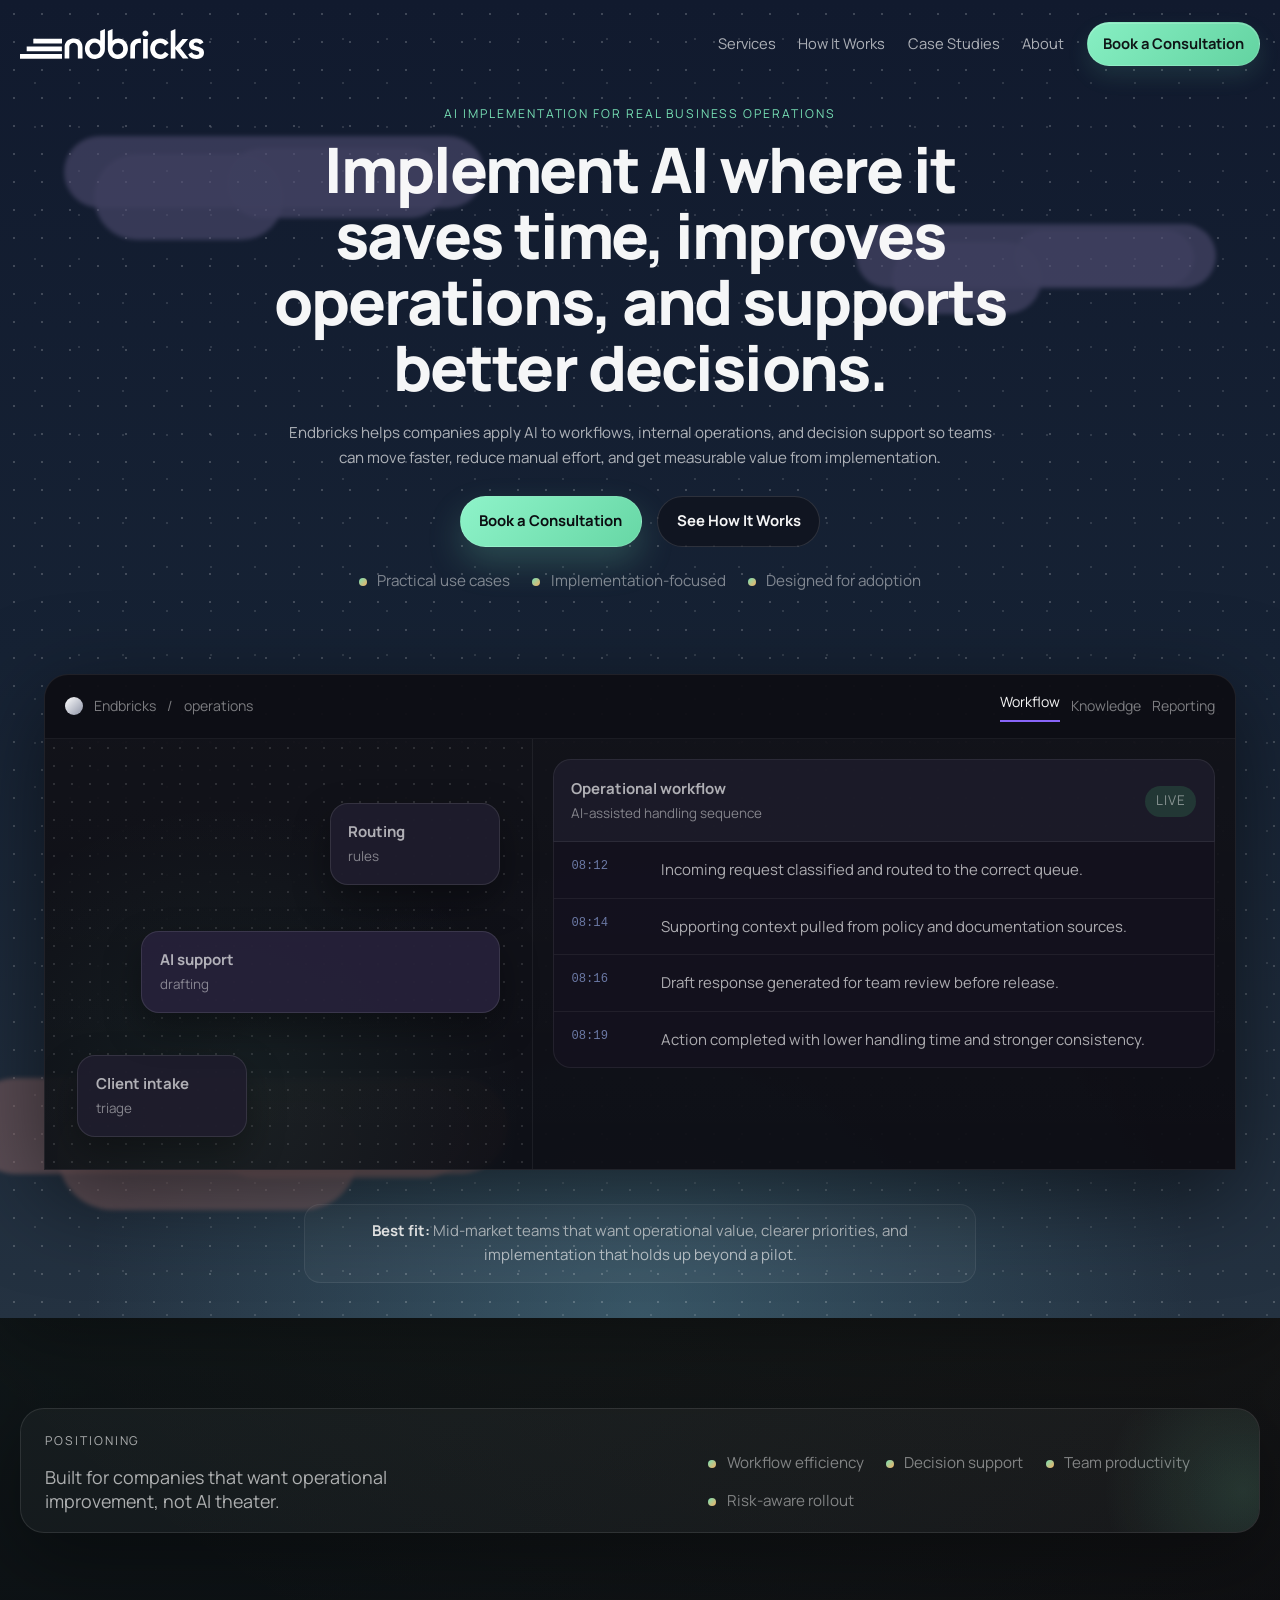
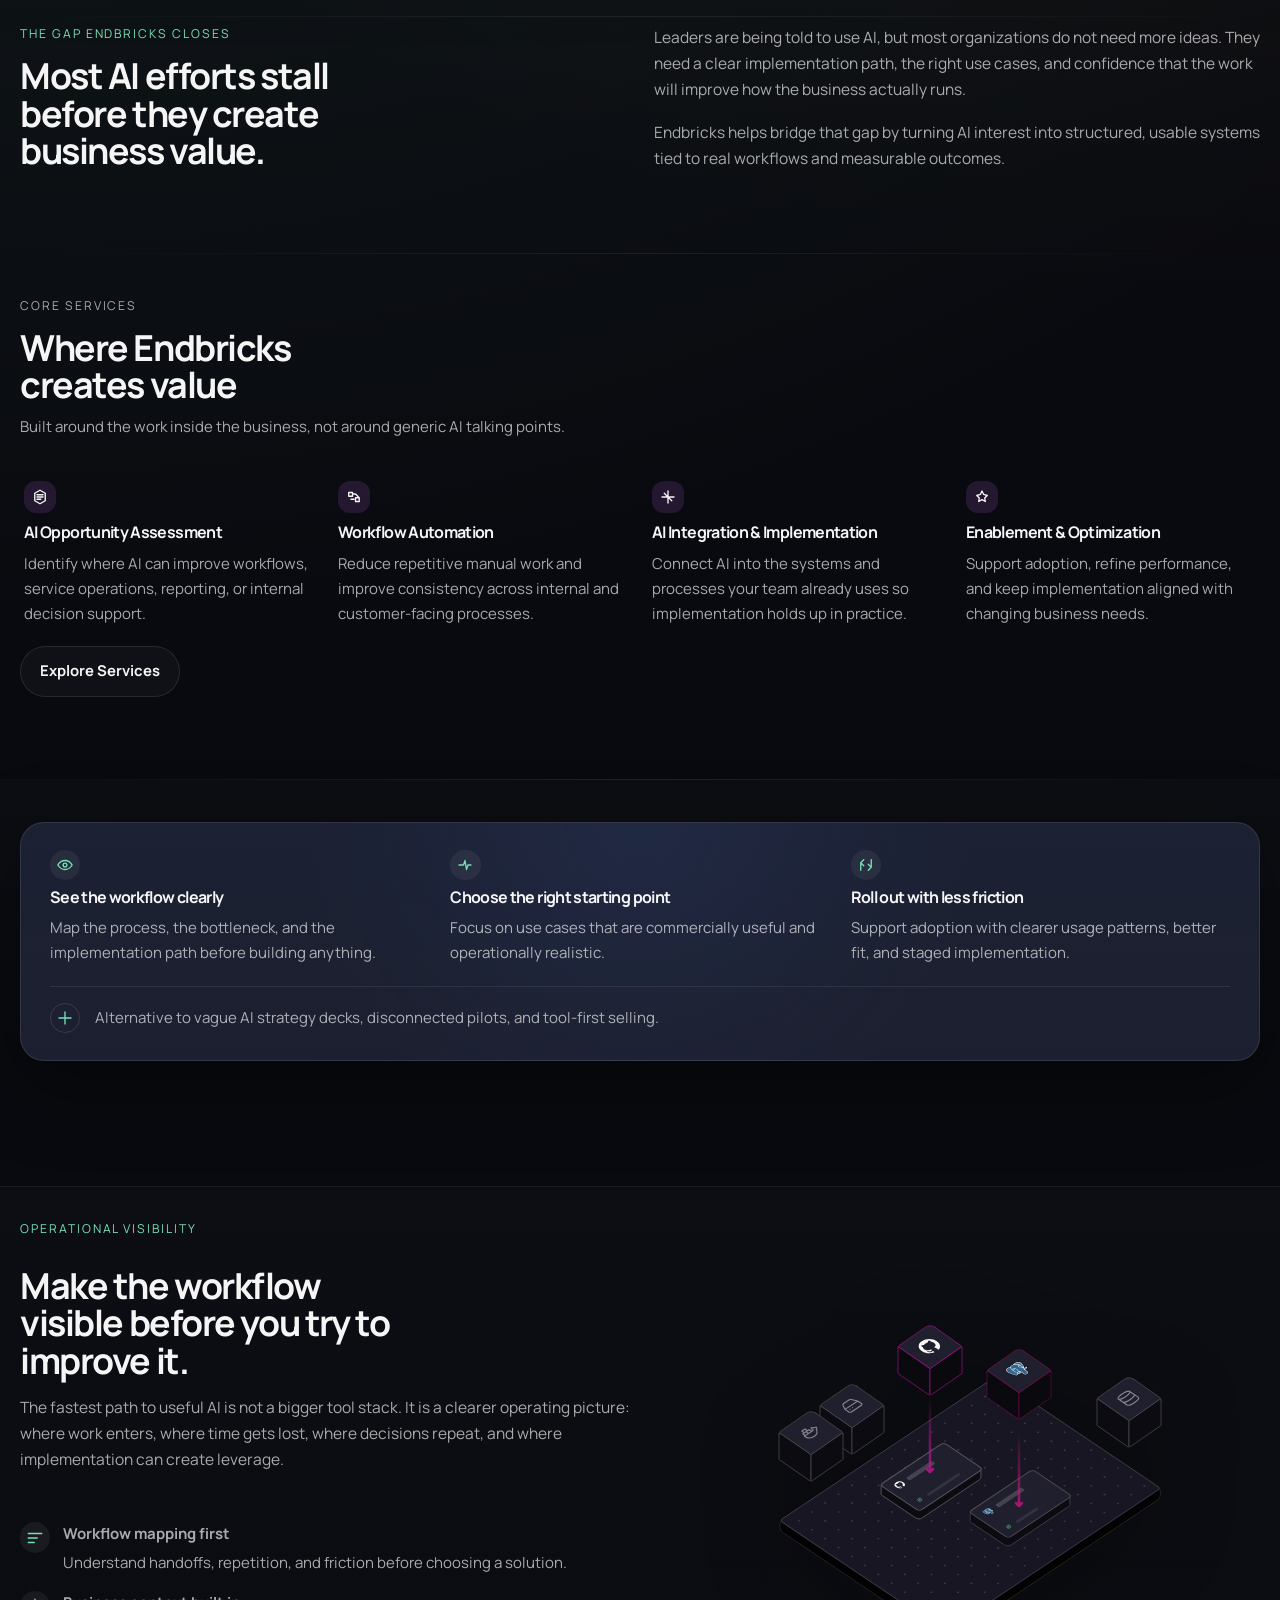
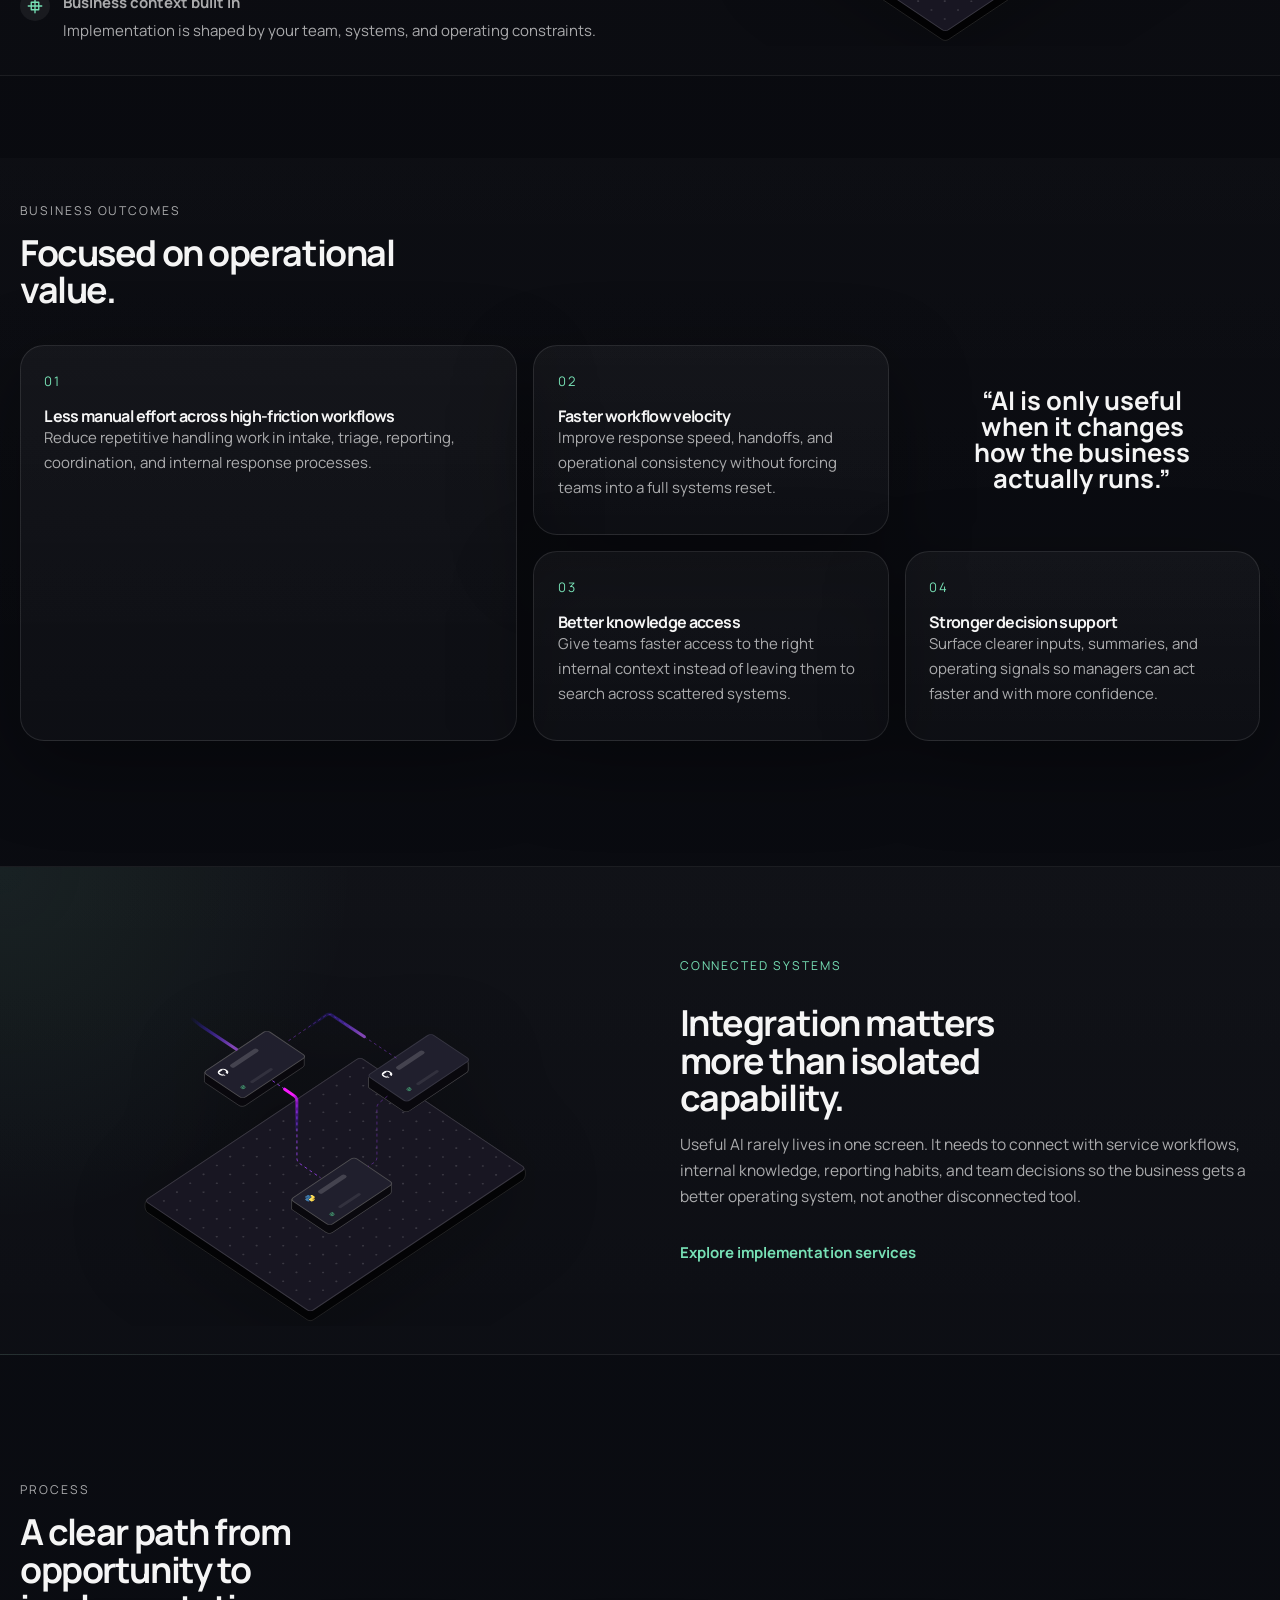
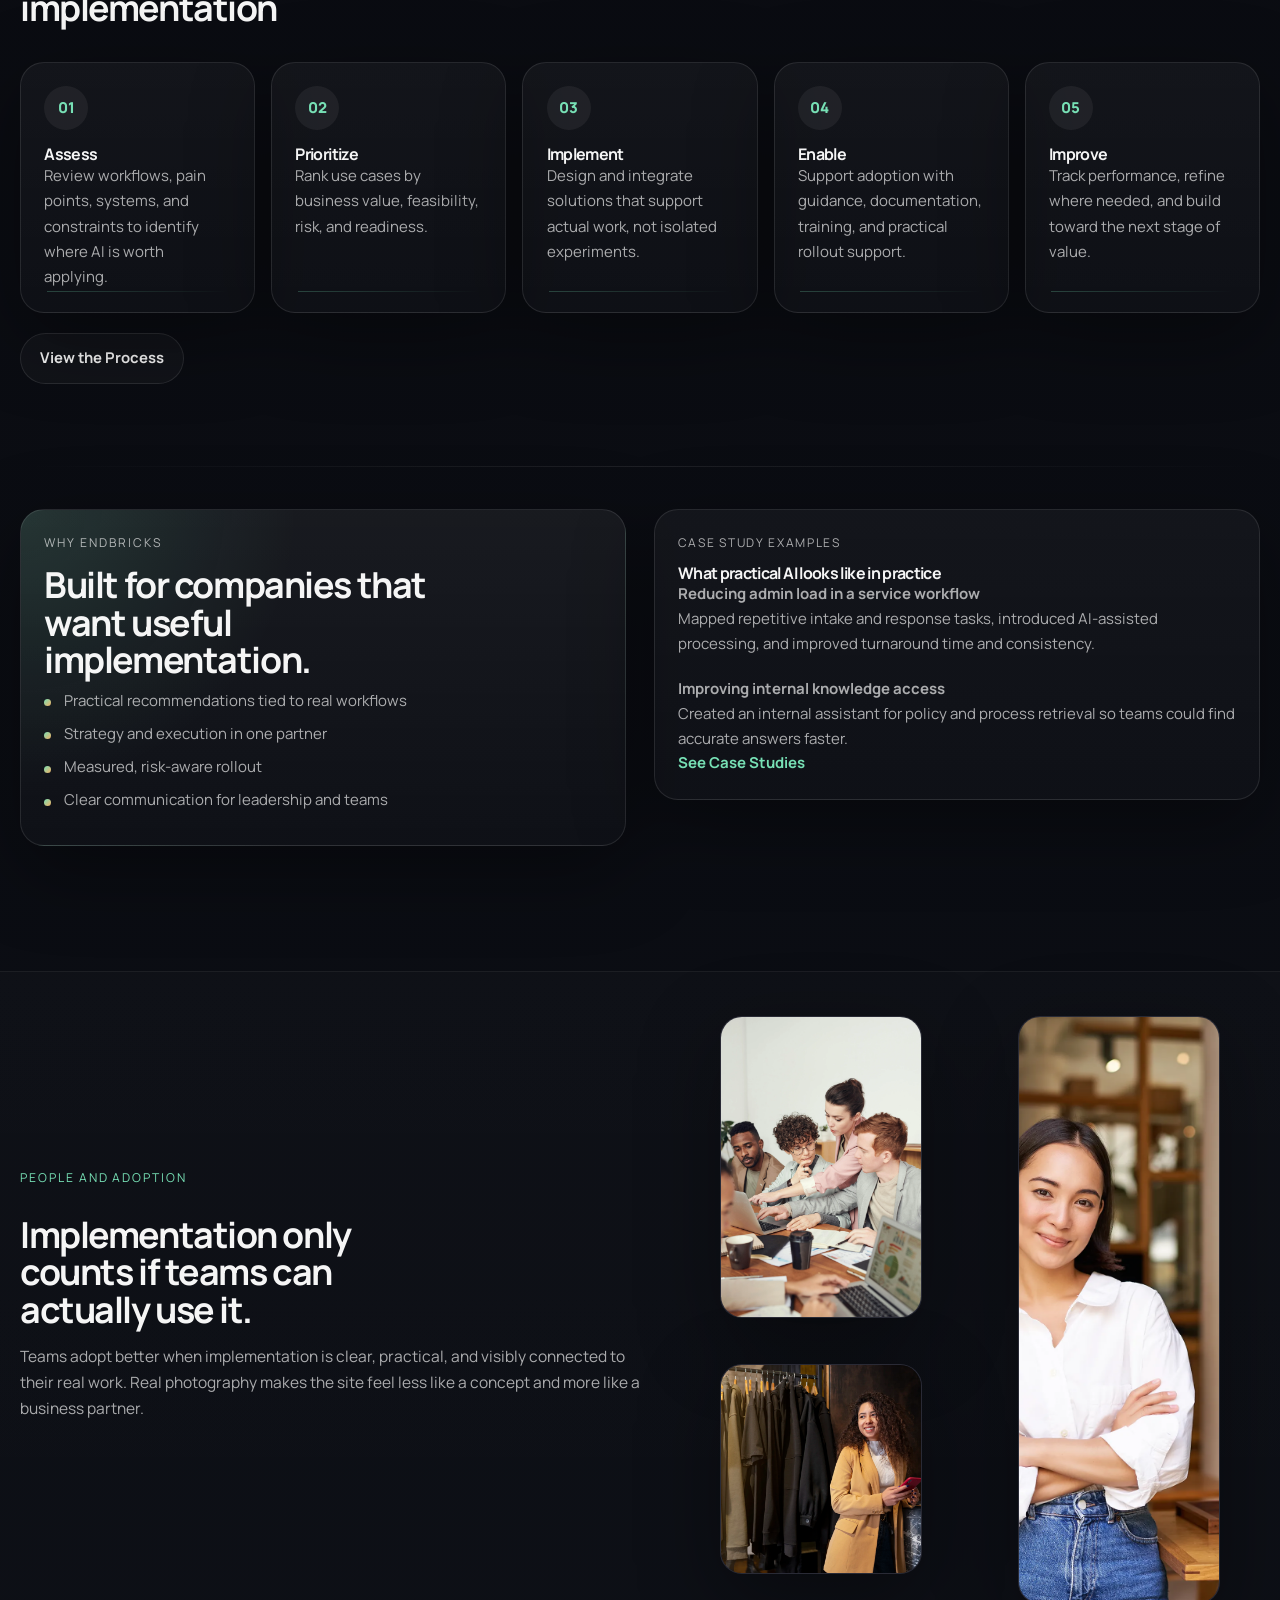
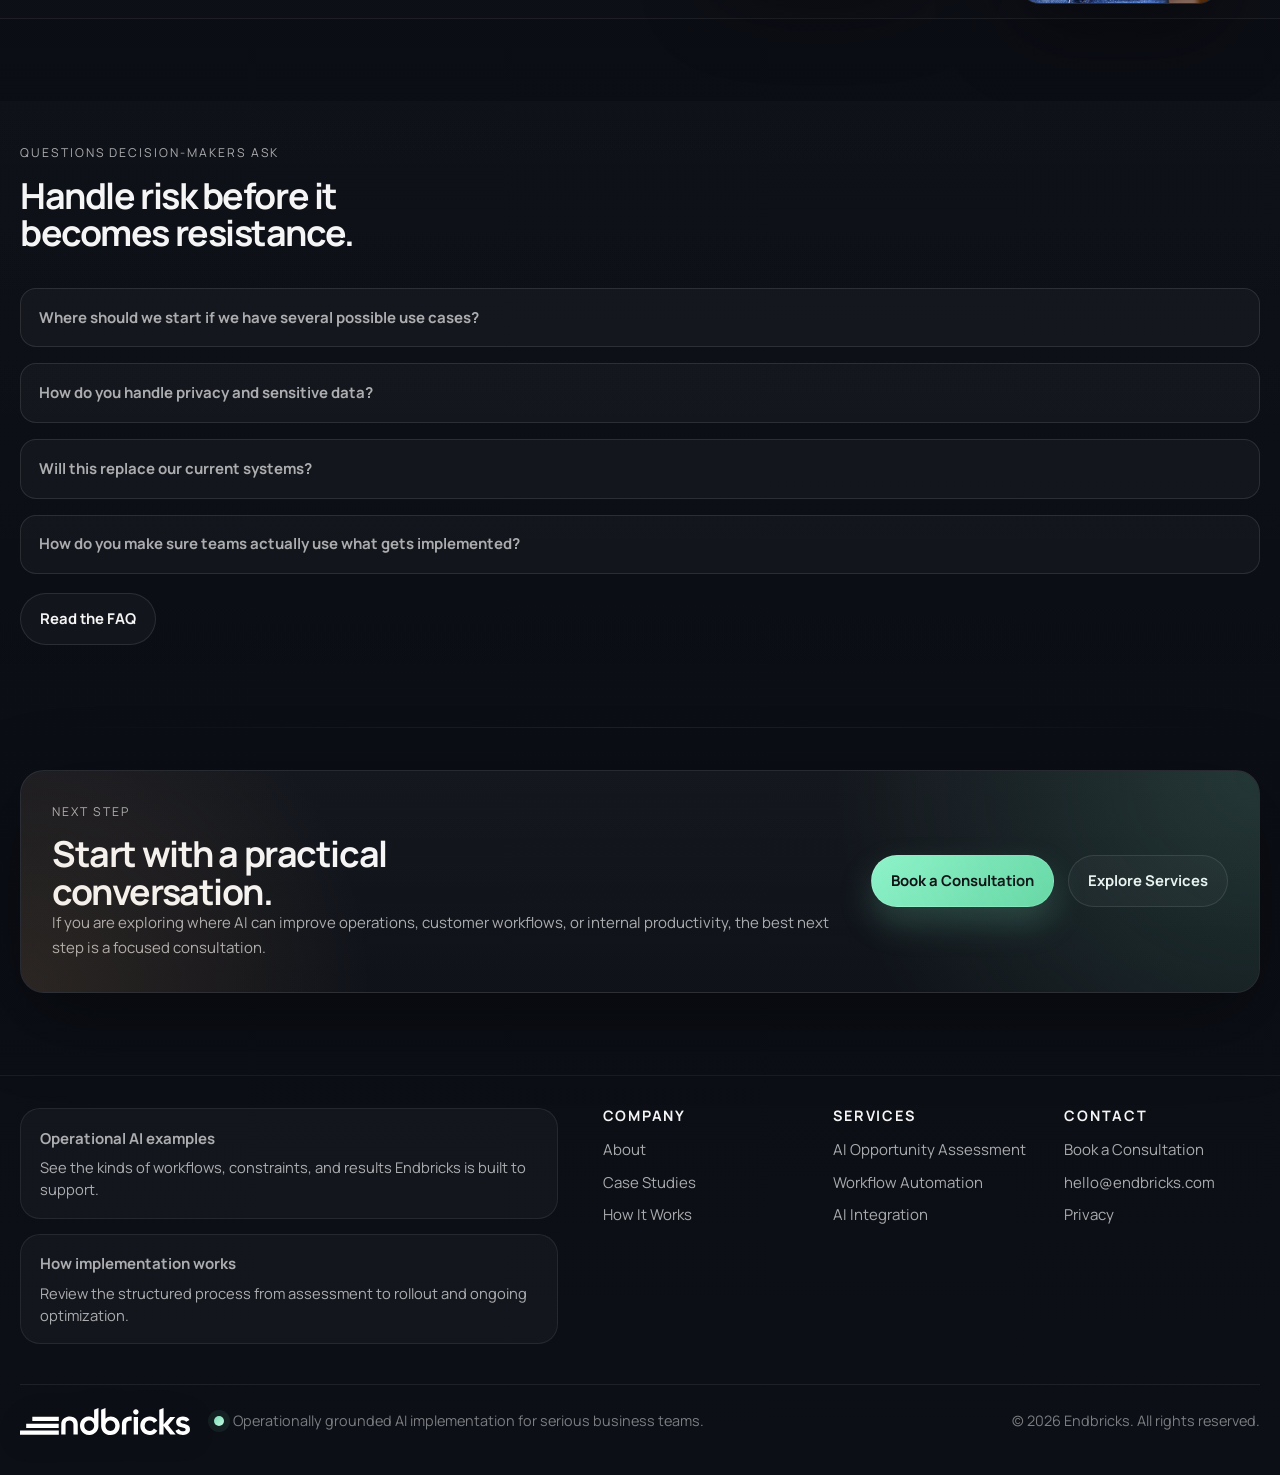
==== index.html @ 2fa59cb9 "Initial site" ====
<!DOCTYPE html>
<html lang="en">
<head>
  <meta charset="UTF-8">
  <meta name="viewport" content="width=device-width, initial-scale=1.0">
  <title>Endbricks | Practical AI Implementation for Business Operations</title>
  <meta name="description" content="Endbricks helps businesses implement AI in real workflows, operations, and decision systems with clear business outcomes and risk-aware execution.">
  <link rel="preconnect" href="https://fonts.googleapis.com">
  <link rel="preconnect" href="https://fonts.gstatic.com" crossorigin>
  <link href="https://fonts.googleapis.com/css2?family=Manrope:wght@400;500;600;700;800&display=swap" rel="stylesheet">
  <link rel="stylesheet" href="/assets/css/styles.css">
</head>
<body class="home-page">
  <div class="site-shell">
    <header class="site-header">
      <div class="container header-inner">
        <a class="brand" href="/">
          <img src="/assets/endbricks-logo-white.svg" alt="Endbricks">
        </a>
        <button class="nav-toggle" type="button" aria-expanded="false" aria-controls="site-nav">
          <span></span>
          <span></span>
        </button>
        <nav id="site-nav" class="site-nav" aria-label="Main">
          <a href="/services/">Services</a>
          <a href="/how-it-works/">How It Works</a>
          <a href="/case-studies/">Case Studies</a>
          <a href="/about/">About</a>
          <a href="/contact/" class="button button-primary button-small">Book a Consultation</a>
        </nav>
      </div>
    </header>

    <main>
      <section class="hero hero-cinematic">
        <div class="hero-stage">
          <div class="hero-sky" aria-hidden="true">
            <div class="hero-stars"></div>
            <div class="hero-cloud hero-cloud-left"></div>
            <div class="hero-cloud hero-cloud-right"></div>
            <div class="hero-cloud hero-cloud-bottom"></div>
          </div>
          <div class="container">
            <div class="hero-inner">
              <div class="hero-content">
                <p class="eyebrow">AI implementation for real business operations</p>
                <h1>Implement AI where it saves time, improves operations, and supports better decisions.</h1>
                <p class="hero-lead">
                  Endbricks helps companies apply AI to workflows, internal operations, and decision support so teams can move faster, reduce manual effort, and get measurable value from implementation.
                </p>
                <div class="hero-actions hero-actions-centered">
                  <a class="button button-primary" href="/contact/">Book a Consultation</a>
                  <a class="button button-secondary button-dark" href="/how-it-works/">See How It Works</a>
                </div>
                <div class="proof-inline proof-inline-centered">
                  <span>Practical use cases</span>
                  <span>Implementation-focused</span>
                  <span>Designed for adoption</span>
                </div>
              </div>
              <div class="hero-console" aria-hidden="true">
                <div class="console-topbar">
                  <div class="console-breadcrumb">
                    <span class="console-logo-dot"></span>
                    <span>Endbricks</span>
                    <span>/</span>
                    <span>operations</span>
                  </div>
                  <div class="console-tabs">
                    <span class="is-active">Workflow</span>
                    <span>Knowledge</span>
                    <span>Reporting</span>
                  </div>
                </div>
                <div class="console-body">
                  <aside class="console-map">
                    <div class="console-node console-node-large">
                      <strong>Client intake</strong>
                      <span>triage</span>
                    </div>
                    <div class="console-node console-node-small">
                      <strong>Routing</strong>
                      <span>rules</span>
                    </div>
                    <div class="console-node console-node-small console-node-accent">
                      <strong>AI support</strong>
                      <span>drafting</span>
                    </div>
                  </aside>
                  <section class="console-panel">
                    <div class="console-panel-header">
                      <div>
                        <strong>Operational workflow</strong>
                        <span>AI-assisted handling sequence</span>
                      </div>
                      <span class="console-status">live</span>
                    </div>
                    <div class="console-log">
                      <div class="console-log-row">
                        <span>08:12</span>
                        <p>Incoming request classified and routed to the correct queue.</p>
                      </div>
                      <div class="console-log-row">
                        <span>08:14</span>
                        <p>Supporting context pulled from policy and documentation sources.</p>
                      </div>
                      <div class="console-log-row">
                        <span>08:16</span>
                        <p>Draft response generated for team review before release.</p>
                      </div>
                      <div class="console-log-row">
                        <span>08:19</span>
                        <p>Action completed with lower handling time and stronger consistency.</p>
                      </div>
                    </div>
                  </section>
                </div>
              </div>
              <div class="hero-note hero-note-centered">
                <strong>Best fit:</strong> Mid-market teams that want operational value, clearer priorities, and implementation that holds up beyond a pilot.
              </div>
            </div>
          </div>
        </div>
      </section>

      <section class="section">
        <div class="container">
          <div class="logo-band logo-band-editorial card card-muted">
            <div>
              <p class="eyebrow">Positioning</p>
              <p class="logo-band-statement">Built for companies that want operational improvement, not AI theater.</p>
            </div>
            <div class="metric-row">
              <span>Workflow efficiency</span>
              <span>Decision support</span>
              <span>Team productivity</span>
              <span>Risk-aware rollout</span>
            </div>
          </div>
        </div>
      </section>

      <section class="section section-tight">
        <div class="container split-section">
          <div>
            <p class="eyebrow">The gap Endbricks closes</p>
            <h2>Most AI efforts stall before they create business value.</h2>
          </div>
          <div class="body-large">
            <p>Leaders are being told to use AI, but most organizations do not need more ideas. They need a clear implementation path, the right use cases, and confidence that the work will improve how the business actually runs.</p>
            <p>Endbricks helps bridge that gap by turning AI interest into structured, usable systems tied to real workflows and measurable outcomes.</p>
          </div>
        </div>
      </section>

      <section class="section">
        <div class="container">
          <div class="section-heading">
            <p class="eyebrow">Core services</p>
            <h2>Where Endbricks creates value</h2>
            <p>Built around the work inside the business, not around generic AI talking points.</p>
          </div>
          <div class="card-grid card-grid-four">
            <article class="lift-card utility-card utility-card-open">
              <span class="utility-icon" aria-hidden="true">
                <svg viewBox="0 0 24 24" class="icon-mark"><path d="M12 3l7 4v10l-7 4-7-4V7l7-4zM8 9h8M8 12h8M8 15h5"/></svg>
              </span>
              <h3>AI Opportunity Assessment</h3>
              <p>Identify where AI can improve workflows, service operations, reporting, or internal decision support.</p>
            </article>
            <article class="lift-card utility-card utility-card-open">
              <span class="utility-icon" aria-hidden="true">
                <svg viewBox="0 0 24 24" class="icon-mark"><path d="M5 6h5v5H5zM14 13h5v5h-5zM10 8h4l4 4M8 15h4"/></svg>
              </span>
              <h3>Workflow Automation</h3>
              <p>Reduce repetitive manual work and improve consistency across internal and customer-facing processes.</p>
            </article>
            <article class="lift-card utility-card utility-card-open">
              <span class="utility-icon" aria-hidden="true">
                <svg viewBox="0 0 24 24" class="icon-mark"><path d="M12 4v16M4 12h16M7 7l10 10"/></svg>
              </span>
              <h3>AI Integration &amp; Implementation</h3>
              <p>Connect AI into the systems and processes your team already uses so implementation holds up in practice.</p>
            </article>
            <article class="lift-card utility-card utility-card-open">
              <span class="utility-icon" aria-hidden="true">
                <svg viewBox="0 0 24 24" class="icon-mark"><path d="M12 4l2.2 4.6L19 10l-3.4 3.3.8 4.7-4.4-2.4-4.4 2.4.8-4.7L5 10l4.8-1.4L12 4z"/></svg>
              </span>
              <h3>Enablement &amp; Optimization</h3>
              <p>Support adoption, refine performance, and keep implementation aligned with changing business needs.</p>
            </article>
          </div>
          <div class="section-actions">
            <a class="button button-secondary" href="/services/">Explore Services</a>
          </div>
        </div>
      </section>

      <section class="section section-contrast">
        <div class="container">
          <div class="feature-strip card">
            <article>
              <span class="mini-icon" aria-hidden="true">
                <svg viewBox="0 0 24 24" class="icon-mark"><path d="M2.5 12s3.5-6 9.5-6 9.5 6 9.5 6-3.5 6-9.5 6-9.5-6-9.5-6zM12 9.5A2.5 2.5 0 1 0 12 14.5A2.5 2.5 0 1 0 12 9.5z"/></svg>
              </span>
              <h3>See the workflow clearly</h3>
              <p>Map the process, the bottleneck, and the implementation path before building anything.</p>
            </article>
            <article>
              <span class="mini-icon" aria-hidden="true">
                <svg viewBox="0 0 24 24" class="icon-mark"><path d="M4 12h6l2-6 2 12 2-6h4"/></svg>
              </span>
              <h3>Choose the right starting point</h3>
              <p>Focus on use cases that are commercially useful and operationally realistic.</p>
            </article>
            <article>
              <span class="mini-icon" aria-hidden="true">
                <svg viewBox="0 0 24 24" class="icon-mark"><path d="M5 19V9m0 0 4 4m-4-4 4-4M19 5v10m0 0-4-4m4 4-4 4"/></svg>
              </span>
              <h3>Roll out with less friction</h3>
              <p>Support adoption with clearer usage patterns, better fit, and staged implementation.</p>
            </article>
            <div class="feature-strip-footer">
              <span class="mini-icon mini-icon-outline" aria-hidden="true">
                <svg viewBox="0 0 24 24" class="icon-mark"><path d="M4 12h16M12 4v16"/></svg>
              </span>
              <p>Alternative to vague AI strategy decks, disconnected pilots, and tool-first selling.</p>
            </div>
          </div>
        </div>
      </section>

      <section class="section section-bleed">
        <div class="band-shell">
        <div class="container split-showcase">
          <div class="showcase-copy">
            <p class="eyebrow">Operational visibility</p>
            <h2>Make the workflow visible before you try to improve it.</h2>
            <p class="body-large">The fastest path to useful AI is not a bigger tool stack. It is a clearer operating picture: where work enters, where time gets lost, where decisions repeat, and where implementation can create leverage.</p>
            <div class="showcase-list">
              <div>
                <span class="mini-icon" aria-hidden="true">
                  <svg viewBox="0 0 24 24" class="icon-mark"><path d="M3 6h18M3 12h12M3 18h8"/></svg>
                </span>
                <div>
                  <strong>Workflow mapping first</strong>
                  <p>Understand handoffs, repetition, and friction before choosing a solution.</p>
                </div>
              </div>
              <div>
                <span class="mini-icon" aria-hidden="true">
                  <svg viewBox="0 0 24 24" class="icon-mark"><path d="M12 3v18M3 12h18M7 7h10v10H7z"/></svg>
                </span>
                <div>
                  <strong>Business context built in</strong>
                  <p>Implementation is shaped by your team, systems, and operating constraints.</p>
                </div>
              </div>
            </div>
          </div>
          <div class="showcase-visual illustration-stage">
            <img src="/assets/ai-deployment-workflow-illustration.svg" alt="AI deployment workflow illustration showing multiple stages of implementation">
          </div>
        </div>
        </div>
      </section>

      <section class="section section-contrast">
        <div class="container">
          <div class="section-heading">
            <p class="eyebrow">Business outcomes</p>
            <h2>Focused on operational value.</h2>
          </div>
          <div class="outcome-composition">
            <article class="card outcome-card outcome-card-large">
              <span class="outcome-label">01</span>
              <h3>Less manual effort across high-friction workflows</h3>
              <p>Reduce repetitive handling work in intake, triage, reporting, coordination, and internal response processes.</p>
            </article>
            <article class="card outcome-card">
              <span class="outcome-label">02</span>
              <h3>Faster workflow velocity</h3>
              <p>Improve response speed, handoffs, and operational consistency without forcing teams into a full systems reset.</p>
            </article>
            <article class="outcome-card editorial-quote editorial-quote-open">
              <p>“AI is only useful when it changes how the business actually runs.”</p>
            </article>
            <article class="card outcome-card">
              <span class="outcome-label">03</span>
              <h3>Better knowledge access</h3>
              <p>Give teams faster access to the right internal context instead of leaving them to search across scattered systems.</p>
            </article>
            <article class="card outcome-card">
              <span class="outcome-label">04</span>
              <h3>Stronger decision support</h3>
              <p>Surface clearer inputs, summaries, and operating signals so managers can act faster and with more confidence.</p>
            </article>
          </div>
        </div>
      </section>

      <section class="section section-bleed">
        <div class="band-shell band-shell-soft">
        <div class="container editorial-pair">
          <div class="editorial-visual illustration-stage">
            <img src="/assets/ai-network-infrastructure-illustration.svg" alt="AI network infrastructure illustration showing connected systems">
          </div>
          <div class="editorial-copy">
            <p class="eyebrow">Connected systems</p>
            <h2>Integration matters more than isolated capability.</h2>
            <p class="body-large">Useful AI rarely lives in one screen. It needs to connect with service workflows, internal knowledge, reporting habits, and team decisions so the business gets a better operating system, not another disconnected tool.</p>
            <a class="text-link" href="/services/">Explore implementation services</a>
          </div>
        </div>
        </div>
      </section>

      <section class="section">
        <div class="container">
          <div class="section-heading">
            <p class="eyebrow">Process</p>
            <h2>A clear path from opportunity to implementation</h2>
          </div>
          <div class="process-grid">
            <article class="process-step">
              <span>01</span>
              <h3>Assess</h3>
              <p>Review workflows, pain points, systems, and constraints to identify where AI is worth applying.</p>
            </article>
            <article class="process-step">
              <span>02</span>
              <h3>Prioritize</h3>
              <p>Rank use cases by business value, feasibility, risk, and readiness.</p>
            </article>
            <article class="process-step">
              <span>03</span>
              <h3>Implement</h3>
              <p>Design and integrate solutions that support actual work, not isolated experiments.</p>
            </article>
            <article class="process-step">
              <span>04</span>
              <h3>Enable</h3>
              <p>Support adoption with guidance, documentation, training, and practical rollout support.</p>
            </article>
            <article class="process-step">
              <span>05</span>
              <h3>Improve</h3>
              <p>Track performance, refine where needed, and build toward the next stage of value.</p>
            </article>
          </div>
          <div class="section-actions">
            <a class="button button-secondary" href="/how-it-works/">View the Process</a>
          </div>
        </div>
      </section>

      <section class="section">
        <div class="container split-feature">
          <div class="card accent-card">
            <p class="eyebrow">Why Endbricks</p>
            <h2>Built for companies that want useful implementation.</h2>
            <ul class="check-list">
              <li>Practical recommendations tied to real workflows</li>
              <li>Strategy and execution in one partner</li>
              <li>Measured, risk-aware rollout</li>
              <li>Clear communication for leadership and teams</li>
            </ul>
          </div>
          <div class="card case-preview">
            <p class="panel-kicker">Case study examples</p>
            <h3>What practical AI looks like in practice</h3>
            <div class="mini-case">
              <strong>Reducing admin load in a service workflow</strong>
              <p>Mapped repetitive intake and response tasks, introduced AI-assisted processing, and improved turnaround time and consistency.</p>
            </div>
            <div class="mini-case">
              <strong>Improving internal knowledge access</strong>
              <p>Created an internal assistant for policy and process retrieval so teams could find accurate answers faster.</p>
            </div>
            <a class="text-link" href="/case-studies/">See Case Studies</a>
          </div>
        </div>
      </section>

      <section class="section section-bleed">
        <div class="band-shell">
        <div class="container people-strip">
          <div class="people-strip-copy">
            <p class="eyebrow">People and adoption</p>
            <h2>Implementation only counts if teams can actually use it.</h2>
            <p class="body-large">Teams adopt better when implementation is clear, practical, and visibly connected to their real work. Real photography makes the site feel less like a concept and more like a business partner.</p>
          </div>
          <div class="people-grid">
            <figure class="person-photo">
              <img src="/assets/business-team-collaboration-meeting.webp" alt="Business team collaborating around laptops and reports during a working session">
            </figure>
            <figure class="person-photo person-photo-tall">
              <img src="/assets/business-owner-portrait-cafe-workspace.webp" alt="Business owner standing in a cafe workspace with a confident expression">
            </figure>
            <figure class="person-photo">
              <img src="/assets/retail-business-owner-using-mobile.webp" alt="Retail business owner using a mobile phone inside a clothing store">
            </figure>
          </div>
        </div>
        </div>
      </section>

      <section class="section section-contrast">
        <div class="container">
          <div class="section-heading">
            <p class="eyebrow">Questions decision-makers ask</p>
            <h2>Handle risk before it becomes resistance.</h2>
          </div>
          <div class="faq-list">
            <details class="faq-item">
              <summary>Where should we start if we have several possible use cases?</summary>
              <p>Start with an assessment. The right first move is usually the opportunity with the strongest combination of business value, feasibility, and operational fit.</p>
            </details>
            <details class="faq-item">
              <summary>How do you handle privacy and sensitive data?</summary>
              <p>Data handling, tool selection, access controls, and governance should be part of implementation planning from the beginning, not added later.</p>
            </details>
            <details class="faq-item">
              <summary>Will this replace our current systems?</summary>
              <p>Usually no. Most effective implementations improve workflows around the systems you already rely on rather than forcing a full replacement.</p>
            </details>
            <details class="faq-item">
              <summary>How do you make sure teams actually use what gets implemented?</summary>
              <p>Adoption depends on workflow fit, clarity, training, and rollout discipline. Endbricks treats enablement as part of delivery, not an afterthought.</p>
            </details>
          </div>
          <div class="section-actions">
            <a class="button button-secondary" href="/faq/">Read the FAQ</a>
          </div>
        </div>
      </section>

      <section class="section">
        <div class="container">
          <div class="cta-band">
            <div>
              <p class="eyebrow">Next step</p>
              <h2>Start with a practical conversation.</h2>
              <p>If you are exploring where AI can improve operations, customer workflows, or internal productivity, the best next step is a focused consultation.</p>
            </div>
            <div class="cta-band-actions">
              <a class="button button-primary" href="/contact/">Book a Consultation</a>
              <a class="button button-secondary" href="/services/">Explore Services</a>
            </div>
          </div>
        </div>
      </section>
    </main>

    <footer class="site-footer site-footer-rich">
      <div class="container footer-top">
        <div class="footer-featured">
          <a class="footer-feature-card" href="/case-studies/">
            <div>
              <strong>Operational AI examples</strong>
              <p>See the kinds of workflows, constraints, and results Endbricks is built to support.</p>
            </div>
          </a>
          <a class="footer-feature-card" href="/how-it-works/">
            <div>
              <strong>How implementation works</strong>
              <p>Review the structured process from assessment to rollout and ongoing optimization.</p>
            </div>
          </a>
        </div>
        <div class="footer-link-columns">
          <div>
            <h3>Company</h3>
            <ul>
              <li><a href="/about/">About</a></li>
              <li><a href="/case-studies/">Case Studies</a></li>
              <li><a href="/how-it-works/">How It Works</a></li>
            </ul>
          </div>
          <div>
            <h3>Services</h3>
            <ul>
              <li><a href="/services/">AI Opportunity Assessment</a></li>
              <li><a href="/services/">Workflow Automation</a></li>
              <li><a href="/services/">AI Integration</a></li>
            </ul>
          </div>
          <div>
            <h3>Contact</h3>
            <ul>
              <li><a href="/contact/">Book a Consultation</a></li>
              <li><a href="mailto:hello@endbricks.com">hello@endbricks.com</a></li>
              <li><a href="/privacy/">Privacy</a></li>
            </ul>
          </div>
        </div>
      </div>
      <div class="container footer-bottom">
        <a class="brand footer-brand" href="/">
          <img src="/assets/endbricks-logo-white.svg" alt="Endbricks">
        </a>
        <p class="footer-status"><span class="status-dot" aria-hidden="true"></span>Operationally grounded AI implementation for serious business teams.</p>
        <p class="footer-copyright">&copy; <span data-year></span> Endbricks. All rights reserved.</p>
      </div>
    </footer>
  </div>
  <script src="/assets/js/site.js"></script>
</body>
</html>
---- assets/css/styles.css ----
:root {
  --bg: #090a0f;
  --bg-soft: #10121a;
  --bg-card: rgba(20, 22, 31, 0.88);
  --bg-card-strong: #121521;
  --bg-panel: #151321;
  --surface-border: rgba(255, 255, 255, 0.1);
  --surface-border-strong: rgba(255, 255, 255, 0.18);
  --text: rgba(255, 255, 255, 0.96);
  --text-soft: rgba(255, 255, 255, 0.65);
  --text-dim: rgba(255, 255, 255, 0.46);
  --accent: #77e0b5;
  --accent-2: #f4af64;
  --shadow: 0 24px 80px rgba(0, 0, 0, 0.38);
  --radius: 24px;
  --radius-sm: 16px;
  --container: 1240px;
}

*,
*::before,
*::after {
  box-sizing: border-box;
}

html {
  scroll-behavior: smooth;
}

body {
  margin: 0;
  font-family: "Text Node", "Manrope", sans-serif;
  font-size: 15px;
  background:
    radial-gradient(circle at top left, rgba(119, 224, 181, 0.14), transparent 28%),
    radial-gradient(circle at top right, rgba(244, 175, 100, 0.12), transparent 24%),
    linear-gradient(180deg, #090a0f 0%, #090a0f 38%, #0c0f16 100%);
  color: var(--text-soft);
  line-height: 1.6;
}

p {
  margin: 0 0 1.05rem;
  line-height: 1.68;
}

p:last-child {
  margin-bottom: 0;
}

body::before {
  content: "";
  position: fixed;
  inset: 0;
  pointer-events: none;
  background-image: linear-gradient(rgba(255, 255, 255, 0.025) 1px, transparent 1px);
  background-size: 100% 46px;
  mask-image: linear-gradient(180deg, rgba(0, 0, 0, 0.22), transparent 24%);
  opacity: 0.18;
}

img {
  max-width: 100%;
  display: block;
}

a {
  color: inherit;
  text-decoration: none;
}

main p a,
main li a,
main dd a,
footer p a,
.footer-meta a {
  color: rgba(255, 255, 255, 1);
  text-decoration: underline;
  text-decoration-color: rgba(255, 255, 255, 0.28);
  text-underline-offset: 0.16em;
}

button,
input,
textarea {
  font: inherit;
}

.container {
  width: min(calc(100% - 2.5rem), var(--container));
  margin: 0 auto;
}

.narrow {
  width: min(calc(100% - 2rem), 860px);
}

.site-shell {
  position: relative;
  overflow: clip;
  --header-offset: 88px;
}

.site-header {
  position: sticky;
  top: 0;
  z-index: 40;
  background: transparent;
  border-bottom: 1px solid transparent;
  backdrop-filter: none;
  transition: background 180ms ease, border-color 180ms ease, backdrop-filter 180ms ease;
}

.site-header.is-scrolled {
  background: rgba(9, 10, 15, 0.7);
  border-bottom-color: rgba(255, 255, 255, 0.06);
  backdrop-filter: blur(14px);
}

.header-inner {
  display: flex;
  align-items: center;
  justify-content: space-between;
  gap: 1rem;
  min-height: 88px;
}

.brand img {
  width: 184px;
  height: auto;
}

.site-nav {
  display: flex;
  align-items: center;
  gap: 1.4rem;
}

.site-nav > a {
  color: var(--text-soft);
  font-size: 0.92rem;
  transition: color 160ms ease;
}

.site-nav > a:hover,
.site-nav > a[aria-current="page"] {
  color: var(--text);
}

.nav-toggle {
  display: none;
  width: 48px;
  height: 48px;
  border: 1px solid var(--surface-border);
  border-radius: 999px;
  background: transparent;
  color: var(--text);
}

.nav-toggle span {
  display: block;
  width: 18px;
  height: 2px;
  background: currentColor;
  margin: 5px auto;
}

.hero,
.page-hero {
  position: relative;
}

.hero {
  padding: 2rem 0 3rem;
}

.home-page .hero {
  margin-top: 0;
  padding-top: 0;
}

.home-page .site-header {
  position: fixed;
  top: 0;
  left: 0;
  right: 0;
}

.page-hero {
  padding: 4.25rem 0 1.5rem;
}

.eyebrow {
  margin: 0 0 0.8rem;
  text-transform: uppercase;
  letter-spacing: 0.16em;
  font-size: 0.76rem;
  color: var(--accent);
}

h1,
h2,
h3 {
  margin: 0;
  line-height: 1.05;
  letter-spacing: -0.04em;
  font-family: "Manrope", sans-serif;
  color: var(--text);
}

h1 {
  font-size: clamp(2.2rem, 4.8vw, 4rem);
  max-width: 11ch;
}

h2 {
  font-size: clamp(1.5rem, 2.8vw, 2.35rem);
  max-width: 16ch;
}

h3 {
  font-size: 1rem;
}

.hero-lead,
.body-large p,
.cta-band p,
.section-heading p,
.card p,
.timeline-item p,
.case-study-card p {
  color: var(--text-soft);
}

.hero-lead,
.body-large {
  font-size: 0.97rem;
}

.hero-content h1,
.page-hero h1 {
  margin-bottom: 1.2rem;
}

.hero-content .hero-lead,
.page-hero .hero-lead {
  margin: 0 0 1.6rem;
  line-height: 1.65;
}

.hero-actions,
.section-actions,
.cta-band-actions {
  display: flex;
  flex-wrap: wrap;
  gap: 0.9rem;
}

.hero-actions-centered,
.proof-inline-centered {
  justify-content: center;
}

.hero-note {
  margin-top: 1.35rem;
  padding: 0.9rem 1rem;
  max-width: 42rem;
  border: 1px solid rgba(255, 255, 255, 0.08);
  border-radius: 16px;
  background: rgba(255, 255, 255, 0.03);
  color: var(--text-soft);
}

.hero-note-centered {
  margin: 2.15rem auto 0;
  text-align: center;
}

.hero-note strong {
  color: var(--text);
}

.proof-inline,
.metric-row {
  display: flex;
  flex-wrap: wrap;
  gap: 0.85rem 1.4rem;
  margin-top: 1.4rem;
  color: var(--text-dim);
  font-size: 0.95rem;
}

.proof-inline span::before,
.metric-row span::before {
  content: "";
  display: inline-block;
  width: 8px;
  height: 8px;
  margin-right: 0.65rem;
  border-radius: 50%;
  background: linear-gradient(135deg, var(--accent), var(--accent-2));
}

.button {
  display: inline-flex;
  align-items: center;
  justify-content: center;
  min-height: 46px;
  padding: 0.8rem 1.18rem;
  border-radius: 999px;
  border: 1px solid transparent;
  font-weight: 700;
  font-size: 0.93rem;
  transition: transform 160ms ease, border-color 160ms ease, background 160ms ease;
}

.button:hover {
  transform: translateY(-1px);
}

.button-small {
  min-height: 38px;
  padding: 0.58rem 0.95rem;
}

.button-primary {
  color: #0a0c10;
  background: linear-gradient(135deg, #8ef3c9, #67d7a5);
  border-color: rgba(255, 255, 255, 0.12);
  box-shadow: 0 16px 34px rgba(119, 224, 181, 0.22);
}

.site-header .button-primary {
  color: rgba(10, 12, 16, 0.96);
  background: linear-gradient(135deg, #87efc3, #63d3a1);
  border-color: rgba(255, 255, 255, 0.12);
  box-shadow:
    0 10px 22px rgba(119, 224, 181, 0.12),
    inset 0 1px 0 rgba(255, 255, 255, 0.18);
}

.site-header .button-primary:hover {
  background: linear-gradient(135deg, #92f4cc, #6edbac);
  box-shadow:
    0 12px 24px rgba(119, 224, 181, 0.14),
    inset 0 1px 0 rgba(255, 255, 255, 0.2);
}

.button-secondary {
  background: rgba(255, 255, 255, 0.03);
  border-color: var(--surface-border);
  color: var(--text);
}

.button-dark {
  background: rgba(15, 18, 27, 0.74);
  border-color: rgba(255, 255, 255, 0.12);
}

.button-secondary:hover {
  border-color: var(--surface-border-strong);
  background: rgba(255, 255, 255, 0.05);
}

.text-link {
  color: var(--accent);
  font-weight: 700;
}

.card,
.cta-band,
.logo-band,
.timeline-item,
.process-step {
  background: linear-gradient(180deg, rgba(255, 255, 255, 0.04), rgba(255, 255, 255, 0.02));
  border: 1px solid var(--surface-border);
  border-radius: var(--radius);
  box-shadow: var(--shadow);
}

.lift-card,
.timeline-item,
.process-step,
.cta-band,
.hero-panel {
  transition: transform 180ms ease, border-color 180ms ease, background 180ms ease;
}

.lift-card:hover,
.timeline-item:hover,
.process-step:hover {
  transform: translateY(-3px);
  border-color: rgba(255, 255, 255, 0.16);
}

.card,
.timeline-item,
.process-step {
  padding: 1.45rem;
}

.card-muted {
  padding: 1.2rem 1.5rem;
  background: rgba(255, 255, 255, 0.03);
}

.logo-band {
  position: relative;
  overflow: hidden;
}

.logo-band-editorial {
  display: grid;
  grid-template-columns: minmax(0, 1.1fr) minmax(0, 0.9fr);
  gap: 1.2rem;
  align-items: end;
}

.logo-band-statement {
  max-width: 28rem;
  margin: 0;
  font-size: 1.12rem;
  line-height: 1.35;
  color: var(--text);
}

.logo-band::after {
  content: "";
  position: absolute;
  inset: auto -10% -80% auto;
  width: 280px;
  height: 280px;
  border-radius: 50%;
  background: radial-gradient(circle, rgba(119, 224, 181, 0.14), transparent 70%);
}

.hero-panel {
  padding: 1.8rem;
}

.panel-kicker {
  margin: 0 0 0.75rem;
  color: var(--accent-2);
  text-transform: uppercase;
  letter-spacing: 0.14em;
  font-size: 0.75rem;
}

.panel-list,
.check-list,
.site-footer ul {
  list-style: none;
  padding: 0;
  margin: 0;
}

.panel-list li,
.check-list li {
  position: relative;
  padding-left: 1.25rem;
  margin: 0.6rem 0;
  line-height: 1.58;
  color: var(--text-soft);
}

.panel-list li::before,
.check-list li::before {
  content: "";
  position: absolute;
  left: 0;
  top: 0.65rem;
  width: 7px;
  height: 7px;
  border-radius: 50%;
  background: linear-gradient(135deg, var(--accent), var(--accent-2));
}

.stat-grid,
.card-grid,
.outcome-grid,
.footer-grid {
  display: grid;
  gap: 1rem;
}

.stat-grid {
  grid-template-columns: repeat(2, minmax(0, 1fr));
  margin-top: 1.5rem;
}

.stat-grid strong {
  display: block;
  margin-bottom: 0.2rem;
}

.stat-grid span {
  color: var(--text-dim);
  font-size: 0.95rem;
}

.section {
  padding: 2.65rem 0 5.15rem;
}

.section-bleed {
  padding-left: 0;
  padding-right: 0;
}

.band-shell {
  width: 100%;
  padding: 1.8rem 0;
  background: linear-gradient(180deg, rgba(255, 255, 255, 0.02), rgba(255, 255, 255, 0.01));
  border-top: 1px solid rgba(255, 255, 255, 0.06);
  border-bottom: 1px solid rgba(255, 255, 255, 0.06);
}

.band-shell-soft {
  background:
    radial-gradient(circle at top left, rgba(119, 224, 181, 0.08), transparent 26%),
    linear-gradient(180deg, rgba(255, 255, 255, 0.03), rgba(255, 255, 255, 0.015));
}

.section + .section {
  position: relative;
}

.section + .section::before {
  content: "";
  position: absolute;
  top: 0;
  left: 50%;
  transform: translateX(-50%);
  width: min(100% - 2rem, var(--container));
  height: 1px;
  background: linear-gradient(90deg, transparent, rgba(255, 255, 255, 0.08), transparent);
}

.section-bleed + .section::before,
.section + .section-bleed::before,
.section-bleed + .section-bleed::before {
  display: none;
}

.section-tight {
  padding-top: 0.5rem;
}

.section-contrast {
  background: linear-gradient(180deg, rgba(255, 255, 255, 0.02), transparent);
}

.section-heading {
  margin-bottom: 2.25rem;
}

.section-heading h2 {
  margin-bottom: 0.65rem;
}

.section-heading p {
  max-width: 42rem;
}

.page-hero-grid {
  display: grid;
  grid-template-columns: minmax(0, 1.1fr) 320px;
  gap: 1.5rem;
  align-items: end;
  position: relative;
  z-index: 1;
  padding: 2.25rem 2.35rem 2.6rem;
}

.page-hero-grid > .narrow {
  width: 100%;
  max-width: 860px;
}

.page-side-panel {
  display: grid;
  align-content: start;
  gap: 0.75rem;
  padding: 1.15rem;
  border: 1px solid var(--surface-border);
  border-radius: 22px;
  background:
    linear-gradient(90deg, rgba(244, 175, 100, 0.16), transparent 32%),
    linear-gradient(180deg, rgba(255, 255, 255, 0.045), rgba(255, 255, 255, 0.02));
  box-shadow: var(--shadow);
}

.page-side-panel h3 {
  font-size: 1.02rem;
  line-height: 1.08;
  letter-spacing: -0.035em;
  max-width: 16ch;
}

.page-side-panel p:not(.panel-kicker) {
  margin: 0;
  max-width: 28ch;
  font-size: 0.92rem;
  line-height: 1.48;
}

.page-side-panel-grid {
  display: grid;
  gap: 0.8rem;
  grid-template-columns: repeat(2, minmax(0, 1fr));
}

.page-side-panel-grid span {
  padding: 0.72rem 0.82rem;
  border-radius: 14px;
  background: rgba(255, 255, 255, 0.04);
  color: var(--text-soft);
  text-align: center;
  font-size: 0.95rem;
}

.split-section,
.split-feature {
  display: grid;
  grid-template-columns: repeat(2, minmax(0, 1fr));
  gap: 1.7rem;
  align-items: start;
}

.card-grid {
  grid-template-columns: repeat(2, minmax(0, 1fr));
}

.card-grid-four {
  grid-template-columns: repeat(4, minmax(0, 1fr));
}

.principles-grid {
  display: grid;
  grid-template-columns: repeat(4, minmax(0, 1fr));
  gap: 1.25rem;
}

.principle-item {
  display: grid;
  gap: 0.95rem;
  align-content: start;
  padding: 0.35rem 0;
}

.principle-icon {
  width: 46px;
  height: 46px;
  display: inline-flex;
  align-items: center;
  justify-content: center;
  border-radius: 14px;
  background:
    radial-gradient(circle at top left, rgba(119, 224, 181, 0.12), transparent 55%),
    rgba(255, 255, 255, 0.03);
  color: var(--accent);
  box-shadow: inset 0 0 0 1px rgba(255, 255, 255, 0.06);
}

.principle-icon svg {
  width: 22px;
  height: 22px;
}

.principle-copy h3 {
  margin-bottom: 0.45rem;
  font-size: 1rem;
  line-height: 1.12;
}

.principle-copy p {
  font-size: 0.9rem;
  line-height: 1.6;
}

.outcome-grid {
  grid-template-columns: repeat(4, minmax(0, 1fr));
}

.outcome-composition {
  display: grid;
  grid-template-columns: 1.4fr 1fr 1fr;
  gap: 1rem;
}

.outcome-card-large {
  grid-row: span 2;
  min-height: 100%;
}

.outcome-card {
  min-height: 190px;
}

.outcome-label {
  display: inline-block;
  margin-bottom: 1rem;
  color: var(--accent);
  font-size: 0.82rem;
  letter-spacing: 0.16em;
  text-transform: uppercase;
}

.editorial-quote {
  display: flex;
  align-items: center;
  justify-content: center;
  background:
    radial-gradient(circle at top right, rgba(244, 175, 100, 0.14), transparent 40%),
    linear-gradient(180deg, rgba(255, 255, 255, 0.06), rgba(255, 255, 255, 0.02));
}

.editorial-quote p {
  margin: 0;
  max-width: 14ch;
  text-align: center;
  font-family: "Manrope", sans-serif;
  font-weight: 700;
  font-size: clamp(1.15rem, 2vw, 1.8rem);
  line-height: 1.02;
  color: var(--text);
}

.editorial-quote-open {
  padding: 0.2rem 0;
  border: 0;
  border-radius: 0;
  background: transparent;
  box-shadow: none;
}

.process-grid {
  display: grid;
  grid-template-columns: repeat(5, minmax(0, 1fr));
  gap: 1rem;
}

.process-step {
  position: relative;
  min-height: 220px;
}

.process-step::after {
  content: "";
  position: absolute;
  inset: auto 1.6rem 1.3rem;
  height: 1px;
  background: linear-gradient(90deg, rgba(119, 224, 181, 0.25), transparent);
}

.process-step span,
.timeline-number {
  display: inline-flex;
  align-items: center;
  justify-content: center;
  width: 44px;
  height: 44px;
  border-radius: 50%;
  margin-bottom: 1rem;
  background: rgba(255, 255, 255, 0.06);
  color: var(--accent);
  font-weight: 800;
}

.process-board {
  display: grid;
  grid-template-columns: minmax(280px, 0.82fr) minmax(0, 1.18fr);
  gap: 1.4rem;
  align-items: start;
}

.process-board-intro {
  display: grid;
  gap: 1rem;
  align-content: start;
  position: sticky;
  top: 110px;
}

.process-board-intro h2 {
  max-width: 11ch;
}

.process-board-note {
  display: grid;
  gap: 0.45rem;
  padding-top: 0.9rem;
  border-top: 1px solid rgba(255, 255, 255, 0.08);
}

.process-board-note-label {
  color: var(--accent);
  font-size: 0.76rem;
  font-weight: 700;
  letter-spacing: 0.12em;
  text-transform: uppercase;
}

.process-board-note p {
  margin: 0;
}

.process-board-grid {
  display: grid;
  grid-template-columns: repeat(2, minmax(0, 1fr));
  gap: 1rem;
}

.process-card {
  display: grid;
  gap: 0.8rem;
  align-content: start;
  min-height: 100%;
  padding: 1.2rem;
  border-radius: 24px;
  border: 1px solid rgba(255, 255, 255, 0.08);
  background: linear-gradient(180deg, rgba(255, 255, 255, 0.045), rgba(255, 255, 255, 0.02));
  box-shadow: var(--shadow);
}

.process-card-measurement {
  grid-column: span 2;
}

.process-card-top {
  display: flex;
  align-items: center;
  justify-content: space-between;
  gap: 0.75rem;
}

.process-card-number {
  display: inline-flex;
  align-items: center;
  justify-content: center;
  width: 42px;
  height: 42px;
  border-radius: 14px;
  background: rgba(255, 255, 255, 0.04);
  box-shadow: inset 0 0 0 1px rgba(255, 255, 255, 0.08);
  color: var(--text);
  font-family: "Manrope", sans-serif;
  font-size: 0.8rem;
  font-weight: 800;
  letter-spacing: 0.08em;
}

.process-card-icon {
  width: 38px;
  height: 38px;
  display: inline-flex;
  align-items: center;
  justify-content: center;
  border-radius: 12px;
  color: var(--accent);
  background: radial-gradient(circle at top left, rgba(119, 224, 181, 0.14), transparent 58%), rgba(255, 255, 255, 0.03);
}

.process-card-icon svg {
  width: 20px;
  height: 20px;
}

.process-card h3 {
  font-size: 1.06rem;
  line-height: 1.08;
}

.process-card p {
  margin: 0;
  font-size: 0.9rem;
  line-height: 1.6;
}

.process-card-discovery {
  background:
    radial-gradient(circle at top left, rgba(119, 224, 181, 0.12), transparent 42%),
    linear-gradient(180deg, rgba(255, 255, 255, 0.045), rgba(255, 255, 255, 0.02));
}

.process-card-prioritization {
  background:
    radial-gradient(circle at top right, rgba(244, 175, 100, 0.12), transparent 40%),
    linear-gradient(180deg, rgba(255, 255, 255, 0.045), rgba(255, 255, 255, 0.02));
}

.process-card-rollout {
  background:
    radial-gradient(circle at bottom left, rgba(119, 224, 181, 0.1), transparent 42%),
    linear-gradient(180deg, rgba(255, 255, 255, 0.045), rgba(255, 255, 255, 0.02));
}

.outcome-icon {
  width: 40px;
  height: 40px;
  display: inline-flex;
  align-items: center;
  justify-content: center;
  border-radius: 12px;
  color: var(--accent);
  background: rgba(255, 255, 255, 0.04);
  box-shadow: inset 0 0 0 1px rgba(255, 255, 255, 0.08);
}

.outcome-icon svg {
  width: 20px;
  height: 20px;
}

.delivery-narrative {
  display: grid;
}

.delivery-narrative-shell {
  display: grid;
  gap: 1.6rem;
  padding: 1.8rem;
  border-radius: 32px;
  border: 1px solid rgba(255, 255, 255, 0.08);
  background:
    radial-gradient(circle at top left, rgba(119, 224, 181, 0.08), transparent 32%),
    radial-gradient(circle at top right, rgba(244, 175, 100, 0.08), transparent 30%),
    linear-gradient(180deg, rgba(255, 255, 255, 0.035), rgba(255, 255, 255, 0.015));
  box-shadow: var(--shadow);
}

.delivery-narrative-header {
  display: grid;
  grid-template-columns: minmax(0, 1.05fr) minmax(0, 0.95fr);
  gap: 1.8rem;
  align-items: end;
  padding-bottom: 1.35rem;
  border-bottom: 1px solid rgba(255, 255, 255, 0.08);
}

.delivery-narrative-header h2 {
  max-width: 12ch;
}

.delivery-narrative-header .body-large {
  max-width: 32rem;
  margin-left: auto;
}

.delivery-narrative-track {
  display: grid;
  grid-template-columns: repeat(3, minmax(0, 1fr));
  gap: 1.25rem;
}

.delivery-narrative-step {
  display: grid;
  gap: 1.15rem;
  align-content: start;
  padding-right: 1rem;
}

.delivery-narrative-step + .delivery-narrative-step {
  border-left: 1px solid rgba(255, 255, 255, 0.08);
  padding-left: 1.25rem;
}

.delivery-narrative-step-accent {
  position: relative;
}

.delivery-narrative-step-accent::before {
  content: "";
  position: absolute;
  inset: -0.35rem -0.35rem -0.35rem 0.35rem;
  border-radius: 22px;
  background: radial-gradient(circle at top right, rgba(244, 175, 100, 0.1), transparent 55%);
  pointer-events: none;
}

.delivery-narrative-kicker,
.delivery-narrative-body {
  position: relative;
  z-index: 1;
}

.delivery-narrative-kicker {
  display: flex;
  align-items: center;
  gap: 0.75rem;
}

.delivery-narrative-number {
  display: inline-flex;
  align-items: center;
  justify-content: center;
  width: 2.2rem;
  height: 2.2rem;
  border-radius: 999px;
  background: rgba(255, 255, 255, 0.05);
  box-shadow: inset 0 0 0 1px rgba(255, 255, 255, 0.08);
  color: var(--text);
  font-family: "Manrope", sans-serif;
  font-size: 0.74rem;
  font-weight: 800;
}

.delivery-narrative-label {
  color: var(--accent);
  font-size: 0.8rem;
  font-weight: 700;
  letter-spacing: 0.12em;
  text-transform: uppercase;
}

.delivery-narrative-body {
  display: grid;
  gap: 0.75rem;
}

.delivery-narrative-body h3 {
  font-size: 1.18rem;
  line-height: 1.04;
}

.delivery-narrative-body p {
  margin: 0;
  max-width: 25ch;
}

.accent-card {
  background:
    radial-gradient(circle at top left, rgba(119, 224, 181, 0.14), transparent 40%),
    linear-gradient(180deg, rgba(255, 255, 255, 0.06), rgba(255, 255, 255, 0.02));
}

.case-preview .mini-case + .mini-case {
  margin-top: 1.3rem;
}

.hero-stage {
  position: relative;
  width: 100%;
  padding: 6.5rem 0 0;
  min-height: 920px;
  overflow: hidden;
  background:
    linear-gradient(180deg, rgba(12, 13, 20, 0.95), rgba(14, 16, 24, 0.82)),
    linear-gradient(180deg, #10111b, #12131d);
  box-shadow: var(--shadow);
}

.hero-inner {
  position: relative;
  z-index: 1;
  padding: 0 1.5rem 2.2rem;
}

.hero-stage::before {
  content: "";
  position: absolute;
  inset: 0;
  background: linear-gradient(180deg, rgba(255, 255, 255, 0.03), transparent 26%);
  pointer-events: none;
}

.hero-sky {
  position: absolute;
  inset: 0;
  background:
    radial-gradient(circle at 50% 100%, rgba(109, 178, 196, 0.28), transparent 38%),
    linear-gradient(180deg, #111a2e 0%, #162234 50%, #243241 100%);
}

.hero-stars {
  position: absolute;
  inset: 0;
  background-image:
    radial-gradient(circle, rgba(255, 255, 255, 0.55) 1px, transparent 1.4px),
    radial-gradient(circle, rgba(255, 255, 255, 0.35) 1px, transparent 1.6px);
  background-size: 28px 28px, 44px 44px;
  background-position: 0 0, 13px 17px;
  opacity: 0.35;
}

.hero-cloud {
  position: absolute;
  border-radius: 999px;
  filter: blur(2px);
  background: rgba(84, 81, 117, 0.85);
  opacity: 0.66;
}

.hero-cloud::before,
.hero-cloud::after {
  content: "";
  position: absolute;
  border-radius: inherit;
  background: inherit;
}

.hero-cloud-left {
  width: 420px;
  height: 72px;
  top: 8.5rem;
  left: 4rem;
}

.hero-cloud-left::before {
  width: 190px;
  height: 86px;
  left: 30px;
  top: 18px;
}

.hero-cloud-left::after {
  width: 220px;
  height: 70px;
  right: 38px;
  top: 12px;
}

.hero-cloud-right {
  width: 360px;
  height: 64px;
  top: 14rem;
  right: 4rem;
}

.hero-cloud-right::before {
  width: 150px;
  height: 72px;
  left: 36px;
  top: 18px;
}

.hero-cloud-right::after {
  width: 180px;
  height: 56px;
  right: 22px;
  top: 6px;
}

.hero-cloud-bottom {
  width: 540px;
  height: 96px;
  left: -2rem;
  bottom: 9rem;
  background: rgba(157, 112, 110, 0.7);
}

.hero-cloud-bottom::before {
  width: 300px;
  height: 110px;
  left: 90px;
  top: 22px;
}

.hero-cloud-bottom::after {
  width: 260px;
  height: 92px;
  right: 38px;
  top: 8px;
}

.hero-content {
  position: relative;
  z-index: 2;
  max-width: 820px;
  margin: 0 auto;
  text-align: center;
}

.hero-content h1 {
  max-width: 19ch;
  margin-inline: auto;
  font-size: clamp(2.35rem, 4.9vw, 4.05rem);
  letter-spacing: -0.03em;
  font-weight: 800;
}

.hero-content .hero-lead {
  max-width: 44rem;
  margin-inline: auto;
  font-size: 0.95rem;
}

.hero-console {
  position: relative;
  z-index: 3;
  width: min(100%, 1260px);
  margin: 5rem auto 0;
  border-radius: 24px 24px 0 0;
  border: 1px solid rgba(255, 255, 255, 0.08);
  background: rgba(13, 13, 20, 0.94);
  box-shadow: 0 24px 90px rgba(0, 0, 0, 0.5);
  overflow: hidden;
}

.console-topbar {
  display: flex;
  align-items: center;
  justify-content: space-between;
  gap: 1rem;
  padding: 1rem 1.25rem;
  border-bottom: 1px solid rgba(255, 255, 255, 0.06);
}

.console-breadcrumb,
.console-tabs {
  display: flex;
  align-items: center;
  gap: 0.7rem;
  color: var(--text-dim);
  font-size: 0.88rem;
}

.console-tabs .is-active {
  color: var(--text);
  border-bottom: 2px solid #8865f8;
  padding-bottom: 0.4rem;
}

.console-logo-dot {
  width: 18px;
  height: 18px;
  border-radius: 50%;
  background: linear-gradient(135deg, #ffffff, #8d93a6);
}

.console-body {
  display: grid;
  grid-template-columns: 0.82fr 1.18fr;
  min-height: 430px;
  background:
    radial-gradient(circle at 15% 85%, rgba(119, 224, 181, 0.08), transparent 28%),
    linear-gradient(180deg, rgba(255, 255, 255, 0.02), transparent);
}

.console-map {
  position: relative;
  padding: 1.25rem;
  background-image:
    radial-gradient(circle, rgba(255, 255, 255, 0.12) 1px, transparent 1.2px);
  background-size: 18px 18px;
  border-right: 1px solid rgba(255, 255, 255, 0.06);
}

.console-node {
  position: absolute;
  padding: 1rem 1.1rem;
  min-width: 170px;
  border-radius: 18px;
  border: 1px solid rgba(255, 255, 255, 0.1);
  background: rgba(31, 29, 44, 0.96);
  box-shadow: 0 16px 36px rgba(0, 0, 0, 0.34);
}

.console-node strong,
.console-panel-header strong {
  display: block;
}

.console-node span,
.console-panel-header span {
  color: var(--text-dim);
  font-size: 0.84rem;
}

.console-node-large {
  left: 2rem;
  bottom: 2rem;
}

.console-node-small {
  top: 4rem;
  right: 2rem;
}

.console-node-accent {
  top: 12rem;
  left: 6rem;
  background: rgba(38, 33, 57, 0.96);
}

.console-panel {
  padding: 1.25rem;
}

.console-panel-header {
  display: flex;
  align-items: center;
  justify-content: space-between;
  gap: 1rem;
  padding: 1.1rem 1.1rem 1rem;
  border: 1px solid rgba(255, 255, 255, 0.07);
  border-radius: 18px 18px 0 0;
  background: rgba(31, 29, 44, 0.8);
}

.console-status {
  display: inline-flex;
  align-items: center;
  justify-content: center;
  padding: 0.3rem 0.65rem;
  border-radius: 999px;
  background: rgba(66, 186, 112, 0.18);
  color: #8ef0b3;
  font-size: 0.84rem;
  text-transform: uppercase;
  letter-spacing: 0.08em;
}

.console-log {
  border: 1px solid rgba(255, 255, 255, 0.07);
  border-top: 0;
  border-radius: 0 0 18px 18px;
  overflow: hidden;
  background: rgba(20, 18, 31, 0.92);
}

.console-log-row {
  display: grid;
  grid-template-columns: 74px 1fr;
  gap: 1rem;
  padding: 0.95rem 1.1rem;
  border-top: 1px solid rgba(255, 255, 255, 0.06);
}

.console-log-row:first-child {
  border-top: 0;
}

.console-log-row span {
  color: #6b79a5;
  font-family: ui-monospace, SFMono-Regular, Menlo, monospace;
  font-size: 0.76rem;
}

.console-log-row p {
  margin: 0;
  color: var(--text-soft);
}

.page-hero-services,
.page-hero-process,
.page-hero-cases,
.page-hero-about,
.page-hero-contact {
  overflow: hidden;
}

.page-hero-services::before,
.page-hero-process::before,
.page-hero-cases::before,
.page-hero-about::before,
.page-hero-contact::before {
  content: "";
  position: absolute;
  inset: 1rem auto auto 50%;
  transform: translateX(-50%);
  width: min(100% - 2rem, var(--container));
  height: calc(100% - 1rem);
  border-radius: 28px;
  border: 1px solid rgba(255, 255, 255, 0.06);
  background: linear-gradient(180deg, rgba(255, 255, 255, 0.03), rgba(255, 255, 255, 0.015));
  pointer-events: none;
}

.page-hero-services::after {
  content: "";
  position: absolute;
  inset: auto auto 0 10%;
  width: 260px;
  height: 260px;
  border-radius: 50%;
  background: radial-gradient(circle, rgba(119, 224, 181, 0.12), transparent 70%);
  filter: blur(12px);
}

.page-hero-process::after {
  content: "";
  position: absolute;
  inset: 2rem 8% auto auto;
  width: 320px;
  height: 180px;
  background-image: linear-gradient(rgba(255,255,255,0.06) 1px, transparent 1px), linear-gradient(90deg, rgba(255,255,255,0.06) 1px, transparent 1px);
  background-size: 28px 28px;
  opacity: 0.22;
  transform: skewY(-8deg);
}

.page-hero-cases::after,
.page-hero-about::after,
.page-hero-contact::after {
  content: "";
  position: absolute;
  right: 8%;
  top: 2rem;
  width: 280px;
  height: 280px;
  border-radius: 50%;
  background: radial-gradient(circle, rgba(244, 175, 100, 0.1), transparent 68%);
  filter: blur(10px);
}

.section-service-mix .card-grid {
  align-items: stretch;
}

.service-card-featured {
  background:
    radial-gradient(circle at top left, rgba(119, 224, 181, 0.16), transparent 38%),
    linear-gradient(180deg, rgba(255, 255, 255, 0.06), rgba(255, 255, 255, 0.02));
}

.utility-card {
  display: grid;
  align-content: start;
  gap: 0.65rem;
}

.utility-card-open {
  padding: 0.35rem 0.25rem 0;
  border: 0;
  border-radius: 0;
  background: transparent;
  box-shadow: none;
}

.utility-icon {
  display: inline-flex;
  align-items: center;
  justify-content: center;
  width: 2rem;
  height: 2rem;
  border-radius: 12px;
  background: rgba(130, 71, 169, 0.22);
  color: var(--text);
  font-size: 0.74rem;
  letter-spacing: 0.08em;
  text-transform: uppercase;
}

.icon-mark {
  width: 18px;
  height: 18px;
  stroke: currentColor;
  fill: none;
  stroke-width: 1.8;
  stroke-linecap: round;
  stroke-linejoin: round;
}

.feature-strip {
  display: grid;
  grid-template-columns: repeat(3, minmax(0, 1fr));
  gap: 1.3rem;
  padding: 1.7rem 1.8rem;
  background:
    radial-gradient(circle at top center, rgba(55, 80, 140, 0.18), transparent 50%),
    linear-gradient(180deg, rgba(30, 35, 54, 0.92), rgba(31, 35, 53, 0.86));
}

.feature-strip article {
  display: grid;
  align-content: start;
  gap: 0.55rem;
}

.feature-strip-footer {
  grid-column: 1 / -1;
  display: flex;
  align-items: center;
  gap: 0.9rem;
  padding-top: 1rem;
  border-top: 1px solid rgba(255, 255, 255, 0.08);
  color: var(--text-soft);
}

.mini-icon {
  display: inline-flex;
  align-items: center;
  justify-content: center;
  width: 1.9rem;
  height: 1.9rem;
  border-radius: 999px;
  background: rgba(255, 255, 255, 0.06);
  color: var(--accent);
  font-size: 0.8rem;
  font-weight: 700;
}

.mini-icon-outline {
  background: transparent;
  border: 1px solid rgba(255, 255, 255, 0.12);
}

.split-showcase,
.editorial-pair,
.people-strip {
  display: grid;
  grid-template-columns: minmax(0, 1fr) minmax(340px, 0.92fr);
  gap: 1.8rem;
  align-items: center;
}

.showcase-copy,
.editorial-copy,
.people-strip-copy {
  max-width: 42rem;
  display: grid;
  gap: 0.9rem;
}

.showcase-list {
  display: grid;
  gap: 1rem;
  margin-top: 1.2rem;
}

.showcase-list > div {
  display: grid;
  grid-template-columns: auto 1fr;
  gap: 0.8rem;
  align-items: start;
}

.showcase-list strong {
  display: block;
  margin-bottom: 0.2rem;
}

.placeholder-visual {
  position: relative;
  min-height: 430px;
  border-radius: 28px;
  border: 1px solid rgba(255, 255, 255, 0.08);
  background: linear-gradient(180deg, rgba(34, 36, 53, 0.92), rgba(27, 28, 39, 0.92));
  overflow: hidden;
  box-shadow: var(--shadow);
}

.placeholder-visual::before {
  content: "";
  position: absolute;
  inset: 0;
  background-image: radial-gradient(circle, rgba(255,255,255,0.08) 1px, transparent 1.3px);
  background-size: 18px 18px;
  opacity: 0.18;
}

.image-stage {
  position: relative;
  min-height: 430px;
  border-radius: 28px;
  overflow: hidden;
  border: 1px solid rgba(255, 255, 255, 0.08);
  box-shadow: var(--shadow);
  background: rgba(20, 22, 31, 0.95);
}

.image-stage img {
  width: 100%;
  height: 100%;
  object-fit: cover;
}

.image-stage-dashboard {
  min-height: 0;
  aspect-ratio: 16 / 10;
  align-self: start;
}

.image-stage-dashboard img {
  object-position: top center;
}

.image-stage-dark {
  background:
    radial-gradient(circle at top left, rgba(83, 105, 177, 0.1), transparent 28%),
    rgba(20, 22, 31, 0.96);
}

.image-stage-soft {
  background:
    radial-gradient(circle at top right, rgba(244, 175, 100, 0.08), transparent 32%),
    rgba(26, 27, 39, 0.96);
}

.image-stage-portrait {
  min-height: 420px;
}

.illustration-stage {
  position: relative;
  min-height: 430px;
  display: grid;
  align-items: end;
  justify-items: center;
  padding: 0.25rem 0;
  overflow: clip;
}

.illustration-stage img {
  width: auto;
  height: auto;
  max-width: 100%;
  max-height: 100%;
  object-fit: contain;
  display: block;
  filter: drop-shadow(0 16px 40px rgba(0, 0, 0, 0.28));
}

.illustration-stage-balanced {
  min-height: 300px;
  aspect-ratio: auto;
}

.placeholder-visual-workflow {
  background:
    linear-gradient(180deg, rgba(36, 39, 59, 0.92), rgba(31, 32, 45, 0.92));
}

.placeholder-window {
  position: absolute;
  width: 45%;
  height: 68%;
  border-radius: 20px;
  border: 1px solid rgba(255, 255, 255, 0.11);
  background: rgba(37, 40, 57, 0.96);
  padding: 1rem;
  color: var(--text);
}

.placeholder-window-left {
  left: 1.8rem;
  bottom: 2rem;
}

.placeholder-window-right {
  right: 1.8rem;
  top: 3.4rem;
  border-color: rgba(131, 186, 235, 0.45);
}

.placeholder-node {
  width: 42%;
  height: 16%;
  margin: 3rem auto 0;
  border-radius: 16px;
  background: rgba(76, 74, 106, 0.8);
}

.placeholder-node-accent {
  width: 30%;
  background: rgba(36, 84, 51, 0.82);
}

.placeholder-node-small {
  width: 28%;
  height: 12%;
  margin-top: 1rem;
}

.placeholder-visual-network {
  background:
    linear-gradient(180deg, rgba(49, 58, 70, 0.92), rgba(42, 51, 63, 0.96));
}

.network-card,
.stack-card,
.portrait-card {
  position: absolute;
  left: 50%;
  transform: translateX(-50%);
  width: 64%;
  padding: 1.2rem;
  border-radius: 20px;
  background: rgba(61, 57, 77, 0.94);
  border: 1px solid rgba(255,255,255,0.12);
  color: var(--text);
}

.network-card-top {
  top: 2.4rem;
}

.network-card-bottom {
  bottom: 2.6rem;
}

.network-rail {
  position: absolute;
  left: 50%;
  top: 9rem;
  width: 2px;
  height: 12rem;
  background: linear-gradient(180deg, rgba(81, 212, 161, 0.18), rgba(81, 212, 161, 0.8), rgba(81, 212, 161, 0.18));
}

.network-pill {
  position: absolute;
  left: 50%;
  top: 50%;
  transform: translate(-50%, -50%);
  display: flex;
  gap: 1rem;
  padding: 0.9rem 1.3rem;
  border-radius: 999px;
  background: rgba(45, 131, 95, 0.9);
  color: #dff8ed;
  font-weight: 700;
}

.people-grid {
  display: grid;
  grid-template-columns: repeat(2, minmax(0, 1fr));
  gap: 1rem;
}

.person-photo {
  min-height: 210px;
  border-radius: 22px;
  overflow: hidden;
  border: 1px solid rgba(255,255,255,0.08);
  box-shadow: var(--shadow);
  background: rgba(24, 25, 38, 0.96);
}

.person-photo img {
  width: 100%;
  height: 100%;
  object-fit: cover;
}

.person-placeholder {
  min-height: 210px;
  border-radius: 22px;
  border: 1px solid rgba(255,255,255,0.08);
  background:
    radial-gradient(circle at top left, rgba(244,175,100,0.12), transparent 45%),
    linear-gradient(180deg, rgba(37, 38, 52, 0.96), rgba(27, 29, 41, 0.96));
  display: flex;
  align-items: end;
  padding: 1rem;
  color: var(--text-soft);
}

.person-placeholder-tall {
  grid-row: span 2;
  min-height: 100%;
}

.person-photo-tall {
  grid-row: span 2;
  min-height: 100%;
}

.mission-grid {
  display: grid;
  grid-template-columns: repeat(2, minmax(0, 1fr));
  gap: 1.5rem;
}

.mission-card {
  padding: 1.4rem;
}

.mission-copy {
  margin-bottom: 1rem;
  display: grid;
  gap: 0.85rem;
}

.mission-visual {
  min-height: 300px;
}

.philosophy-grid {
  display: grid;
  grid-template-columns: repeat(2, minmax(0, 1fr));
  gap: 1.8rem;
  align-items: start;
}

.philosophy-panel {
  display: grid;
  grid-template-rows: auto minmax(320px, 320px);
  gap: 1.15rem;
  align-content: start;
  align-items: start;
}

.philosophy-panel-dark {
  padding: 0;
}

.philosophy-panel .mission-copy {
  margin-bottom: 0;
  padding: 0 0.15rem;
}

.philosophy-panel .mission-copy h2 {
  margin-bottom: 0;
  max-width: 12ch;
}

.philosophy-panel .mission-copy p {
  max-width: 32rem;
  margin-bottom: 0;
}

.philosophy-visual {
  min-height: 320px;
  height: 320px;
  margin-top: 0.2rem;
  align-self: start;
}

.philosophy-visual img {
  transform-origin: center bottom;
}

.philosophy-visual-left img {
  width: 88%;
  max-width: 88%;
}

.philosophy-visual-right img {
  width: 80%;
  max-width: 80%;
}

.proof-narrative {
  display: grid;
  grid-template-columns: minmax(0, 0.95fr) minmax(0, 1.05fr);
  gap: 2.3rem;
  align-items: start;
  padding: 0.8rem 0 0.55rem;
}

.proof-narrative h2 {
  max-width: 12ch;
  margin-bottom: 0.9rem;
}

.proof-narrative .body-large p:first-child {
  margin-top: 0;
}

.placeholder-visual-line {
  background: linear-gradient(180deg, rgba(30, 26, 49, 0.96), rgba(27, 23, 43, 0.96));
}

.placeholder-visual-line.warm {
  background: linear-gradient(180deg, rgba(53, 30, 31, 0.96), rgba(35, 23, 30, 0.96));
}

.line-path {
  position: absolute;
  left: 12%;
  right: 12%;
  top: 18%;
  bottom: 18%;
}

.line-path::before {
  content: "";
  position: absolute;
  inset: 0;
  border-radius: 999px;
  border: 0;
}

.line-path-one::before {
  border-top: 6px solid #9e5df5;
  border-right: 6px solid #d764cd;
  transform: skewY(18deg);
}

.line-path-two::before {
  border-left: 6px solid #e25d39;
  border-top: 6px solid #d7d5d3;
  border-right: 6px solid #b8432a;
}

.placeholder-visual-stack {
  min-height: 360px;
}

.stack-card {
  width: 70%;
  left: auto;
  right: 2rem;
  transform: none;
}

.stack-card:nth-child(1) {
  top: 3rem;
}

.stack-card:nth-child(2) {
  top: 9.5rem;
}

.stack-card:nth-child(3) {
  top: 16rem;
}

.placeholder-visual-portrait {
  min-height: 340px;
}

.portrait-card {
  top: 50%;
  transform: translate(-50%, -50%);
  width: 72%;
  min-height: 58%;
  display: flex;
  align-items: end;
  justify-content: center;
  background:
    radial-gradient(circle at top, rgba(119,224,181,0.08), transparent 35%),
    linear-gradient(180deg, rgba(47, 49, 63, 0.94), rgba(34, 35, 48, 0.96));
}

.site-footer-rich {
  padding-top: 3rem;
}

.footer-top {
  display: grid;
  grid-template-columns: minmax(320px, 0.9fr) minmax(0, 1.1fr);
  gap: 2.8rem;
  align-items: start;
}

.footer-featured {
  display: grid;
  gap: 0.9rem;
  align-content: start;
}

.footer-feature-card {
  display: grid;
  grid-template-columns: 1fr;
  gap: 0.35rem;
  align-items: center;
  padding: 1.1rem 1.2rem;
  border: 1px solid rgba(255,255,255,0.08);
  border-radius: 20px;
  background: rgba(255,255,255,0.03);
}

.footer-feature-card strong {
  display: block;
  margin-bottom: 0.35rem;
}

.footer-feature-card p {
  margin: 0;
  color: var(--text-soft);
  font-size: 0.92rem;
  line-height: 1.5;
}

.footer-link-columns {
  display: grid;
  grid-template-columns: repeat(3, minmax(0, 1fr));
  gap: 2.2rem;
}

.footer-bottom {
  display: grid;
  grid-template-columns: auto 1fr auto;
  gap: 1.5rem;
  align-items: center;
  margin-top: 2.5rem;
  padding-top: 1.4rem;
  border-top: 1px solid rgba(255,255,255,0.08);
}

.footer-status,
.footer-copyright {
  margin: 0;
  color: var(--text-dim);
  font-size: 0.9rem;
}

.footer-status {
  display: inline-flex;
  align-items: center;
  gap: 0.55rem;
}

.status-dot {
  width: 10px;
  height: 10px;
  border-radius: 50%;
  background: linear-gradient(135deg, var(--accent), #c6f7e1);
  box-shadow: 0 0 0 6px rgba(119, 224, 181, 0.08);
  flex: 0 0 auto;
}

.service-card-warm {
  background:
    radial-gradient(circle at top right, rgba(244, 175, 100, 0.12), transparent 38%),
    linear-gradient(180deg, rgba(255, 255, 255, 0.05), rgba(255, 255, 255, 0.02));
}

.section-actions {
  margin-top: 1.2rem;
}

.service-card-dark {
  background: linear-gradient(180deg, rgba(15, 18, 27, 0.96), rgba(255, 255, 255, 0.02));
}

.service-card-outline {
  background: transparent;
  border-style: dashed;
}

.timeline-rich .timeline-item {
  padding-left: 5.5rem;
}

.timeline-rich .timeline-number {
  position: absolute;
  left: 1.4rem;
  top: 1.5rem;
}

.faq-list {
  display: grid;
  gap: 1rem;
}

.faq-item {
  background: rgba(255, 255, 255, 0.03);
  border: 1px solid var(--surface-border);
  border-radius: var(--radius-sm);
  padding: 1.05rem 1.15rem;
}

.faq-item summary {
  cursor: pointer;
  font-weight: 700;
  list-style: none;
}

.faq-item summary:hover {
  color: var(--accent);
}

.faq-item summary::-webkit-details-marker {
  display: none;
}

.faq-item p {
  margin: 0.75rem 0 0;
}

.cta-band {
  display: grid;
  grid-template-columns: minmax(0, 1fr) auto;
  gap: 1.8rem;
  align-items: center;
  padding: 1.95rem;
  position: relative;
  overflow: hidden;
}

.cta-band::before {
  content: "";
  position: absolute;
  inset: 0;
  background:
    radial-gradient(circle at top right, rgba(119, 224, 181, 0.16), transparent 34%),
    radial-gradient(circle at bottom left, rgba(244, 175, 100, 0.12), transparent 28%);
  pointer-events: none;
}

.site-footer {
  padding: 2rem 0 2.5rem;
  border-top: 1px solid rgba(255, 255, 255, 0.06);
}

.footer-grid {
  grid-template-columns: 1.4fr 1fr 1fr;
  align-items: start;
}

.footer-brand img {
  width: 170px;
  filter: drop-shadow(0 2px 12px rgba(0, 0, 0, 0.28));
}

.site-footer h3 {
  font-size: 0.9rem;
  text-transform: uppercase;
  letter-spacing: 0.12em;
  color: var(--text);
  margin-bottom: 0.9rem;
}

.site-footer li {
  margin: 0.55rem 0;
  color: var(--text-soft);
}

.footer-meta {
  margin-top: 1.5rem;
  color: var(--text-dim);
  font-size: 0.92rem;
}

.service-card-large h2,
.case-study-card h2 {
  margin-bottom: 0.8rem;
}

.service-lead {
  font-weight: 700;
  color: var(--text);
}

.timeline {
  display: grid;
  gap: 1rem;
}

.timeline-item {
  position: relative;
}

.case-study-stack {
  display: grid;
  gap: 1.15rem;
}

.case-study-meta {
  color: var(--accent-2);
  text-transform: uppercase;
  letter-spacing: 0.12em;
  font-size: 0.78rem;
}

.case-study-card-editorial {
  display: grid;
  grid-template-columns: 120px minmax(0, 1.15fr) minmax(0, 1.45fr);
  gap: 1.5rem;
  align-items: start;
  padding: 1.55rem 1.6rem;
}

.case-study-card-editorial .case-study-rail {
  display: grid;
  gap: 0.8rem;
  align-content: start;
}

.case-study-index {
  width: 48px;
  height: 48px;
  display: inline-flex;
  align-items: center;
  justify-content: center;
  border-radius: 14px;
  border: 1px solid rgba(255, 255, 255, 0.08);
  background: linear-gradient(180deg, rgba(255, 255, 255, 0.04), rgba(255, 255, 255, 0.02));
  color: var(--text);
  font-family: "Manrope", sans-serif;
  font-size: 0.88rem;
  font-weight: 800;
  letter-spacing: 0.08em;
}

.case-study-main {
  max-width: 34rem;
}

.case-study-card-editorial h2 {
  margin-bottom: 0.7rem;
  font-size: clamp(1.3rem, 2vw, 1.8rem);
  line-height: 1;
  max-width: 13.5ch;
}

.case-study-summary {
  max-width: 28rem;
  color: var(--text-soft);
  font-size: 0.92rem;
  line-height: 1.6;
}

.case-study-details {
  display: grid;
  grid-template-columns: repeat(3, minmax(0, 1fr));
  gap: 0.85rem;
}

.trust-system {
  display: grid;
  grid-template-columns: 280px minmax(0, 1fr);
  gap: 1.45rem;
  align-items: start;
}

.trust-system-nav {
  display: grid;
  gap: 0.75rem;
  position: sticky;
  top: 112px;
}

.trust-tab {
  display: grid;
  grid-template-columns: 42px minmax(0, 1fr);
  gap: 0.9rem;
  align-items: center;
  width: 100%;
  padding: 1rem 1.05rem;
  border-radius: 22px;
  border: 1px solid rgba(255, 255, 255, 0.08);
  background: linear-gradient(180deg, rgba(255, 255, 255, 0.03), rgba(255, 255, 255, 0.015));
  color: var(--text-soft);
  text-align: left;
  transition: border-color 180ms ease, background 180ms ease, transform 180ms ease, color 180ms ease;
}

.trust-tab:hover {
  transform: translateY(-1px);
  border-color: rgba(255, 255, 255, 0.14);
  color: var(--text);
}

.trust-tab.is-active {
  border-color: rgba(119, 224, 181, 0.26);
  background:
    radial-gradient(circle at top left, rgba(119, 224, 181, 0.1), transparent 48%),
    linear-gradient(180deg, rgba(255, 255, 255, 0.06), rgba(255, 255, 255, 0.025));
  color: var(--text);
  box-shadow: 0 18px 40px rgba(0, 0, 0, 0.24);
}

.trust-tab-index {
  display: inline-flex;
  align-items: center;
  justify-content: center;
  width: 42px;
  height: 42px;
  border-radius: 14px;
  border: 1px solid rgba(255, 255, 255, 0.08);
  background: rgba(255, 255, 255, 0.03);
  color: var(--text);
  font-family: "Manrope", sans-serif;
  font-size: 0.8rem;
  font-weight: 800;
}

.trust-tab-copy {
  display: grid;
  gap: 0.2rem;
}

.trust-tab-copy strong {
  font-size: 0.96rem;
  line-height: 1.1;
}

.trust-tab-copy small {
  color: var(--text-dim);
  font-size: 0.82rem;
  line-height: 1.35;
}

.trust-panels {
  position: relative;
}

.trust-panel {
  padding: 1.65rem;
}

.trust-panel[hidden] {
  display: none !important;
}

.trust-panel-feature {
  display: grid;
  grid-template-columns: minmax(0, 1.2fr) 300px;
  gap: 1.3rem;
  align-items: start;
}

.trust-panel-main h2 {
  margin-bottom: 1rem;
  max-width: 12ch;
  font-size: clamp(1.9rem, 3.2vw, 3rem);
  line-height: 0.96;
}

.trust-panel-main p:not(.eyebrow) {
  max-width: 38rem;
}

.trust-panel-side {
  padding: 1rem 1rem 0.25rem;
  border-left: 1px solid rgba(255, 255, 255, 0.08);
}

.trust-side-label {
  margin: 0 0 0.85rem;
  color: var(--accent);
  font-size: 0.78rem;
  font-weight: 700;
  letter-spacing: 0.12em;
  text-transform: uppercase;
}

.trust-panel-grid {
  display: grid;
  grid-template-columns: repeat(2, minmax(0, 1fr));
  gap: 1rem;
  margin-top: 1.1rem;
}

.trust-mini-card {
  min-height: 100%;
  padding: 1rem 1.05rem;
  border-radius: 20px;
  border: 1px solid rgba(255, 255, 255, 0.08);
  background: linear-gradient(180deg, rgba(255, 255, 255, 0.03), rgba(255, 255, 255, 0.02));
}

.trust-mini-card span {
  display: inline-block;
  margin-bottom: 0.45rem;
  color: var(--text);
  font-family: "Manrope", sans-serif;
  font-size: 0.76rem;
  font-weight: 700;
  letter-spacing: 0.1em;
  text-transform: uppercase;
}

.trust-mini-card p {
  margin: 0;
  font-size: 0.92rem;
  line-height: 1.55;
}

.case-study-detail {
  min-height: 100%;
  padding-left: 0.95rem;
  border-left: 1px solid rgba(255, 255, 255, 0.08);
}

.case-study-detail span {
  display: inline-block;
  margin-bottom: 0.45rem;
  color: var(--text);
  font-family: "Manrope", sans-serif;
  font-size: 0.78rem;
  font-weight: 700;
  letter-spacing: 0.08em;
  text-transform: uppercase;
}

.case-study-detail p {
  margin: 0;
  font-size: 0.9rem;
  line-height: 1.6;
}

.credibility-card,
.contact-card,
.contact-sidebar {
  min-height: 100%;
}

.contact-sidebar {
  display: grid;
  align-content: start;
  gap: 0.9rem;
  padding: 0.35rem 0;
}

.contact-form {
  display: grid;
  gap: 1.05rem;
}

.contact-form label {
  display: grid;
  gap: 0.5rem;
  color: var(--text-soft);
}

.contact-form input,
.contact-form textarea {
  width: 100%;
  padding: 0.9rem 1rem;
  background: rgba(255, 255, 255, 0.03);
  border: 1px solid var(--surface-border);
  border-radius: 16px;
  color: var(--text);
  transition: border-color 160ms ease, background 160ms ease;
}

.contact-form input:focus,
.contact-form textarea:focus {
  outline: 2px solid rgba(119, 224, 181, 0.4);
  outline-offset: 2px;
}

.contact-form input:hover,
.contact-form textarea:hover {
  border-color: var(--surface-border-strong);
  background: rgba(255, 255, 255, 0.05);
}

.form-note {
  font-size: 0.92rem;
  color: var(--text-dim);
  margin: 0;
}

.hidden-field {
  position: absolute;
  left: -9999px;
}

.contact-direct {
  margin-top: 1.4rem;
  display: grid;
  gap: 0.25rem;
}

.contact-direct p {
  margin: 0;
}

.sidebar-badge {
  display: inline-flex;
  align-items: center;
  gap: 0.55rem;
  margin: 0.2rem 0 0.85rem;
  padding: 0.5rem 0.75rem;
  border-radius: 999px;
  background: rgba(255, 255, 255, 0.04);
  border: 1px solid rgba(255, 255, 255, 0.08);
  color: var(--text-soft);
}

.not-found {
  min-height: 100vh;
  display: grid;
  place-items: center;
  text-align: center;
}

@media (max-width: 1100px) {
  .page-hero-grid,
  .logo-band-editorial,
  .outcome-composition,
  .console-body,
  .feature-strip,
  .split-showcase,
  .editorial-pair,
  .people-strip,
  .mission-grid,
  .philosophy-grid,
  .process-board,
  .delivery-narrative-header,
  .footer-top,
  .footer-link-columns,
  .footer-bottom,
  .split-section,
  .split-feature,
  .cta-band,
  .footer-grid,
  .outcome-grid,
  .process-grid,
  .card-grid-four,
  .principles-grid,
  .proof-narrative {
    grid-template-columns: 1fr;
  }

  .card-grid {
    grid-template-columns: 1fr;
  }

  .people-grid {
    grid-template-columns: 1fr 1fr;
  }

  .case-study-card-editorial {
    grid-template-columns: 1fr;
  }

  .case-study-main {
    max-width: none;
  }

  .case-study-card-editorial h2 {
    max-width: none;
  }

  .case-study-details {
    grid-template-columns: 1fr;
  }

  .case-study-detail {
    padding-left: 0;
    padding-top: 0.9rem;
    border-left: 0;
    border-top: 1px solid rgba(255, 255, 255, 0.08);
  }

  .trust-system,
  .trust-panel-feature,
  .trust-panel-grid {
    grid-template-columns: 1fr;
  }

  .trust-system-nav {
    position: static;
  }

  .trust-panel-side {
    padding: 1rem 0 0;
    border-left: 0;
    border-top: 1px solid rgba(255, 255, 255, 0.08);
  }

  .trust-panel-main h2 {
    max-width: none;
  }

  .process-board-intro {
    position: static;
  }

  .process-card,
  .process-card-measurement,
  .outcome-panel,
  .outcome-panel-wide,
  .outcome-panel-quote {
    grid-column: auto;
  }

  .delivery-narrative-track {
    grid-template-columns: 1fr;
  }

  .delivery-narrative-header .body-large {
    margin-left: 0;
    max-width: none;
  }

  .delivery-narrative-step {
    padding-right: 0;
  }

  .delivery-narrative-step + .delivery-narrative-step {
    padding-top: 1rem;
    padding-left: 0;
    border-left: 0;
    border-top: 1px solid rgba(255, 255, 255, 0.08);
  }

  .philosophy-grid {
    gap: 2rem;
  }

  .philosophy-panel {
    grid-template-rows: auto;
  }

  .illustration-stage-balanced {
    min-height: 260px;
  }

  .philosophy-visual-left img,
  .philosophy-visual-right img {
    width: auto;
    max-width: 100%;
  }
}

@media (max-width: 840px) {
  .section {
    padding: 2.2rem 0 4.15rem;
  }

  .band-shell {
    padding: 1.6rem 0;
  }

  h1 {
    max-width: none;
  }

  .site-nav {
    position: absolute;
    left: 1rem;
    right: 1rem;
    top: calc(100% + 0.75rem);
    display: none;
    flex-direction: column;
    align-items: stretch;
    padding: 1rem;
    background: rgba(18, 21, 33, 0.96);
    border: 1px solid var(--surface-border);
    border-radius: 20px;
    box-shadow: var(--shadow);
  }

  .site-nav.is-open {
    display: flex;
  }

  .nav-toggle {
    display: inline-block;
  }

  .hero,
  .page-hero {
    padding-top: 4rem;
  }

  .hero-actions,
  .cta-band-actions {
    justify-content: center;
  }

  .hero-stage {
    padding-top: 4.85rem;
    min-height: auto;
  }

  .hero-inner {
    padding: 0 1.25rem 1.9rem;
  }

  .page-hero-grid {
    padding: 1.7rem 1.6rem 2rem;
  }

  .hero-content h1 {
    max-width: none;
  }

  .hero-console {
    margin-top: 3rem;
  }

  .console-topbar {
    flex-direction: column;
    align-items: flex-start;
  }

  .console-map {
    min-height: 260px;
  }

  .feature-strip {
    grid-template-columns: 1fr;
  }
}

@media (max-width: 640px) {
  .site-shell {
    --header-offset: 74px;
  }

  .section {
    padding: 1.95rem 0 3.45rem;
  }

  .band-shell {
    padding: 1.3rem 0;
  }

  .section-heading {
    margin-bottom: 1.7rem;
  }

  .container {
    width: min(calc(100% - 1.25rem), var(--container));
  }

  .header-inner {
    min-height: 74px;
  }

  .brand img,
  .footer-brand img {
    width: 148px;
  }

  .hero {
    padding-bottom: 2rem;
  }

  .hero-stage {
    padding: 3.6rem 0 0;
  }

  .hero-inner {
    padding: 0 0.9rem 1.6rem;
  }

  .hero-cloud-left,
  .hero-cloud-right {
    display: none;
  }

  .hero-cloud-bottom {
    width: 260px;
    height: 56px;
    bottom: 5rem;
  }

  .page-side-panel-grid {
    grid-template-columns: 1fr;
  }

  .page-hero-grid {
    padding: 1.35rem 1rem 1.6rem;
    gap: 1rem;
  }

  h1 {
    font-size: clamp(1.82rem, 8.8vw, 2.35rem);
    letter-spacing: -0.05em;
  }

  .hero-content h1 {
    max-width: 8.8ch;
    font-size: clamp(1.82rem, 8.7vw, 2.4rem);
  }

  .hero-content .hero-lead,
  .page-hero .hero-lead,
  .body-large {
    font-size: 0.91rem;
  }

  .hero-actions,
  .cta-band-actions,
  .section-actions {
    flex-direction: column;
    align-items: stretch;
  }

  .hero-actions .button,
  .cta-band-actions .button,
  .section-actions .button {
    width: 100%;
  }

  .card,
  .timeline-item,
  .process-step,
  .cta-band,
  .hero-panel {
    padding: 1.2rem;
    border-radius: 20px;
  }

  .case-study-card-editorial {
    padding: 1.2rem;
    gap: 1rem;
  }

  .case-study-card-editorial h2 {
    font-size: 1.18rem;
    max-width: none;
  }

  .case-study-summary,
  .case-study-detail p {
    font-size: 0.88rem;
  }

  .trust-tab {
    grid-template-columns: 36px minmax(0, 1fr);
    padding: 0.9rem;
  }

  .trust-tab-index {
    width: 36px;
    height: 36px;
    border-radius: 12px;
  }

  .trust-panel {
    padding: 1.2rem;
  }

  .trust-panel-main h2 {
    font-size: 1.5rem;
  }

  .trust-mini-card p {
    font-size: 0.88rem;
  }

  .process-board-grid {
    grid-template-columns: 1fr;
  }

  .process-card {
    padding: 1rem;
    border-radius: 20px;
  }

  .delivery-narrative-shell {
    padding: 1.25rem;
    border-radius: 22px;
  }

  .illustration-stage {
    min-height: 250px;
  }

  .delivery-narrative-header {
    gap: 0.9rem;
    padding-bottom: 1rem;
  }

  .delivery-narrative-header h2 {
    max-width: none;
  }

  .delivery-narrative-body h3 {
    font-size: 1.05rem;
  }

  .delivery-narrative-body p {
    max-width: none;
  }

  .principle-item {
    gap: 0.8rem;
  }

  .philosophy-visual {
    min-height: 210px;
    margin-top: 0.15rem;
  }

  .illustration-stage-balanced {
    min-height: 210px;
  }

  .console-node {
    min-width: 140px;
    padding: 0.8rem 0.9rem;
  }

  .console-node-large {
    left: 1rem;
    bottom: 1rem;
  }

  .console-node-small {
    top: 1.5rem;
    right: 1rem;
  }

  .console-node-accent {
    top: 8.2rem;
    left: 2rem;
  }

  .people-grid {
    grid-template-columns: 1fr;
  }

  .person-placeholder-tall {
    grid-row: span 1;
  }

  .network-pill {
    flex-direction: column;
    gap: 0.35rem;
    border-radius: 18px;
  }

  .footer-bottom {
    grid-template-columns: 1fr;
    text-align: left;
  }
}
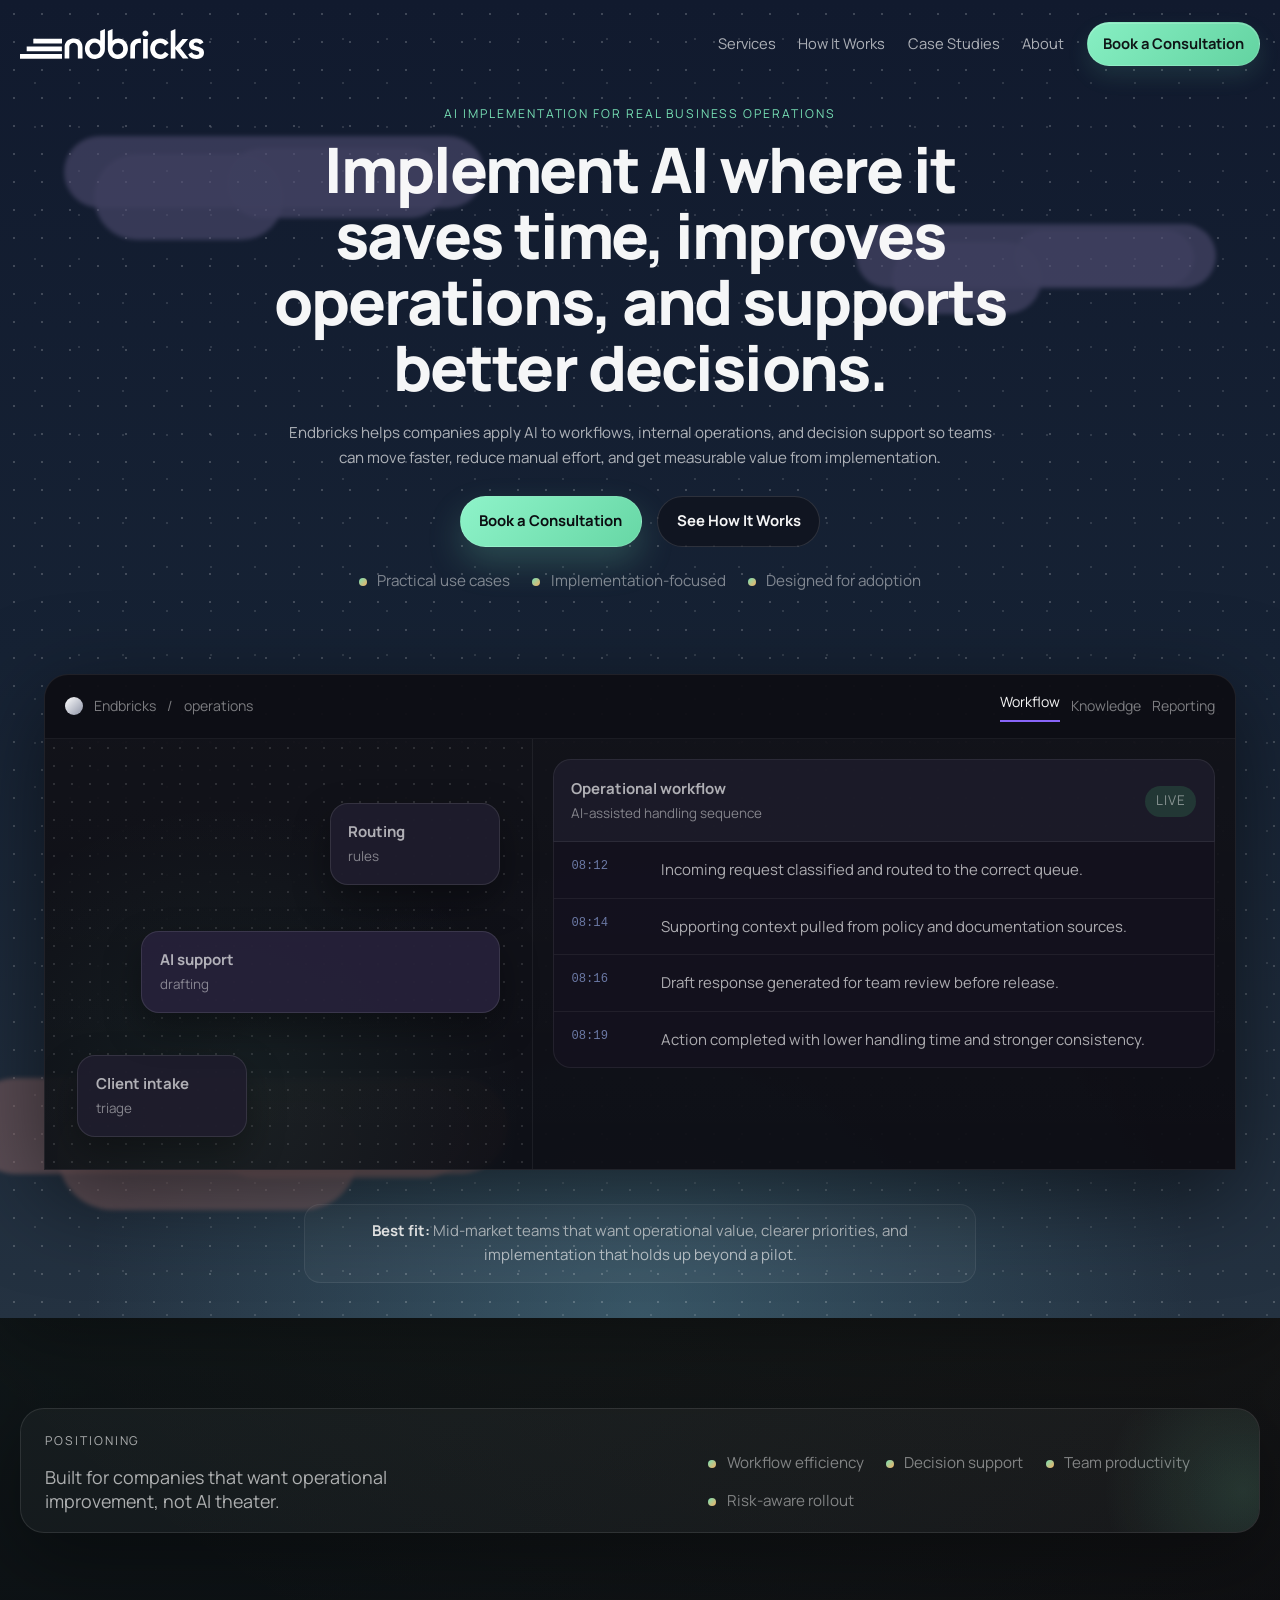
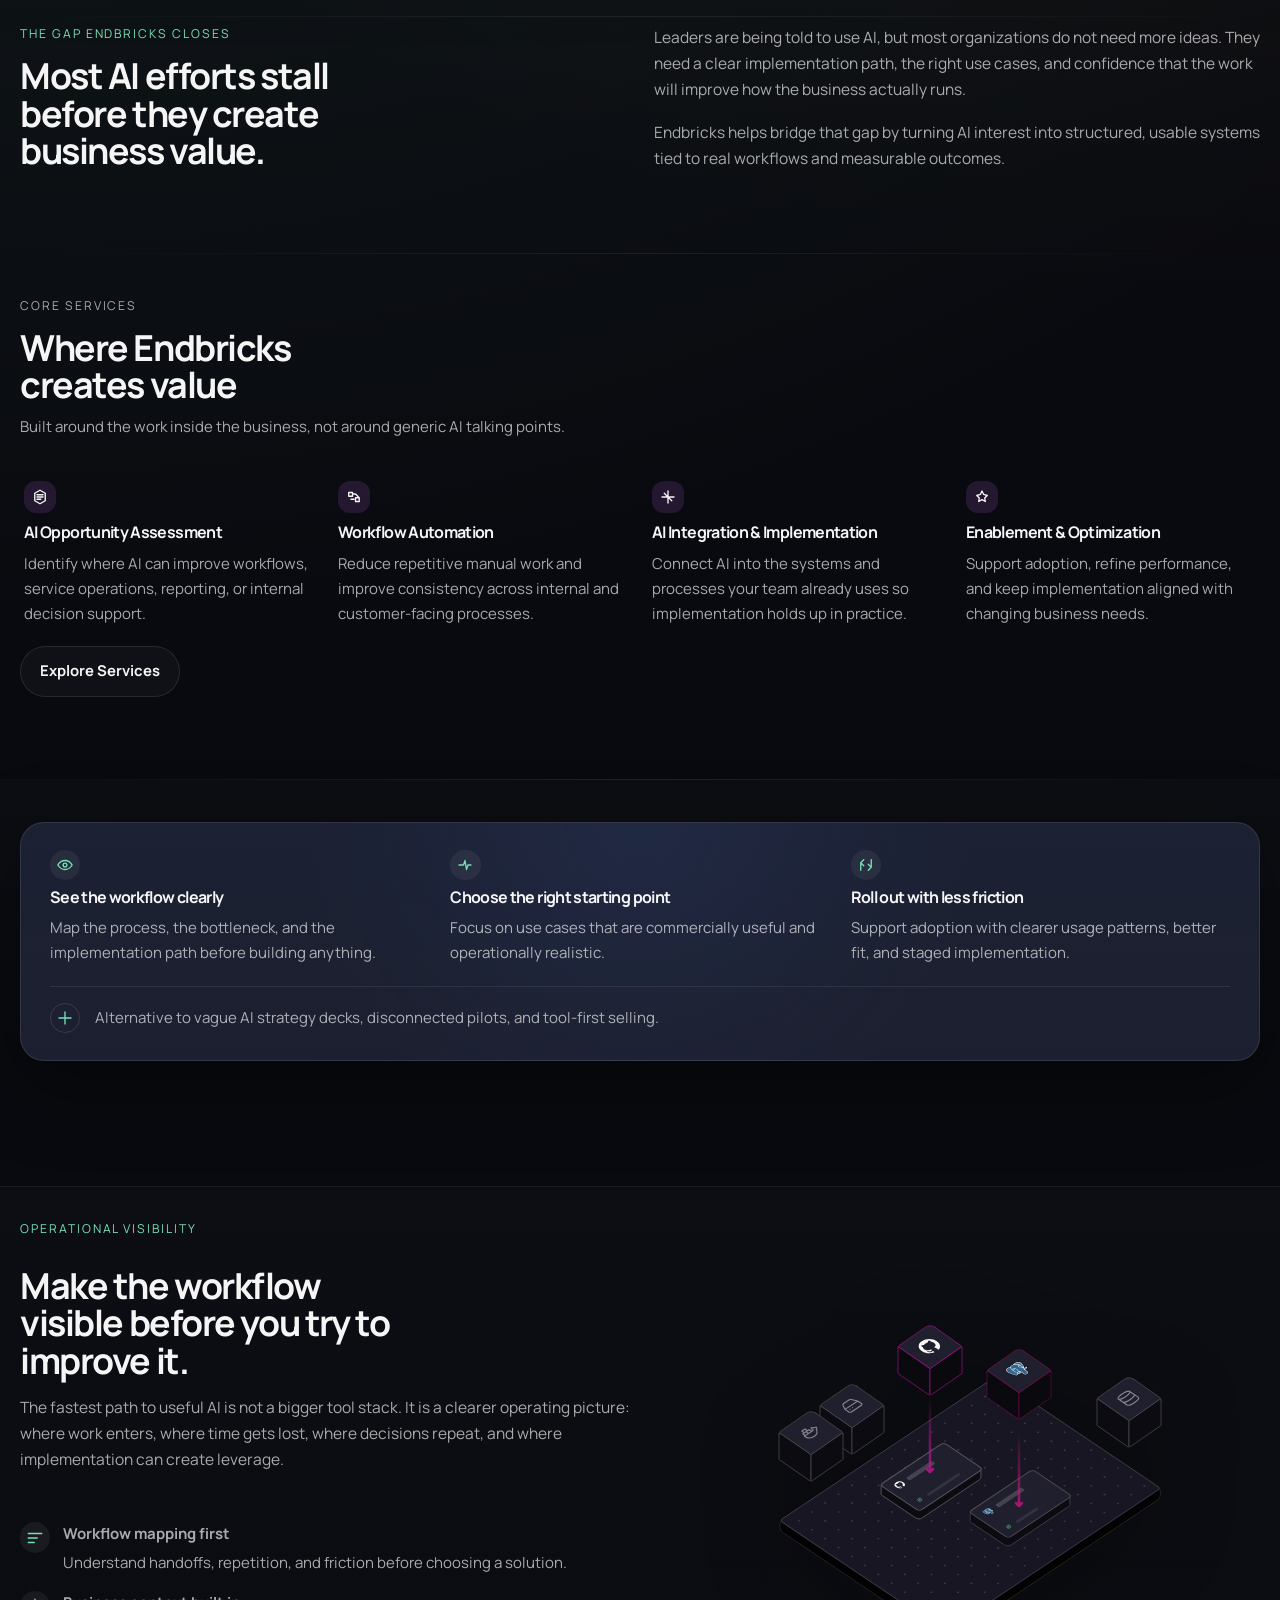
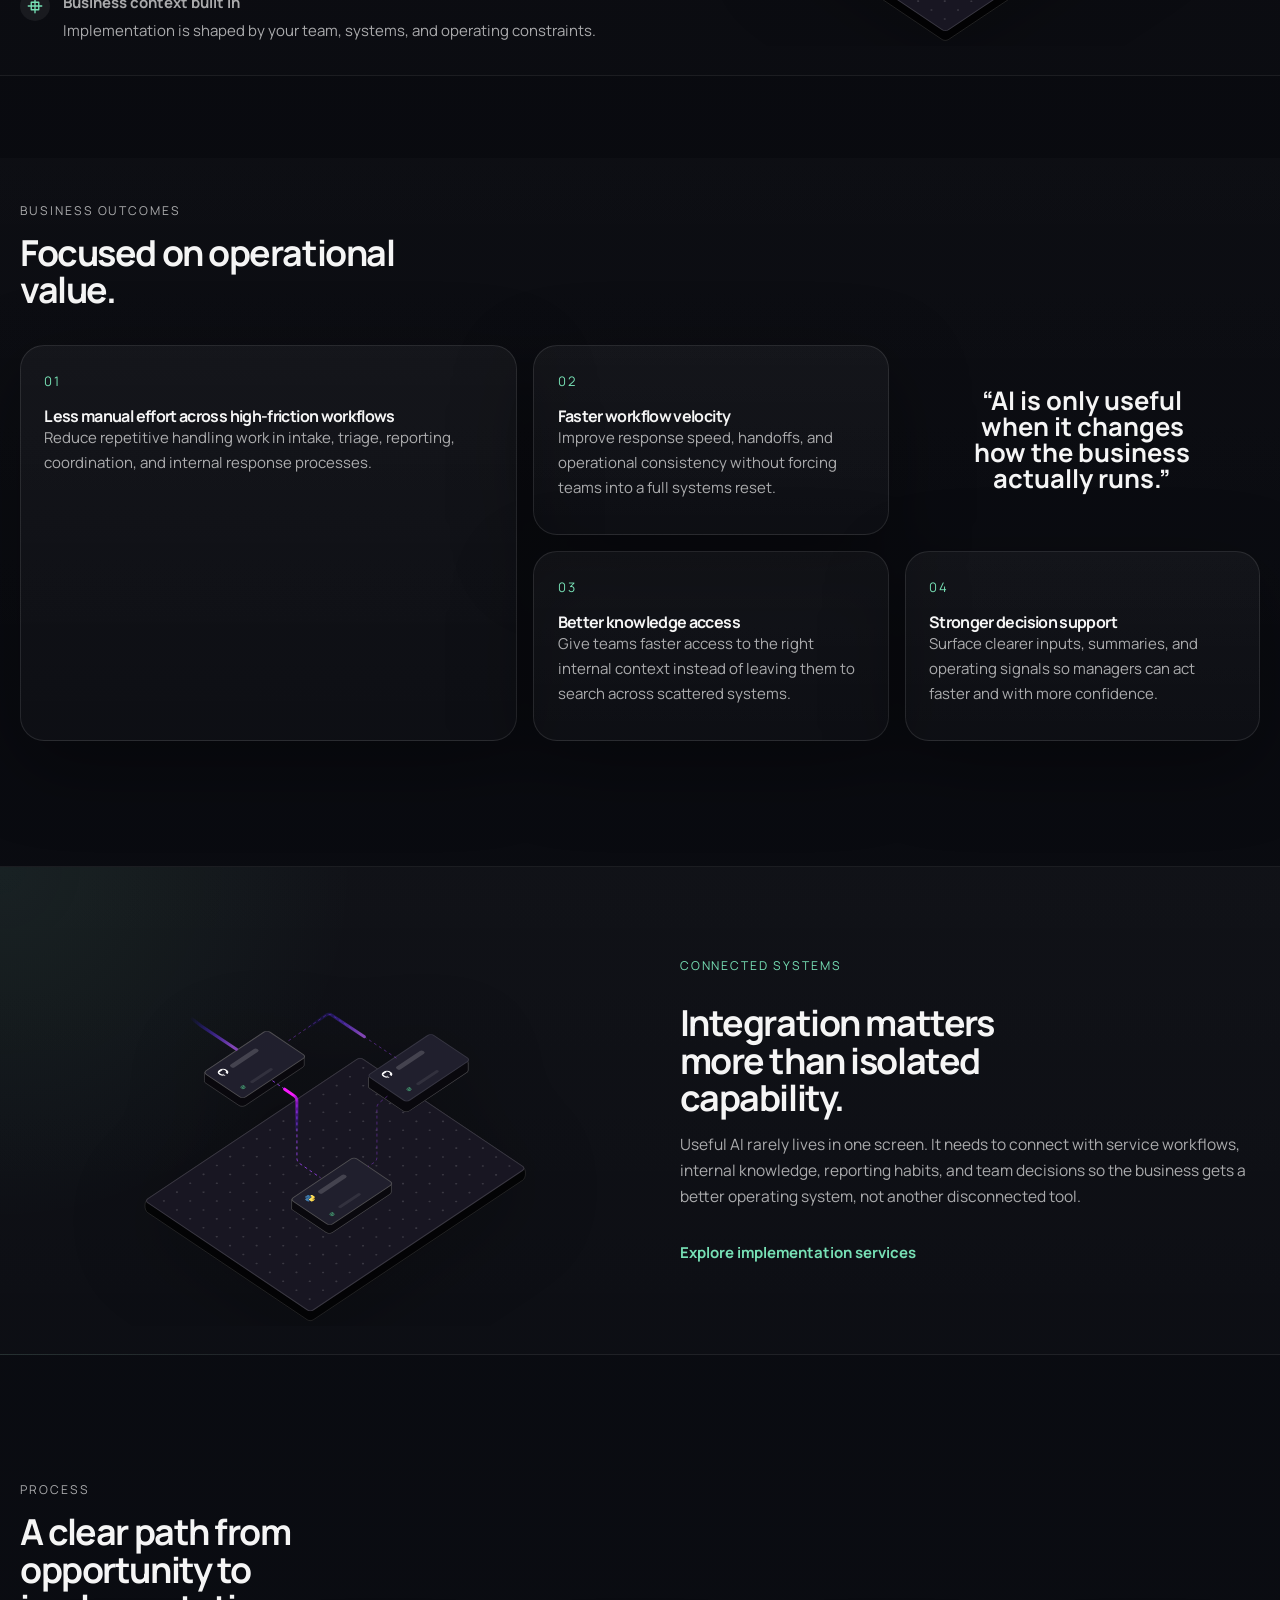
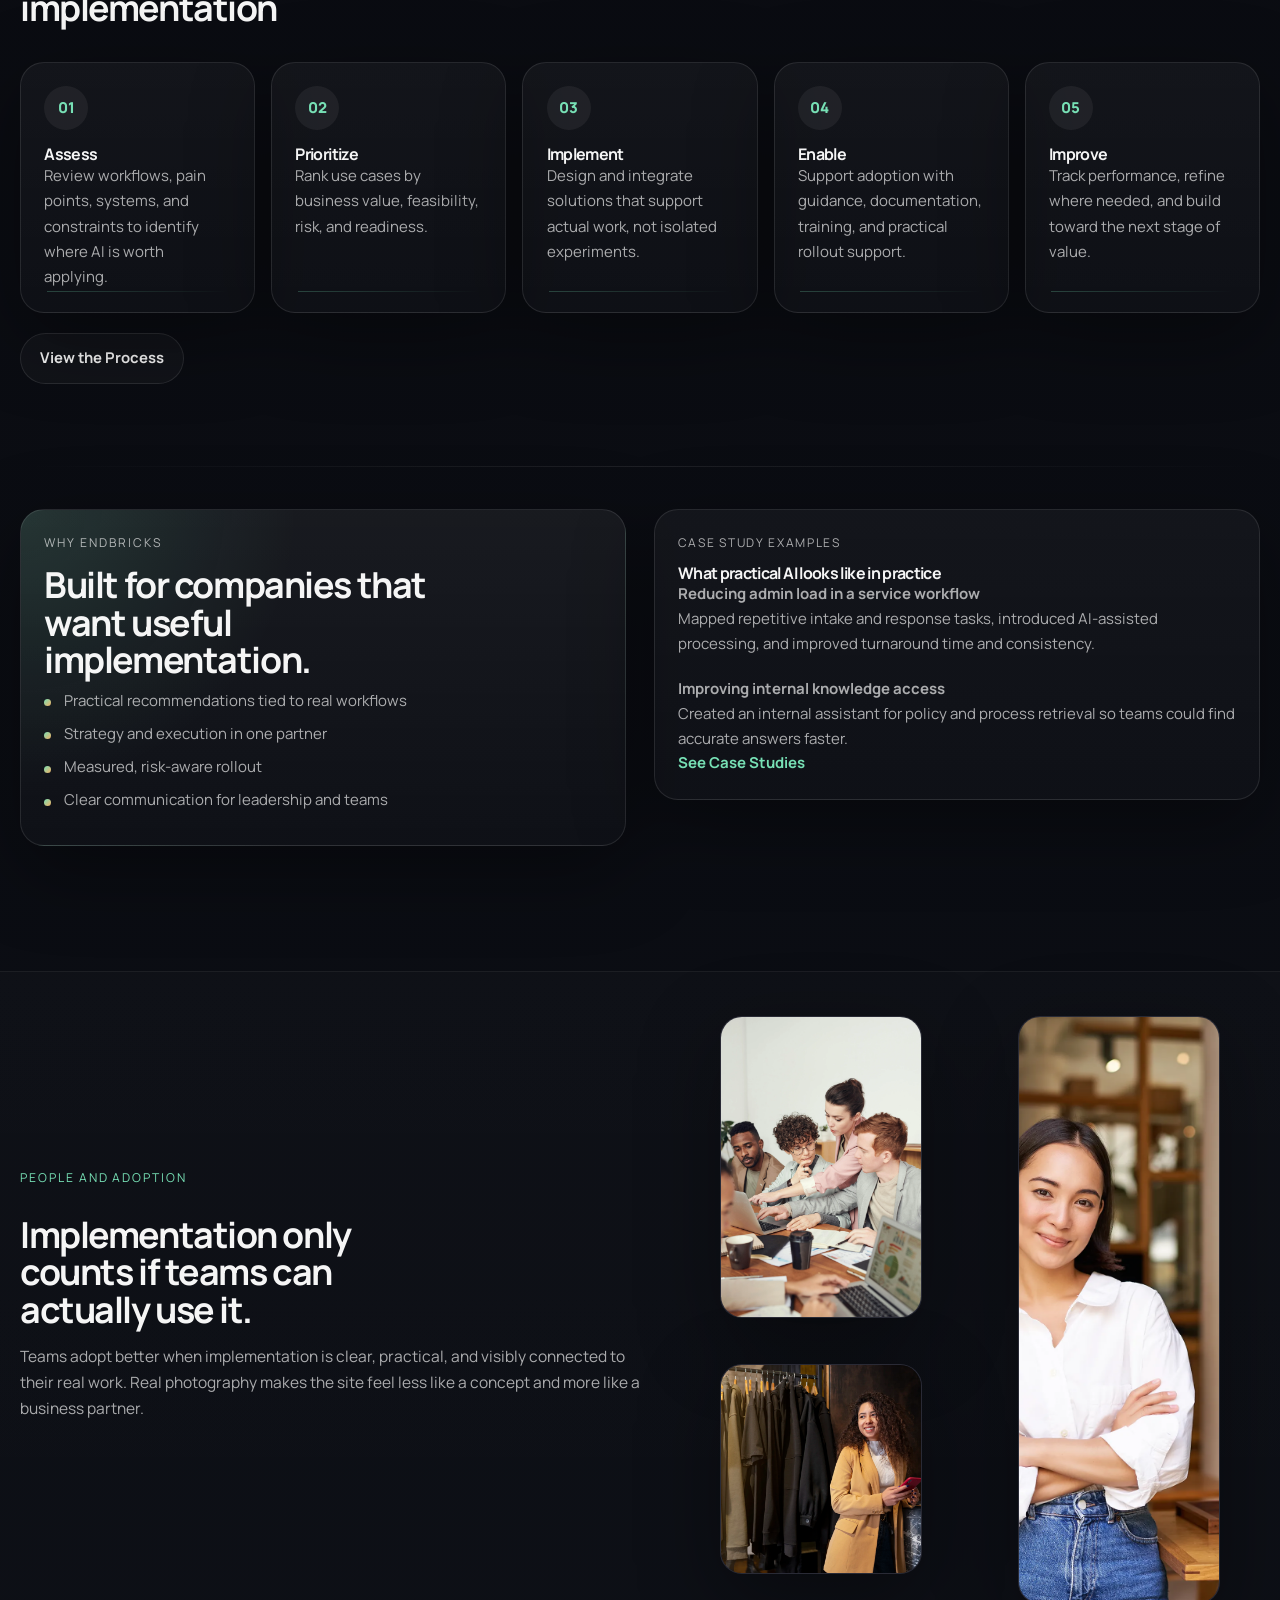
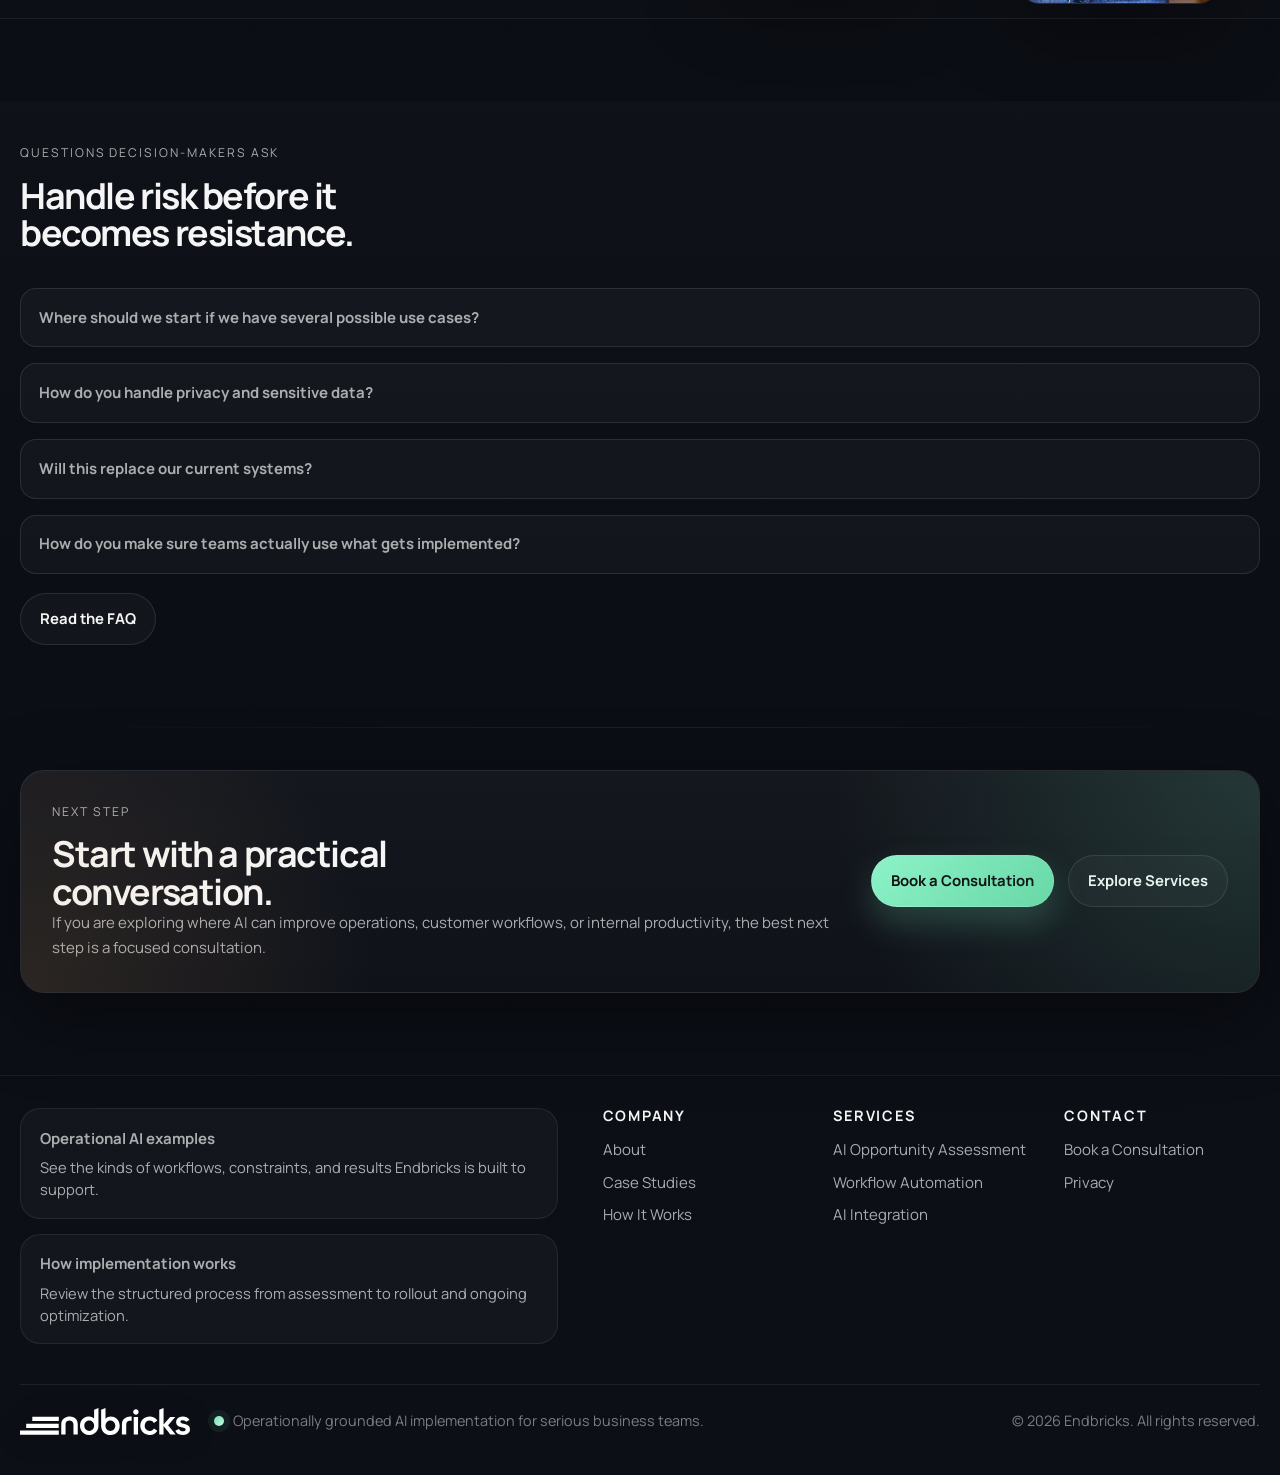
==== commit acd24fbe: "Update privacy and contact flow" ====
--- a/index.html
+++ b/index.html
@@ -490,7 +490,6 @@
             <h3>Contact</h3>
             <ul>
               <li><a href="/contact/">Book a Consultation</a></li>
-              <li><a href="mailto:hello@endbricks.com">hello@endbricks.com</a></li>
               <li><a href="/privacy/">Privacy</a></li>
             </ul>
           </div>
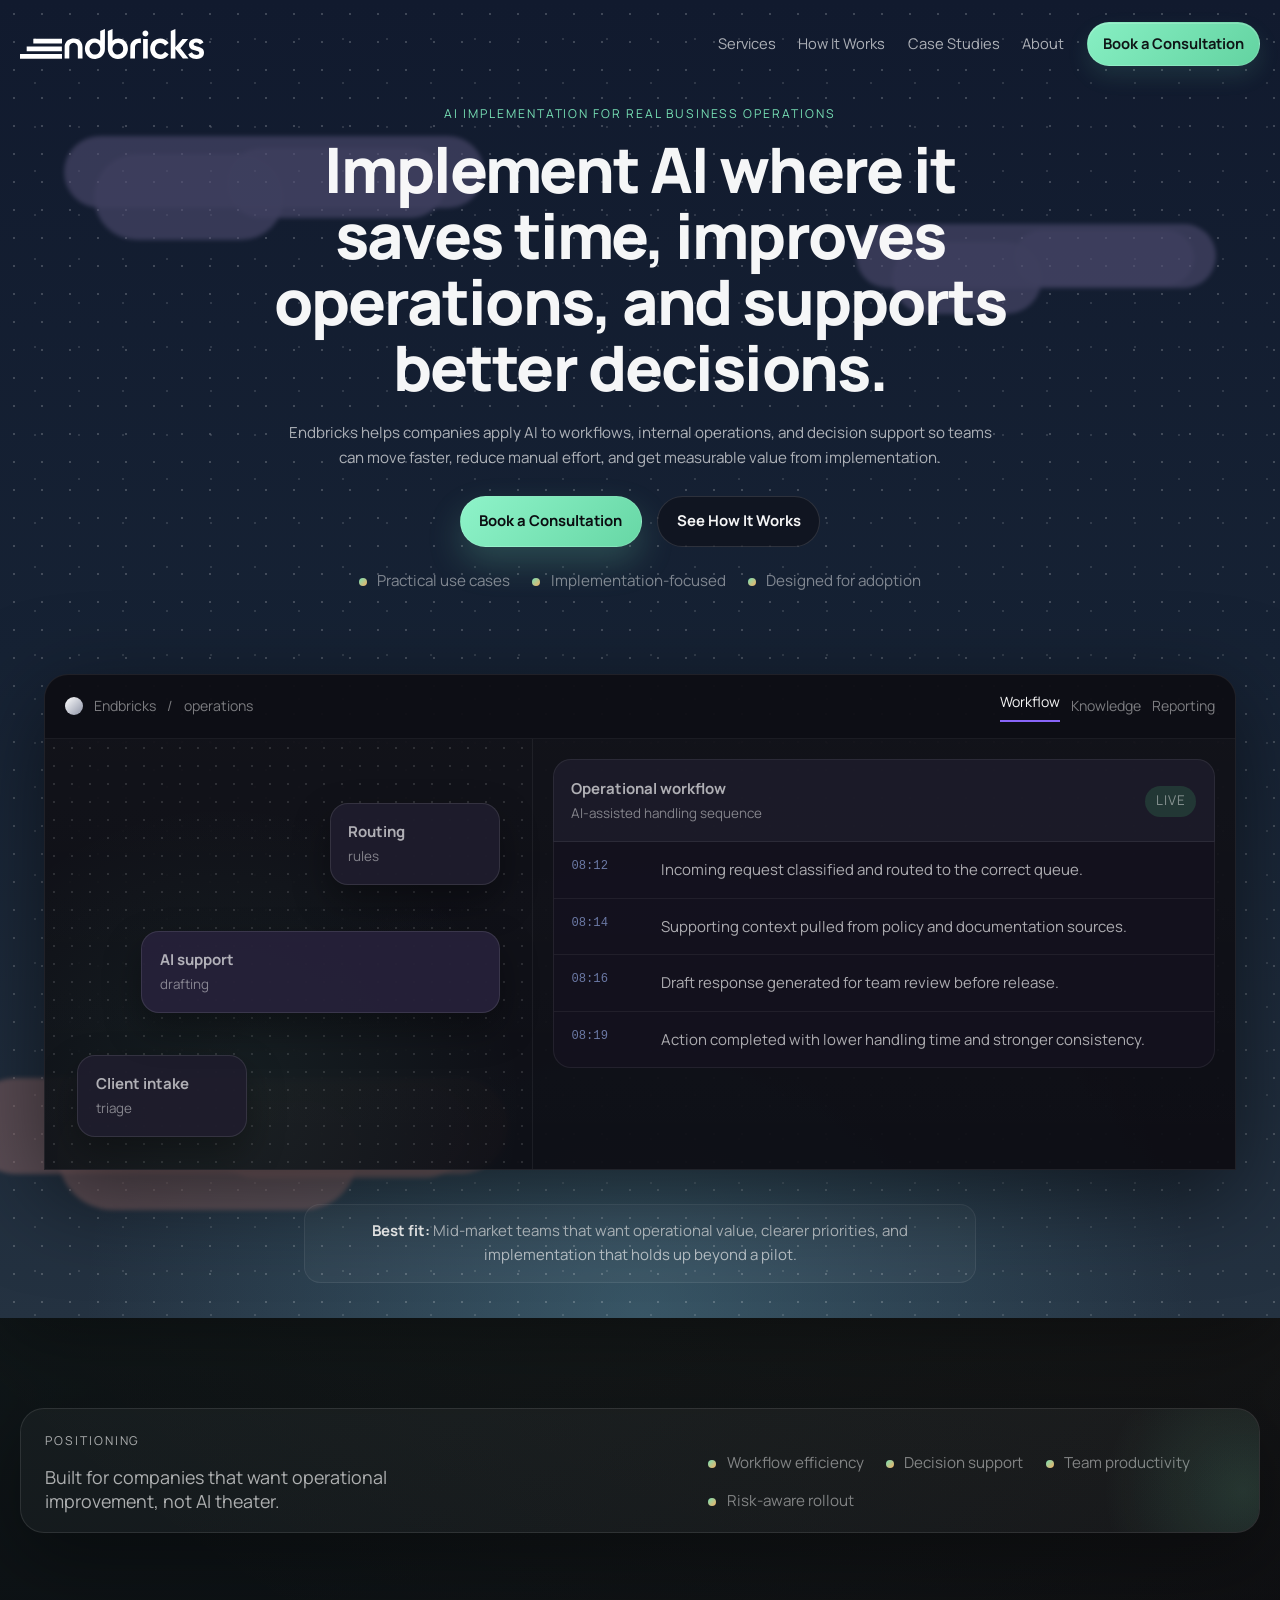
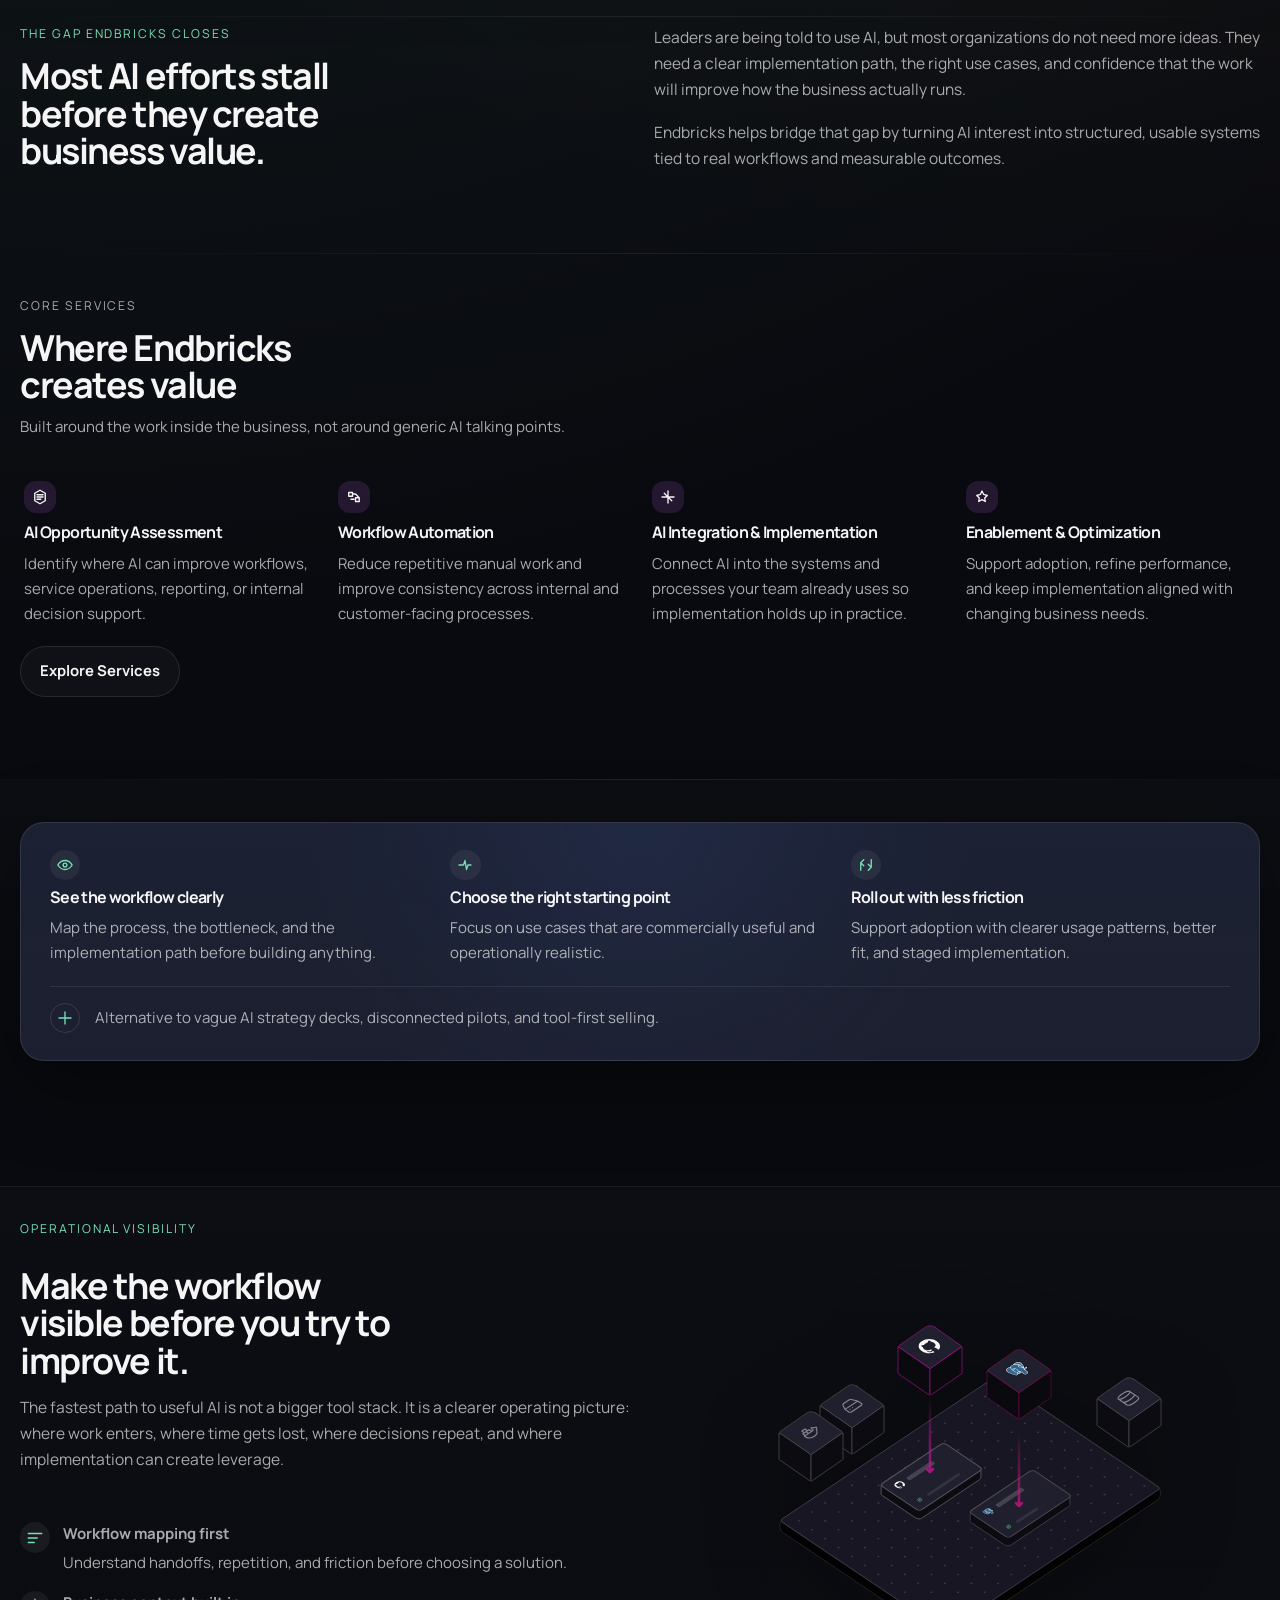
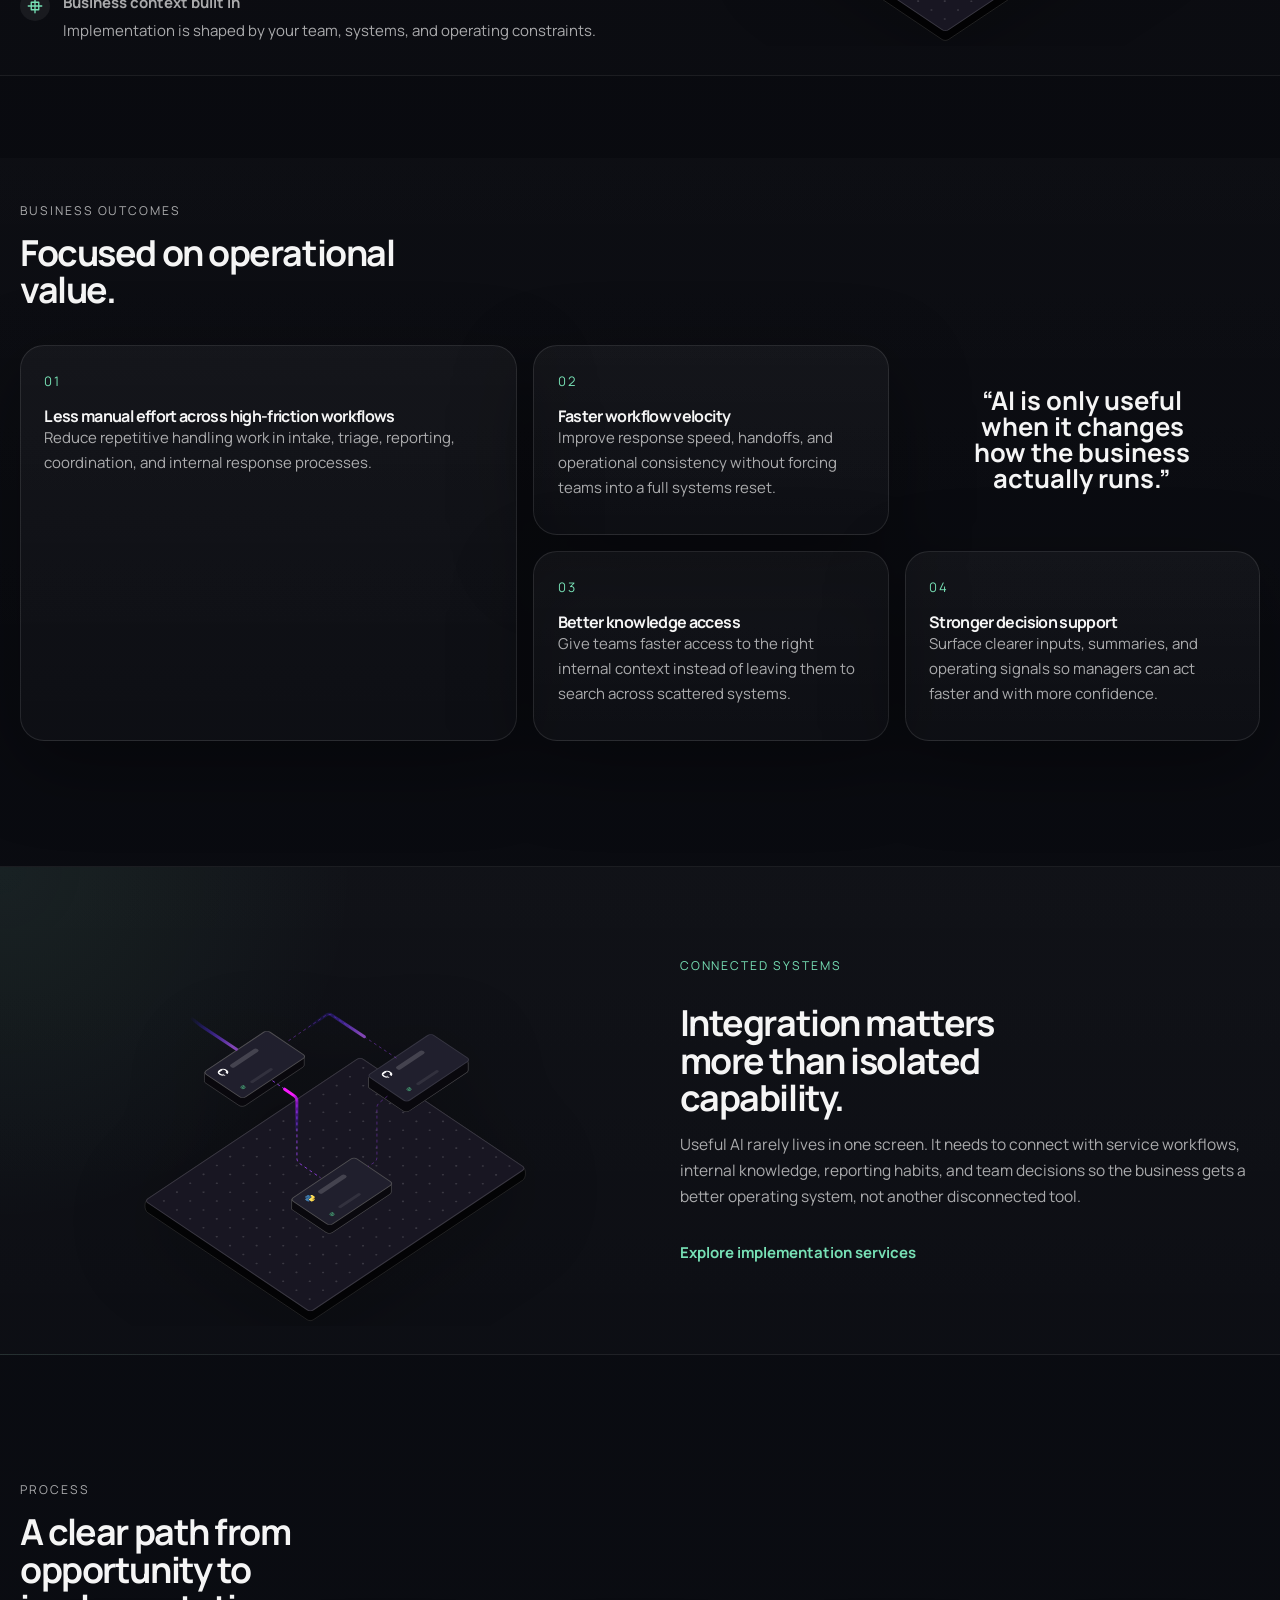
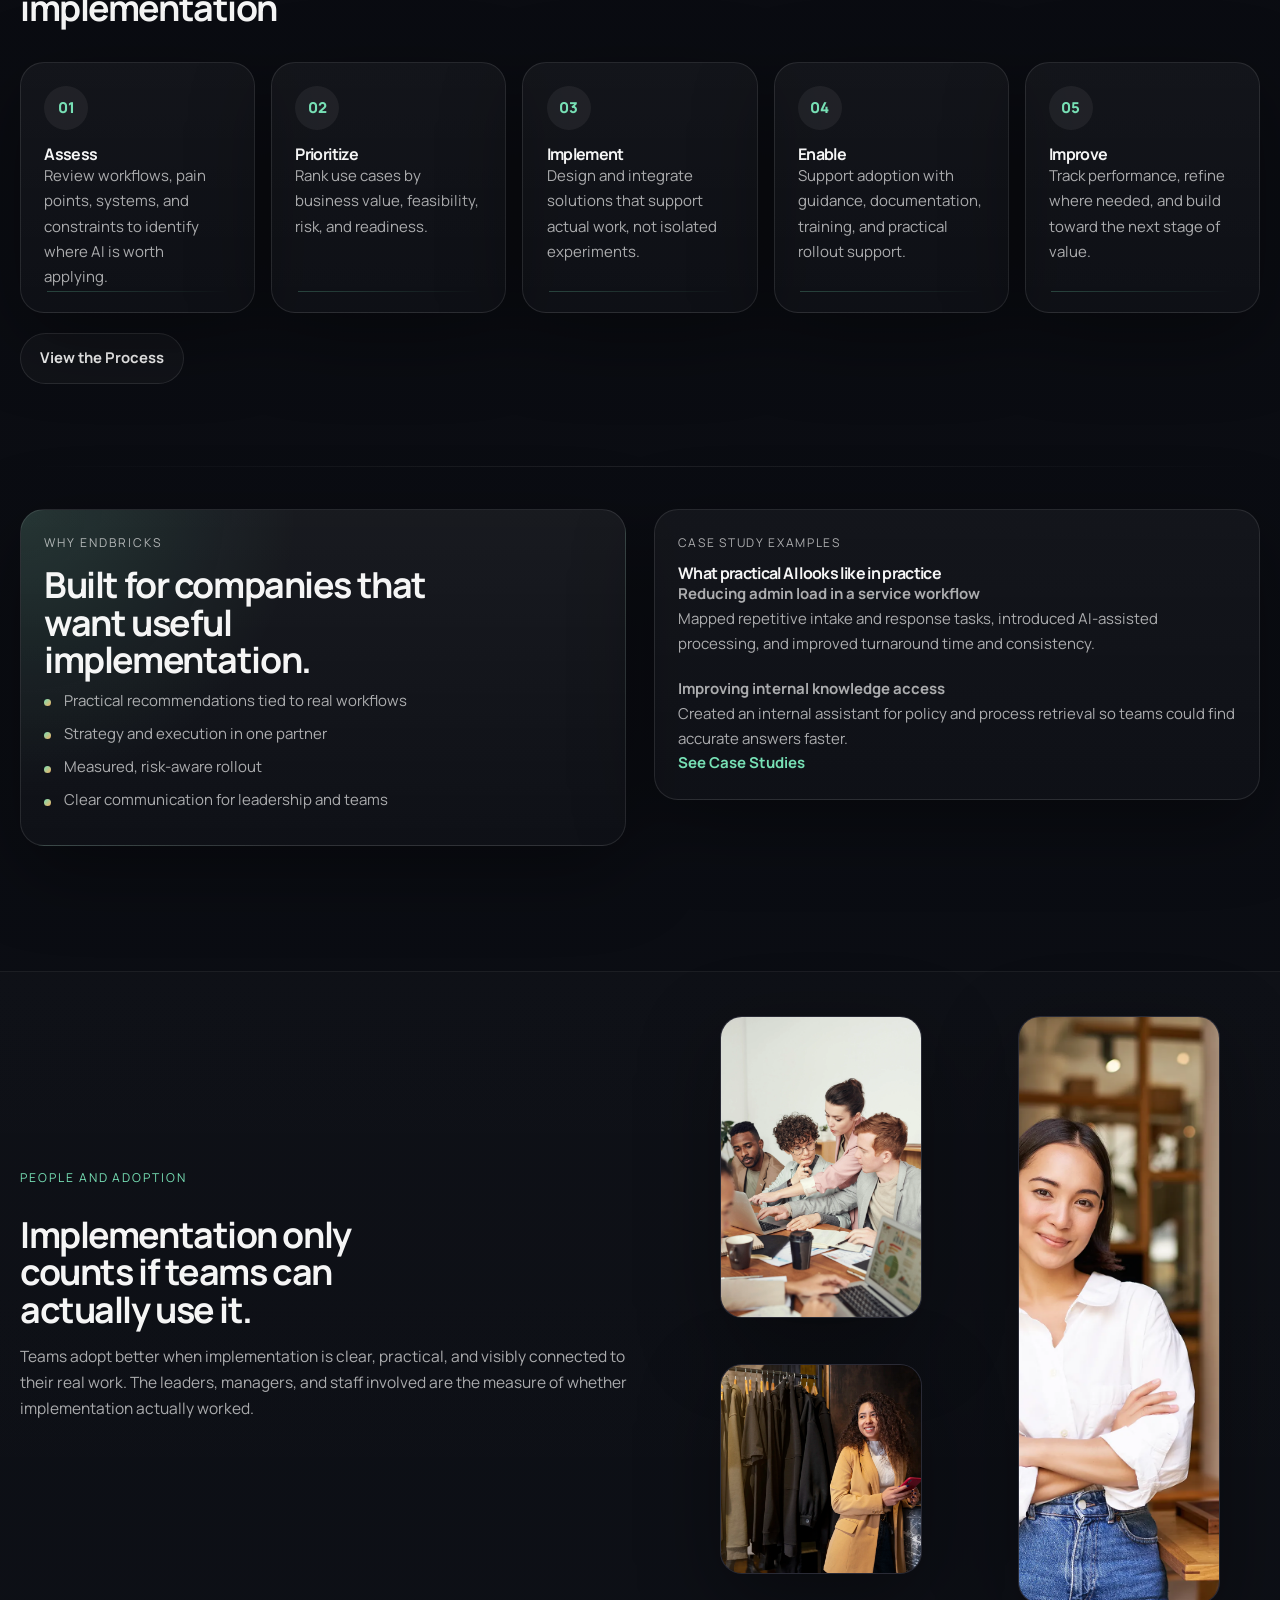
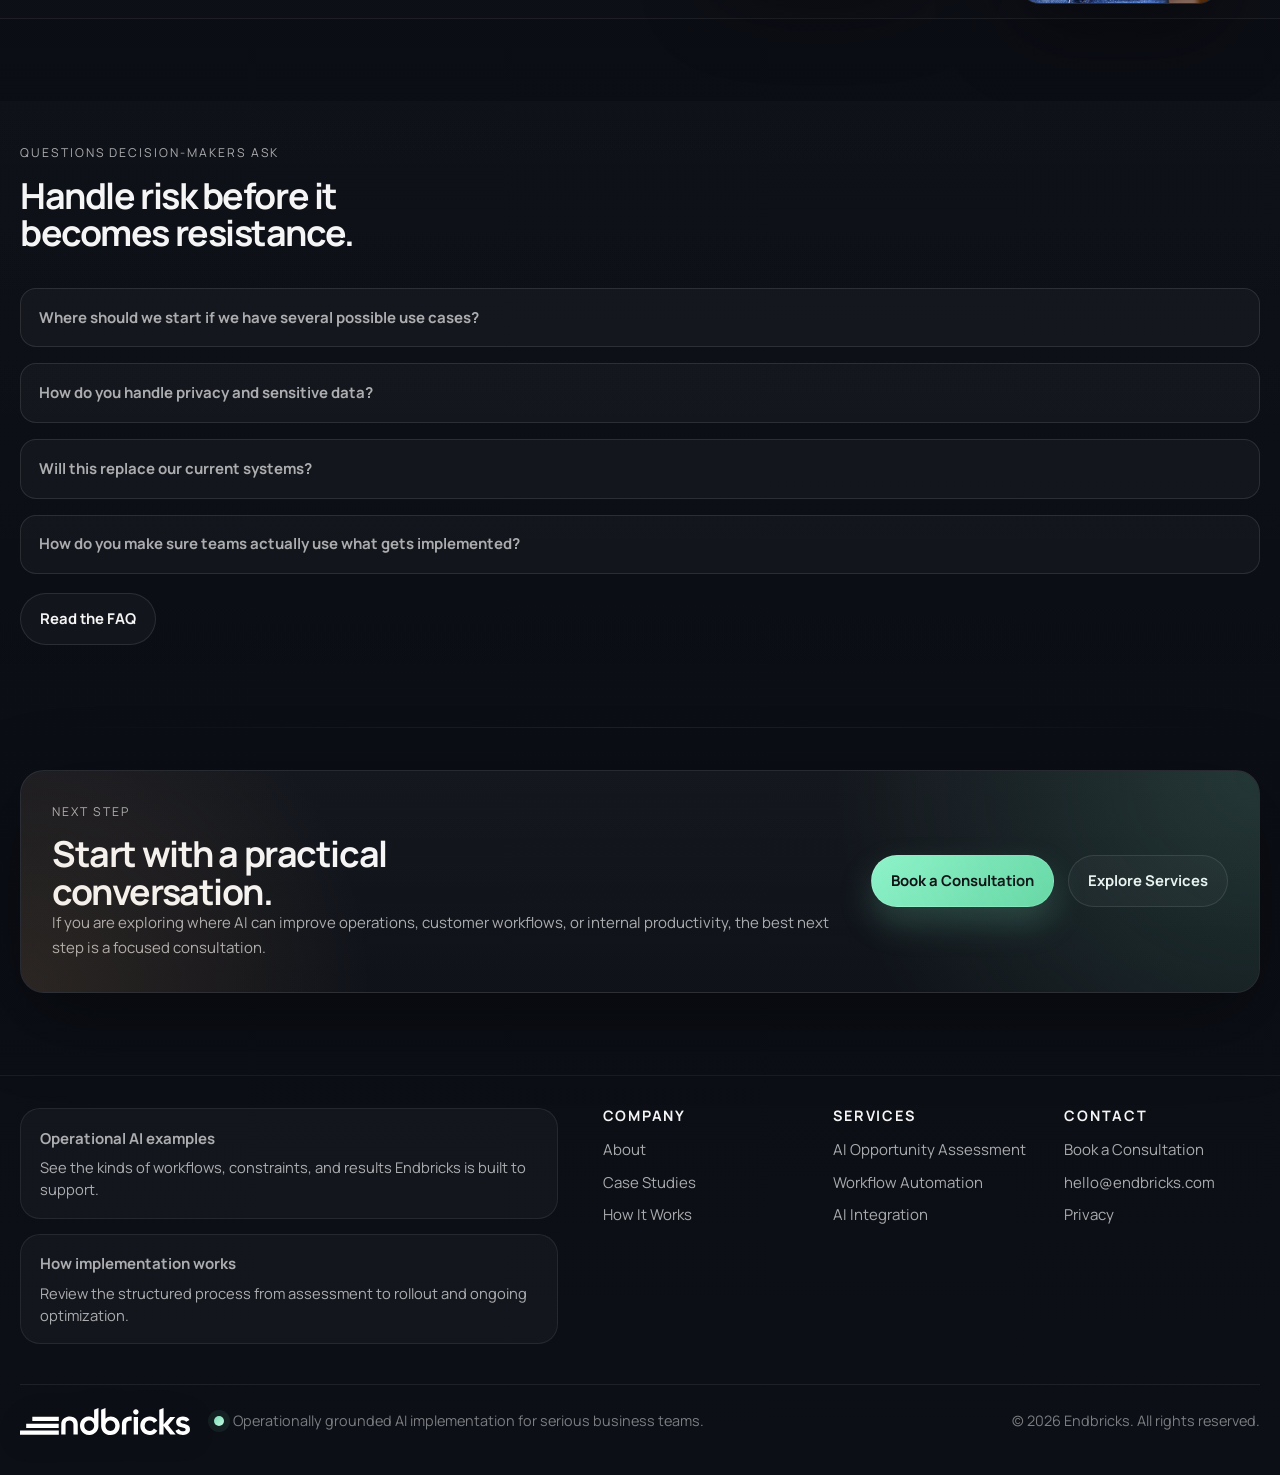
==== commit d7e67dbc: "Apply web audit fixes: copy cleanup, trust signals, and packaging - Remove planning-phase and intern" ====
--- a/index.html
+++ b/index.html
@@ -5,6 +5,52 @@
   <meta name="viewport" content="width=device-width, initial-scale=1.0">
   <title>Endbricks | Practical AI Implementation for Business Operations</title>
   <meta name="description" content="Endbricks helps businesses implement AI in real workflows, operations, and decision systems with clear business outcomes and risk-aware execution.">
+  <link rel="icon" type="image/png" href="/assets/favicon.png">
+  <link rel="apple-touch-icon" href="/assets/favicon.png">
+  <script async src="https://www.googletagmanager.com/gtag/js?id=G-JJDKJ7ST23"></script>
+  <script>
+    window.dataLayer = window.dataLayer || [];
+    function gtag(){dataLayer.push(arguments);}
+    gtag('js', new Date());
+
+    gtag('config', 'G-JJDKJ7ST23');
+  </script>
+  <link rel="canonical" href="https://endbricks.com/">
+  <meta property="og:site_name" content="Endbricks">
+  <meta property="og:type" content="website">
+  <meta property="og:title" content="Endbricks | Practical AI Implementation for Business Operations">
+  <meta property="og:description" content="Endbricks helps businesses implement AI in real workflows, operations, and decision systems with clear business outcomes and risk-aware execution.">
+  <meta property="og:url" content="https://endbricks.com/">
+  <meta property="og:image" content="https://endbricks.com/assets/business-team-collaboration-meeting.webp">
+  <meta property="og:image:alt" content="Business team collaborating in a strategy meeting">
+  <meta name="twitter:card" content="summary_large_image">
+  <meta name="twitter:title" content="Endbricks | Practical AI Implementation for Business Operations">
+  <meta name="twitter:description" content="Endbricks helps businesses implement AI in real workflows, operations, and decision systems with clear business outcomes and risk-aware execution.">
+  <meta name="twitter:image" content="https://endbricks.com/assets/business-team-collaboration-meeting.webp">
+  <script type="application/ld+json">
+    {
+      "@context": "https://schema.org",
+      "@graph": [
+        {
+          "@type": "Organization",
+          "@id": "https://endbricks.com/#organization",
+          "name": "Endbricks",
+          "url": "https://endbricks.com/",
+          "logo": "https://endbricks.com/assets/endbricks-logo-color.svg",
+          "description": "Endbricks helps businesses implement AI in real workflows, operations, and decision systems with clear business outcomes and risk-aware execution."
+        },
+        {
+          "@type": "WebSite",
+          "@id": "https://endbricks.com/#website",
+          "url": "https://endbricks.com/",
+          "name": "Endbricks",
+          "publisher": {
+            "@id": "https://endbricks.com/#organization"
+          }
+        }
+      ]
+    }
+  </script>
   <link rel="preconnect" href="https://fonts.googleapis.com">
   <link rel="preconnect" href="https://fonts.gstatic.com" crossorigin>
   <link href="https://fonts.googleapis.com/css2?family=Manrope:wght@400;500;600;700;800&display=swap" rel="stylesheet">
@@ -389,7 +435,7 @@
           <div class="people-strip-copy">
             <p class="eyebrow">People and adoption</p>
             <h2>Implementation only counts if teams can actually use it.</h2>
-            <p class="body-large">Teams adopt better when implementation is clear, practical, and visibly connected to their real work. Real photography makes the site feel less like a concept and more like a business partner.</p>
+            <p class="body-large">Teams adopt better when implementation is clear, practical, and visibly connected to their real work. The leaders, managers, and staff involved are the measure of whether implementation actually worked.</p>
           </div>
           <div class="people-grid">
             <figure class="person-photo">
@@ -490,6 +536,7 @@
             <h3>Contact</h3>
             <ul>
               <li><a href="/contact/">Book a Consultation</a></li>
+              <li><a href="mailto:hello@endbricks.com">hello@endbricks.com</a></li>
               <li><a href="/privacy/">Privacy</a></li>
             </ul>
           </div>
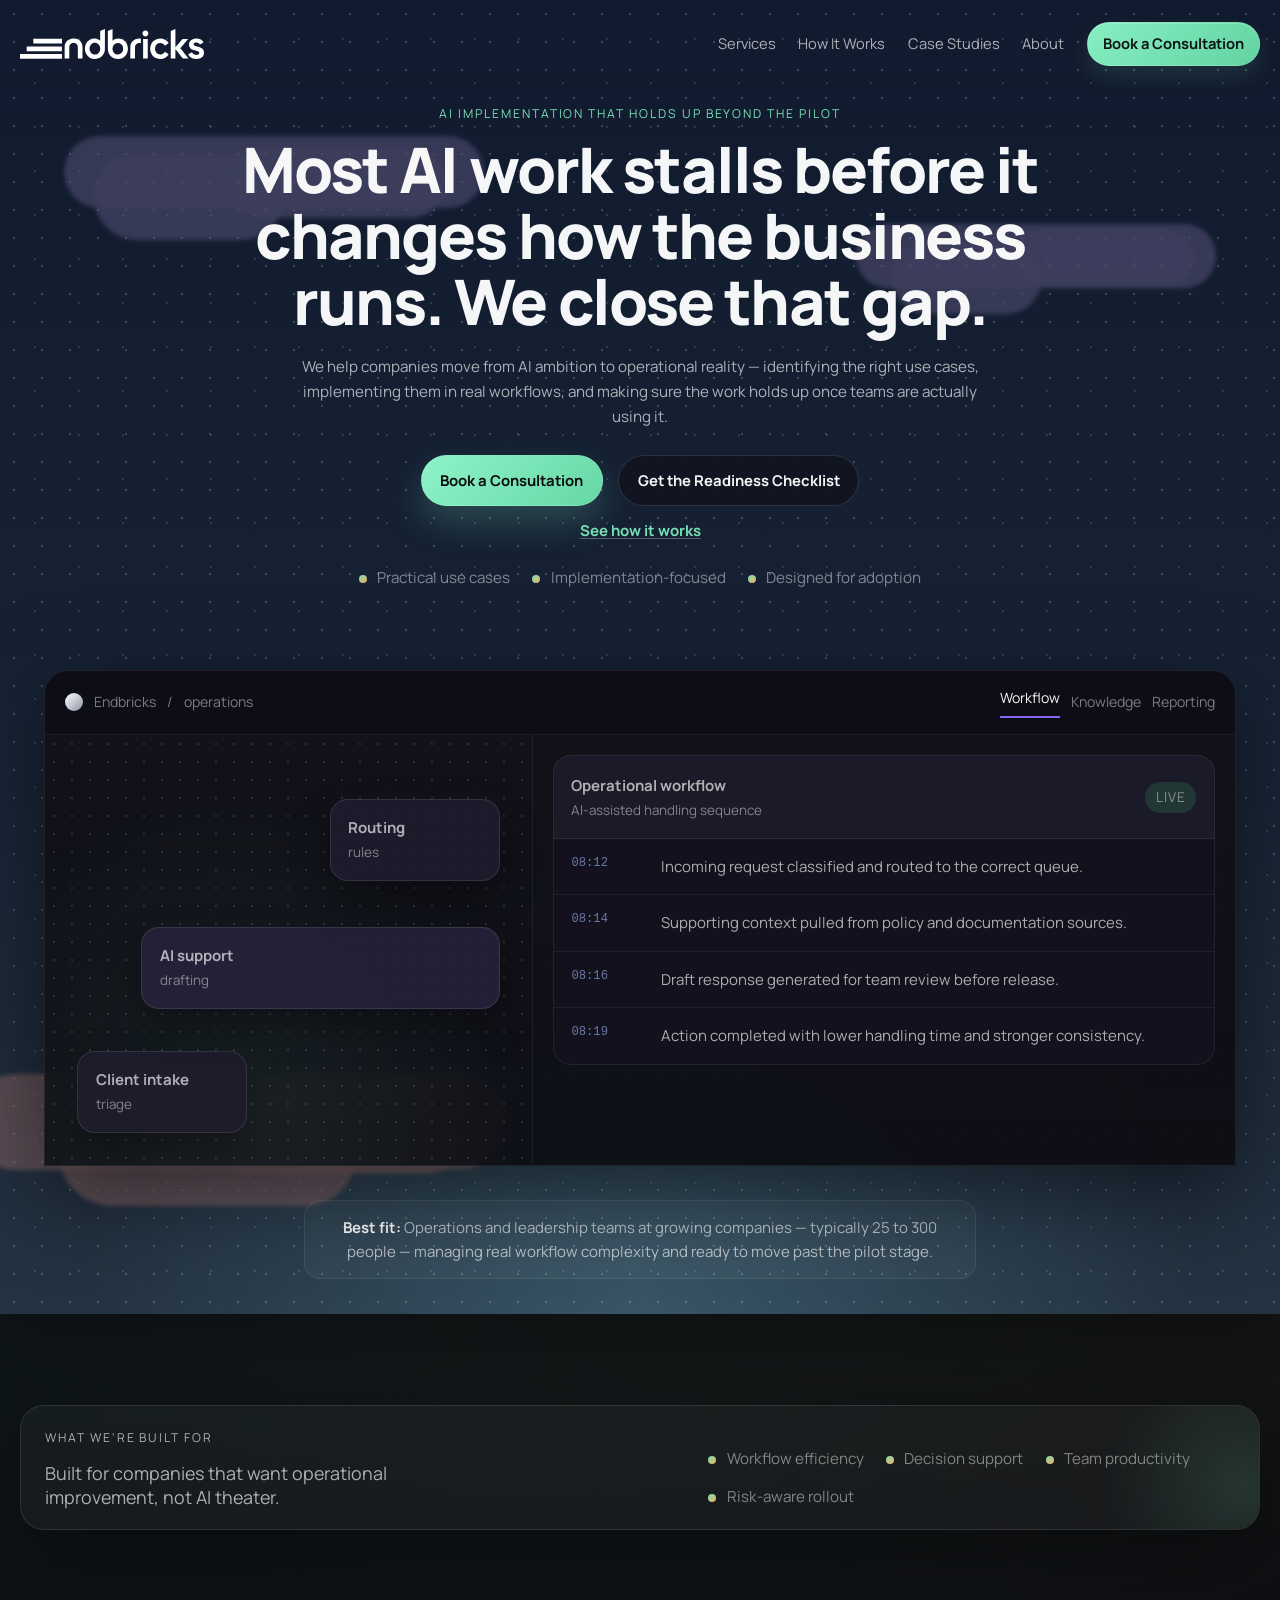
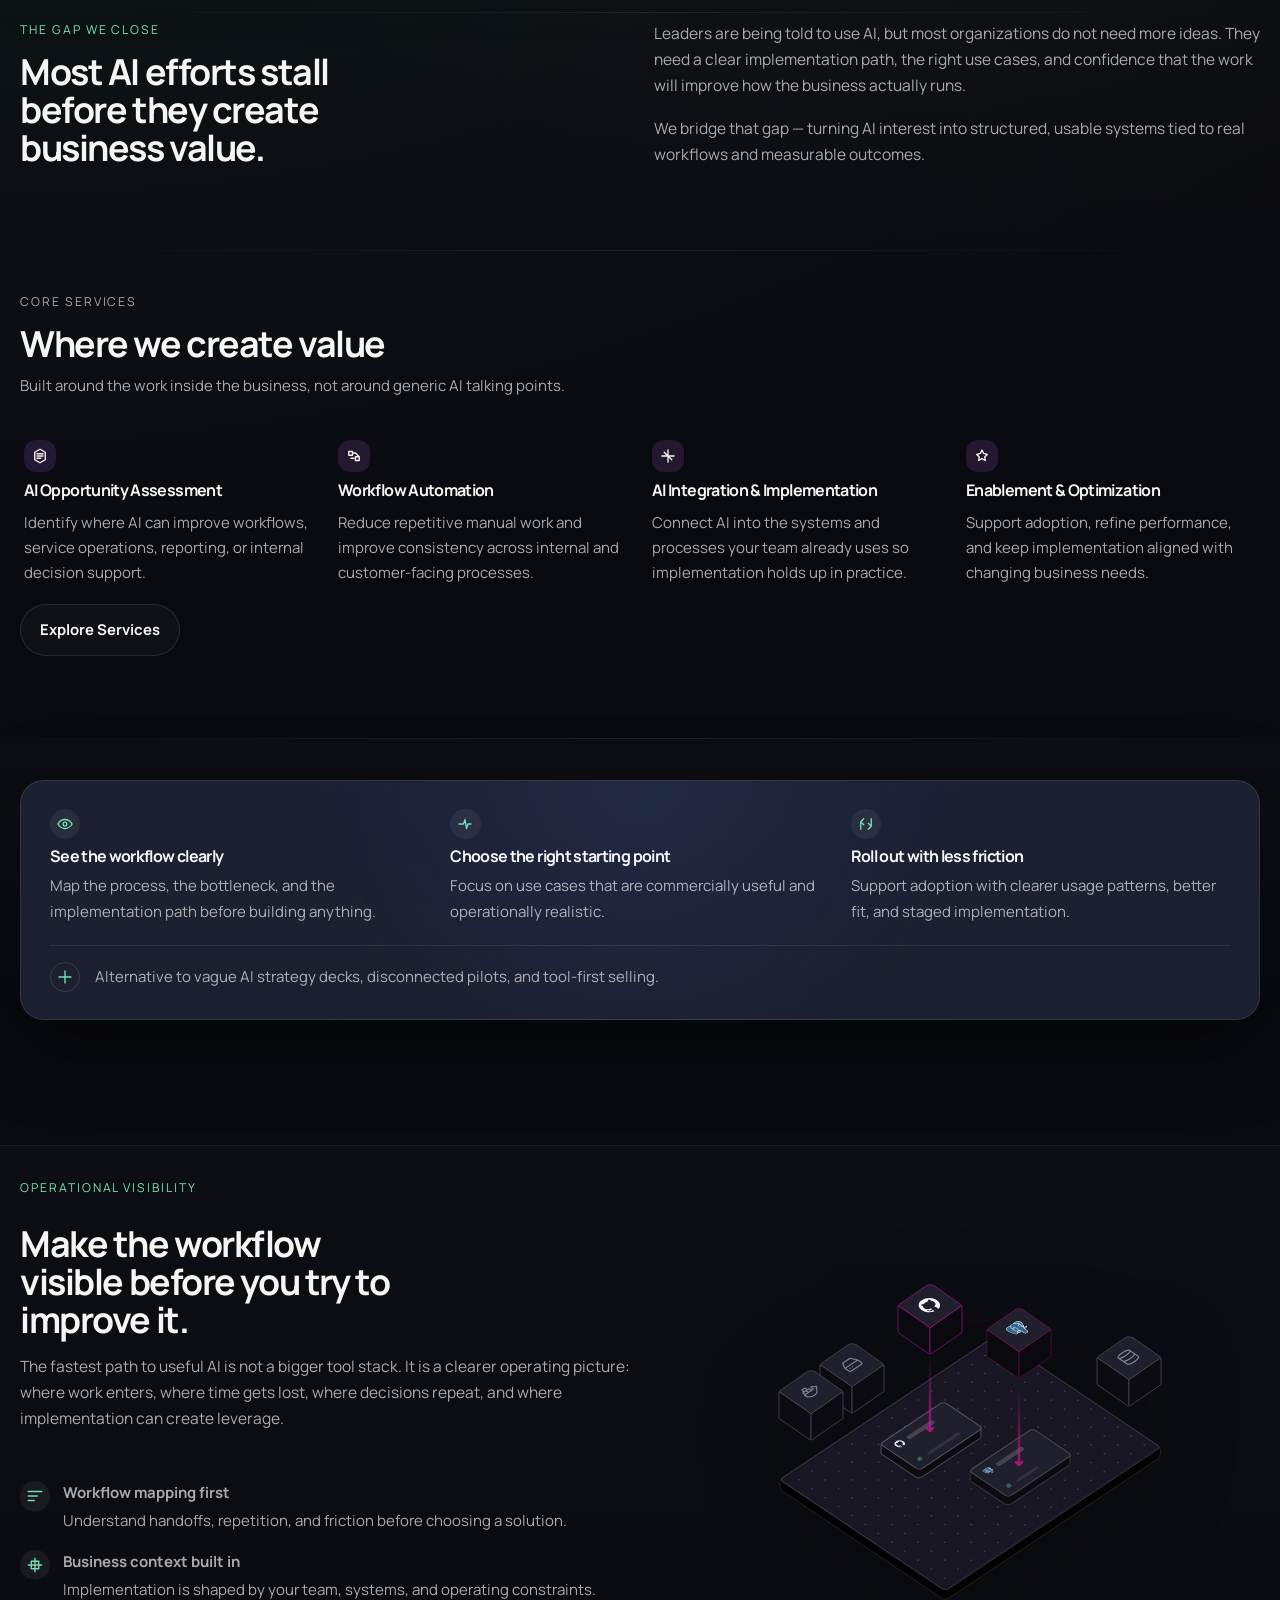
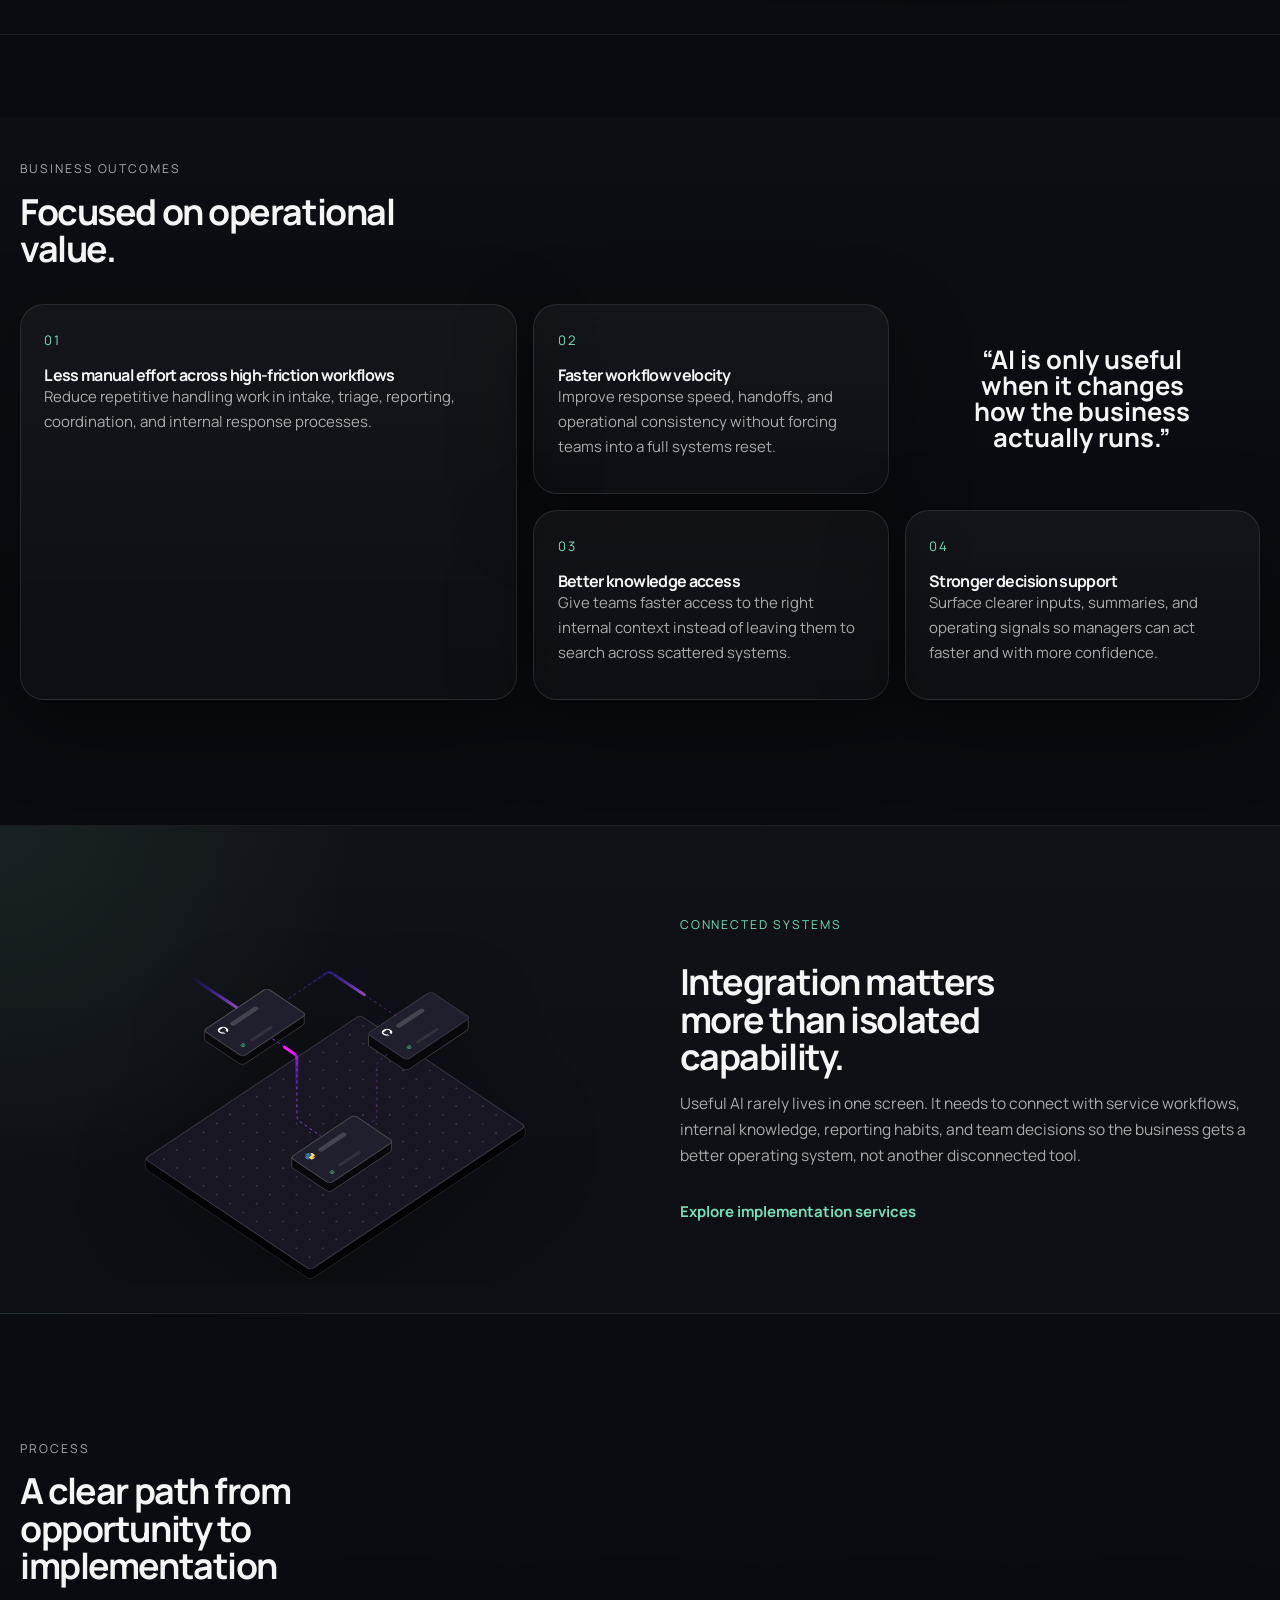
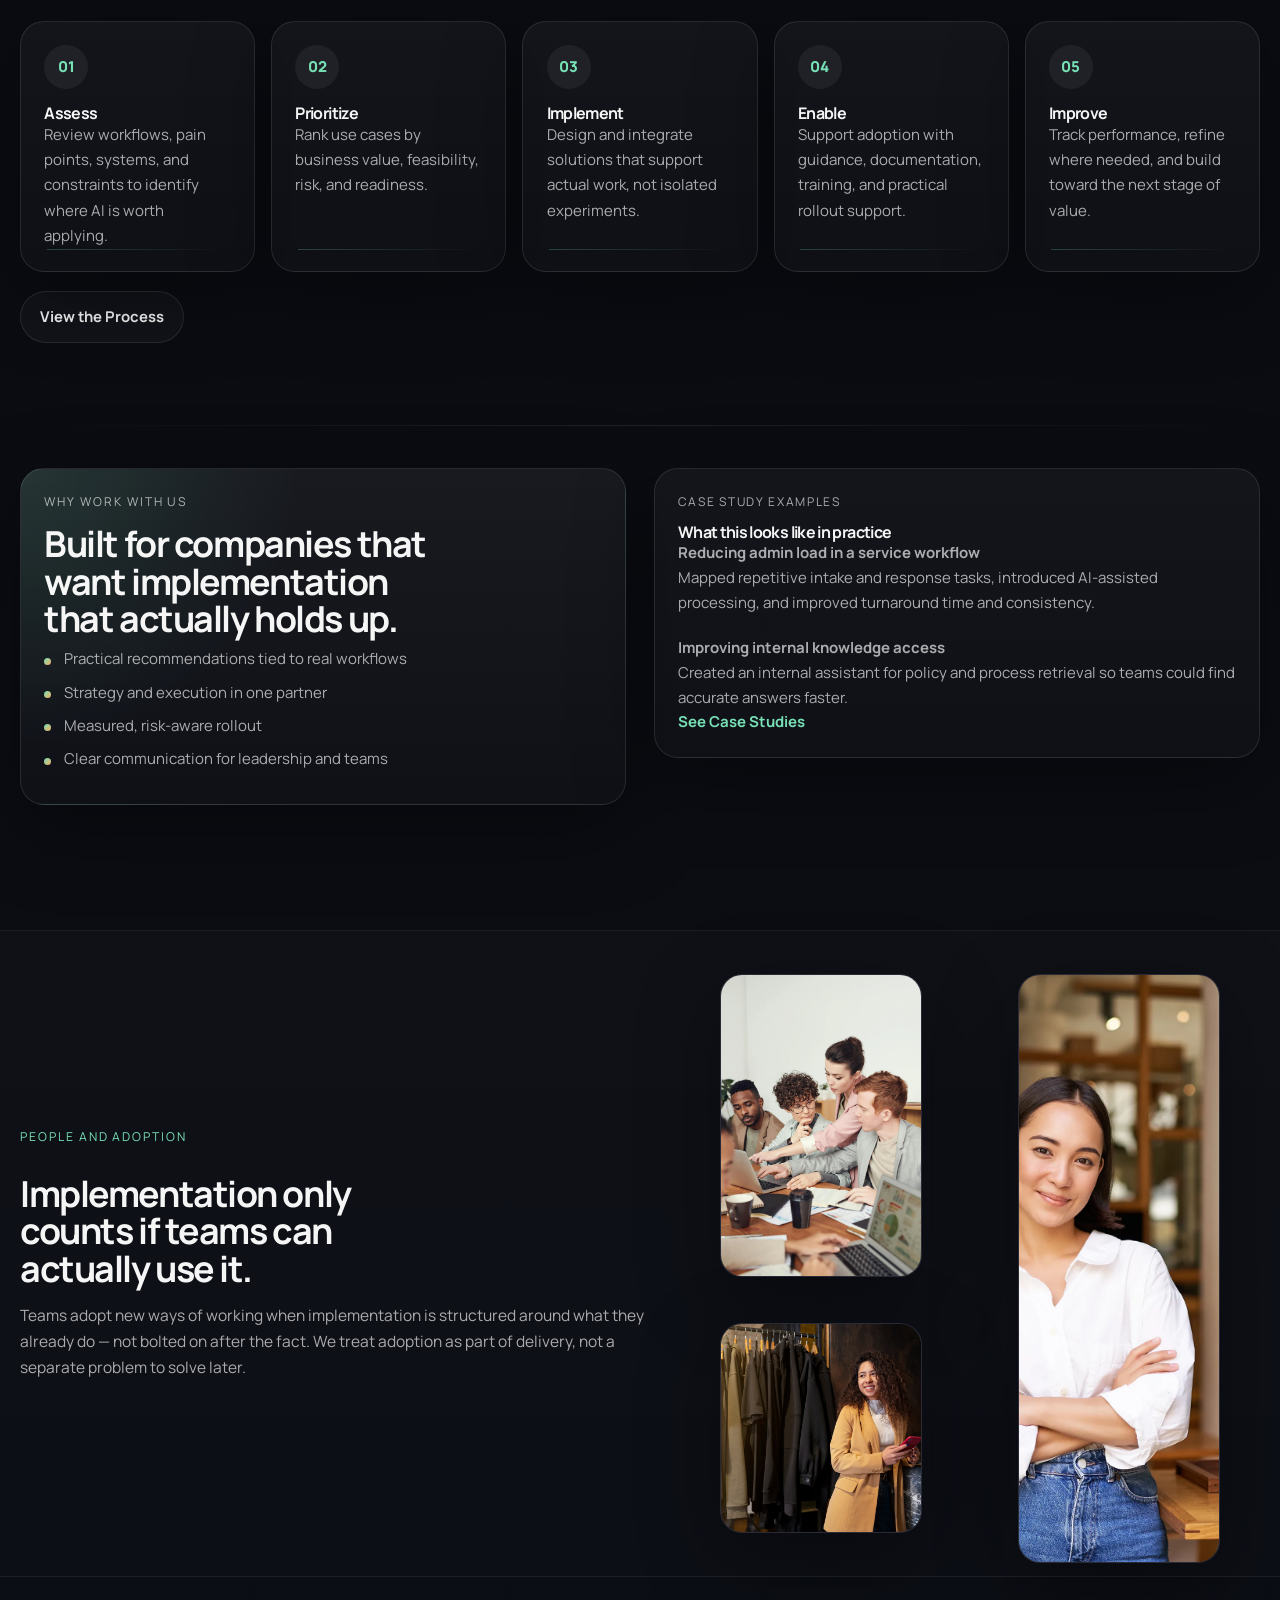
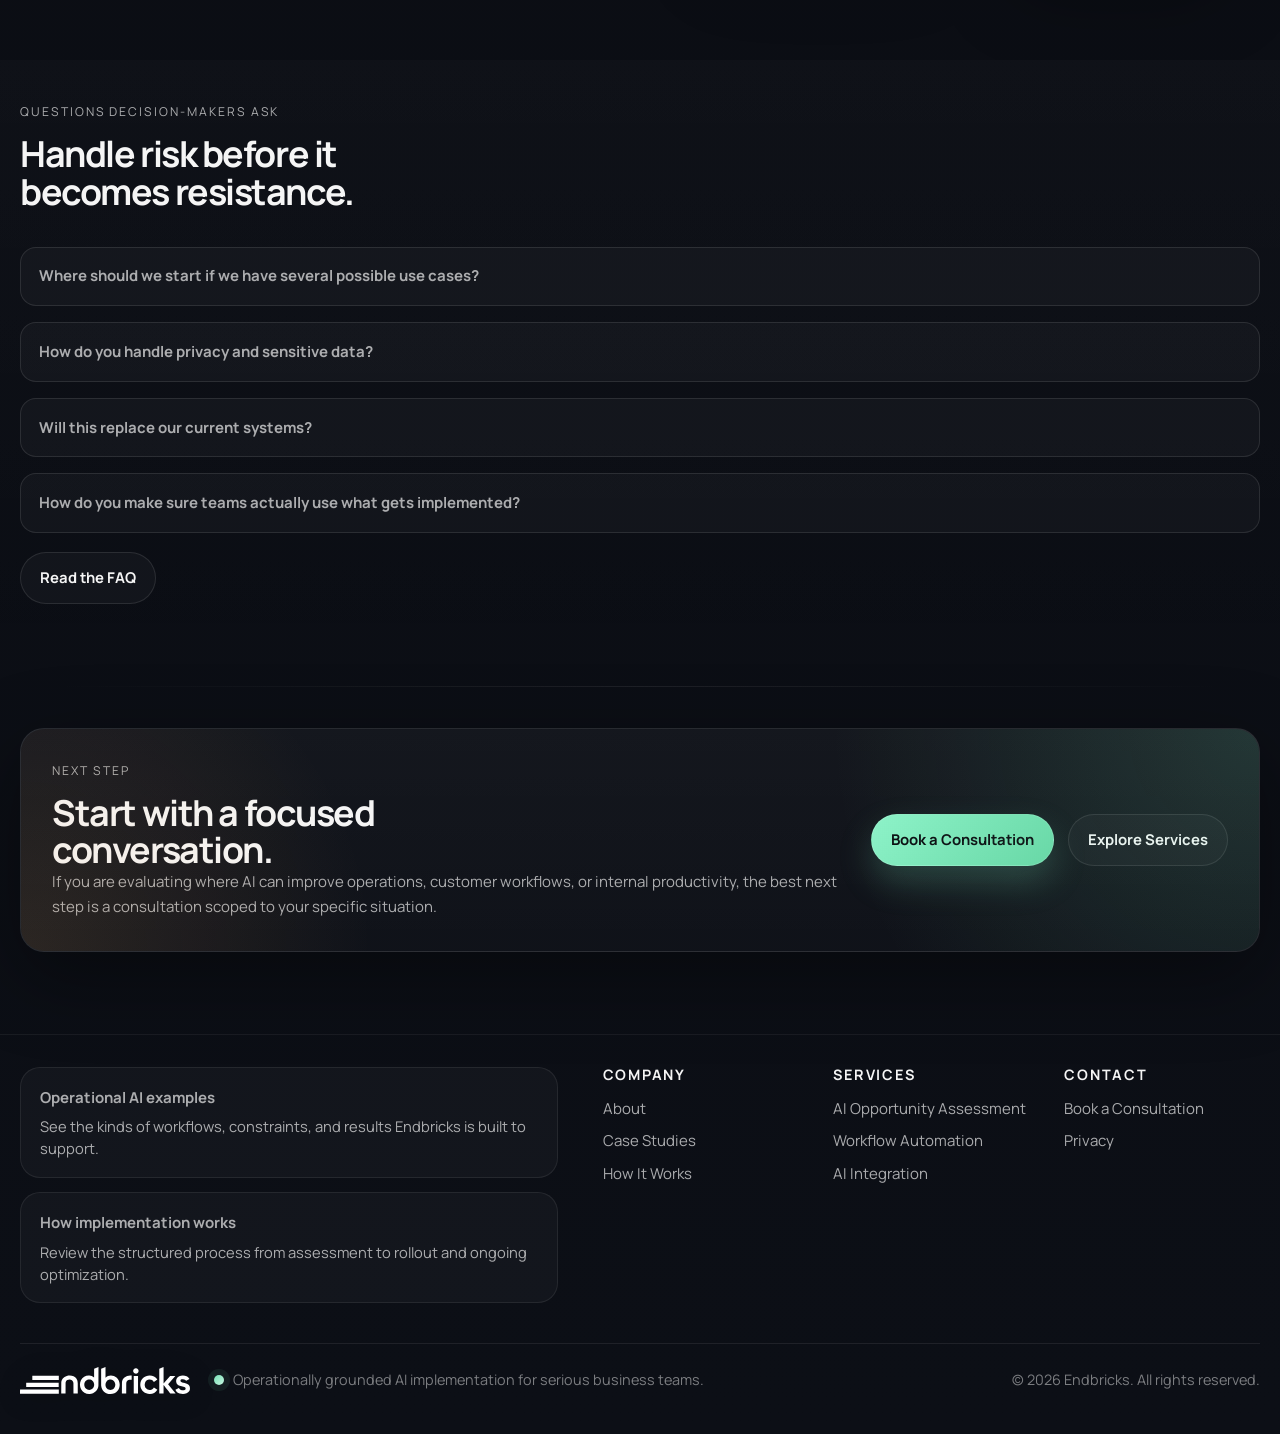
==== commit 35abde7c: "Add checklist feature, secondary CTA updates, and site improvements - Add AI Readiness Checklist pag" ====
--- a/index.html
+++ b/index.html
@@ -89,15 +89,16 @@
           <div class="container">
             <div class="hero-inner">
               <div class="hero-content">
-                <p class="eyebrow">AI implementation for real business operations</p>
-                <h1>Implement AI where it saves time, improves operations, and supports better decisions.</h1>
+                <p class="eyebrow">AI implementation that holds up beyond the pilot</p>
+                <h1>Most AI work stalls before it changes how the business runs. We close that gap.</h1>
                 <p class="hero-lead">
-                  Endbricks helps companies apply AI to workflows, internal operations, and decision support so teams can move faster, reduce manual effort, and get measurable value from implementation.
+                  We help companies move from AI ambition to operational reality — identifying the right use cases, implementing them in real workflows, and making sure the work holds up once teams are actually using it.
                 </p>
                 <div class="hero-actions hero-actions-centered">
                   <a class="button button-primary" href="/contact/">Book a Consultation</a>
-                  <a class="button button-secondary button-dark" href="/how-it-works/">See How It Works</a>
+                  <a class="button button-secondary button-dark" href="/checklist/">Get the Readiness Checklist</a>
                 </div>
+                <p style="text-align:center;margin-top:0.75rem;"><a class="text-link" href="/how-it-works/">See how it works</a></p>
                 <div class="proof-inline proof-inline-centered">
                   <span>Practical use cases</span>
                   <span>Implementation-focused</span>
@@ -163,7 +164,7 @@
                 </div>
               </div>
               <div class="hero-note hero-note-centered">
-                <strong>Best fit:</strong> Mid-market teams that want operational value, clearer priorities, and implementation that holds up beyond a pilot.
+                <strong>Best fit:</strong> Operations and leadership teams at growing companies — typically 25 to 300 people — managing real workflow complexity and ready to move past the pilot stage.
               </div>
             </div>
           </div>
@@ -174,7 +175,7 @@
         <div class="container">
           <div class="logo-band logo-band-editorial card card-muted">
             <div>
-              <p class="eyebrow">Positioning</p>
+              <p class="eyebrow">What we're built for</p>
               <p class="logo-band-statement">Built for companies that want operational improvement, not AI theater.</p>
             </div>
             <div class="metric-row">
@@ -190,12 +191,12 @@
       <section class="section section-tight">
         <div class="container split-section">
           <div>
-            <p class="eyebrow">The gap Endbricks closes</p>
+            <p class="eyebrow">The gap we close</p>
             <h2>Most AI efforts stall before they create business value.</h2>
           </div>
           <div class="body-large">
             <p>Leaders are being told to use AI, but most organizations do not need more ideas. They need a clear implementation path, the right use cases, and confidence that the work will improve how the business actually runs.</p>
-            <p>Endbricks helps bridge that gap by turning AI interest into structured, usable systems tied to real workflows and measurable outcomes.</p>
+            <p>We bridge that gap — turning AI interest into structured, usable systems tied to real workflows and measurable outcomes.</p>
           </div>
         </div>
       </section>
@@ -204,7 +205,7 @@
         <div class="container">
           <div class="section-heading">
             <p class="eyebrow">Core services</p>
-            <h2>Where Endbricks creates value</h2>
+            <h2>Where we create value</h2>
             <p>Built around the work inside the business, not around generic AI talking points.</p>
           </div>
           <div class="card-grid card-grid-four">
@@ -404,8 +405,8 @@
       <section class="section">
         <div class="container split-feature">
           <div class="card accent-card">
-            <p class="eyebrow">Why Endbricks</p>
-            <h2>Built for companies that want useful implementation.</h2>
+            <p class="eyebrow">Why work with us</p>
+            <h2>Built for companies that want implementation that actually holds up.</h2>
             <ul class="check-list">
               <li>Practical recommendations tied to real workflows</li>
               <li>Strategy and execution in one partner</li>
@@ -415,7 +416,7 @@
           </div>
           <div class="card case-preview">
             <p class="panel-kicker">Case study examples</p>
-            <h3>What practical AI looks like in practice</h3>
+            <h3>What this looks like in practice</h3>
             <div class="mini-case">
               <strong>Reducing admin load in a service workflow</strong>
               <p>Mapped repetitive intake and response tasks, introduced AI-assisted processing, and improved turnaround time and consistency.</p>
@@ -435,7 +436,7 @@
           <div class="people-strip-copy">
             <p class="eyebrow">People and adoption</p>
             <h2>Implementation only counts if teams can actually use it.</h2>
-            <p class="body-large">Teams adopt better when implementation is clear, practical, and visibly connected to their real work. The leaders, managers, and staff involved are the measure of whether implementation actually worked.</p>
+            <p class="body-large">Teams adopt new ways of working when implementation is structured around what they already do — not bolted on after the fact. We treat adoption as part of delivery, not a separate problem to solve later.</p>
           </div>
           <div class="people-grid">
             <figure class="person-photo">
@@ -473,7 +474,7 @@
             </details>
             <details class="faq-item">
               <summary>How do you make sure teams actually use what gets implemented?</summary>
-              <p>Adoption depends on workflow fit, clarity, training, and rollout discipline. Endbricks treats enablement as part of delivery, not an afterthought.</p>
+              <p>Adoption depends on workflow fit, clarity, training, and rollout discipline. We treat enablement as part of delivery, not an afterthought.</p>
             </details>
           </div>
           <div class="section-actions">
@@ -487,8 +488,8 @@
           <div class="cta-band">
             <div>
               <p class="eyebrow">Next step</p>
-              <h2>Start with a practical conversation.</h2>
-              <p>If you are exploring where AI can improve operations, customer workflows, or internal productivity, the best next step is a focused consultation.</p>
+              <h2>Start with a focused conversation.</h2>
+              <p>If you are evaluating where AI can improve operations, customer workflows, or internal productivity, the best next step is a consultation scoped to your specific situation.</p>
             </div>
             <div class="cta-band-actions">
               <a class="button button-primary" href="/contact/">Book a Consultation</a>
@@ -536,7 +537,6 @@
             <h3>Contact</h3>
             <ul>
               <li><a href="/contact/">Book a Consultation</a></li>
-              <li><a href="mailto:hello@endbricks.com">hello@endbricks.com</a></li>
               <li><a href="/privacy/">Privacy</a></li>
             </ul>
           </div>
--- a/assets/css/styles.css
+++ b/assets/css/styles.css
@@ -2898,3 +2898,98 @@
     text-align: left;
   }
 }
+
+/* ── Exit-intent popup ── */
+
+.exit-popup-overlay {
+  position: fixed;
+  inset: 0;
+  z-index: 9999;
+  display: flex;
+  align-items: center;
+  justify-content: center;
+  background: rgba(0, 0, 0, 0.72);
+  backdrop-filter: blur(6px);
+  -webkit-backdrop-filter: blur(6px);
+  opacity: 0;
+  visibility: hidden;
+  transition: opacity 0.3s ease, visibility 0.3s ease;
+}
+
+.exit-popup-overlay.is-visible {
+  opacity: 1;
+  visibility: visible;
+}
+
+.exit-popup {
+  position: relative;
+  max-width: 520px;
+  width: calc(100% - 2rem);
+  padding: 2.5rem 2.25rem;
+  background: var(--bg-card-strong);
+  border: 1px solid var(--surface-border-strong);
+  border-radius: var(--radius);
+  box-shadow: var(--shadow);
+  text-align: center;
+}
+
+.exit-popup-close {
+  position: absolute;
+  top: 1rem;
+  right: 1rem;
+  background: none;
+  border: none;
+  color: var(--text-dim);
+  font-size: 1.5rem;
+  line-height: 1;
+  cursor: pointer;
+  padding: 0.25rem;
+  transition: color 0.2s ease;
+}
+
+.exit-popup-close:hover {
+  color: var(--text);
+}
+
+.exit-popup .eyebrow {
+  margin-bottom: 0.5rem;
+}
+
+.exit-popup h2 {
+  font-size: 1.5rem;
+  margin-bottom: 0.75rem;
+}
+
+.exit-popup p {
+  color: var(--text-soft);
+  margin-bottom: 1.5rem;
+}
+
+.exit-popup .button {
+  margin-bottom: 1rem;
+}
+
+.exit-popup-dismiss {
+  display: inline-block;
+  background: none;
+  border: none;
+  color: var(--text-dim);
+  font-size: 0.85rem;
+  cursor: pointer;
+  padding: 0;
+  transition: color 0.2s ease;
+}
+
+.exit-popup-dismiss:hover {
+  color: var(--text-soft);
+}
+
+@media (max-width: 600px) {
+  .exit-popup {
+    padding: 2rem 1.5rem;
+  }
+
+  .exit-popup h2 {
+    font-size: 1.25rem;
+  }
+}
